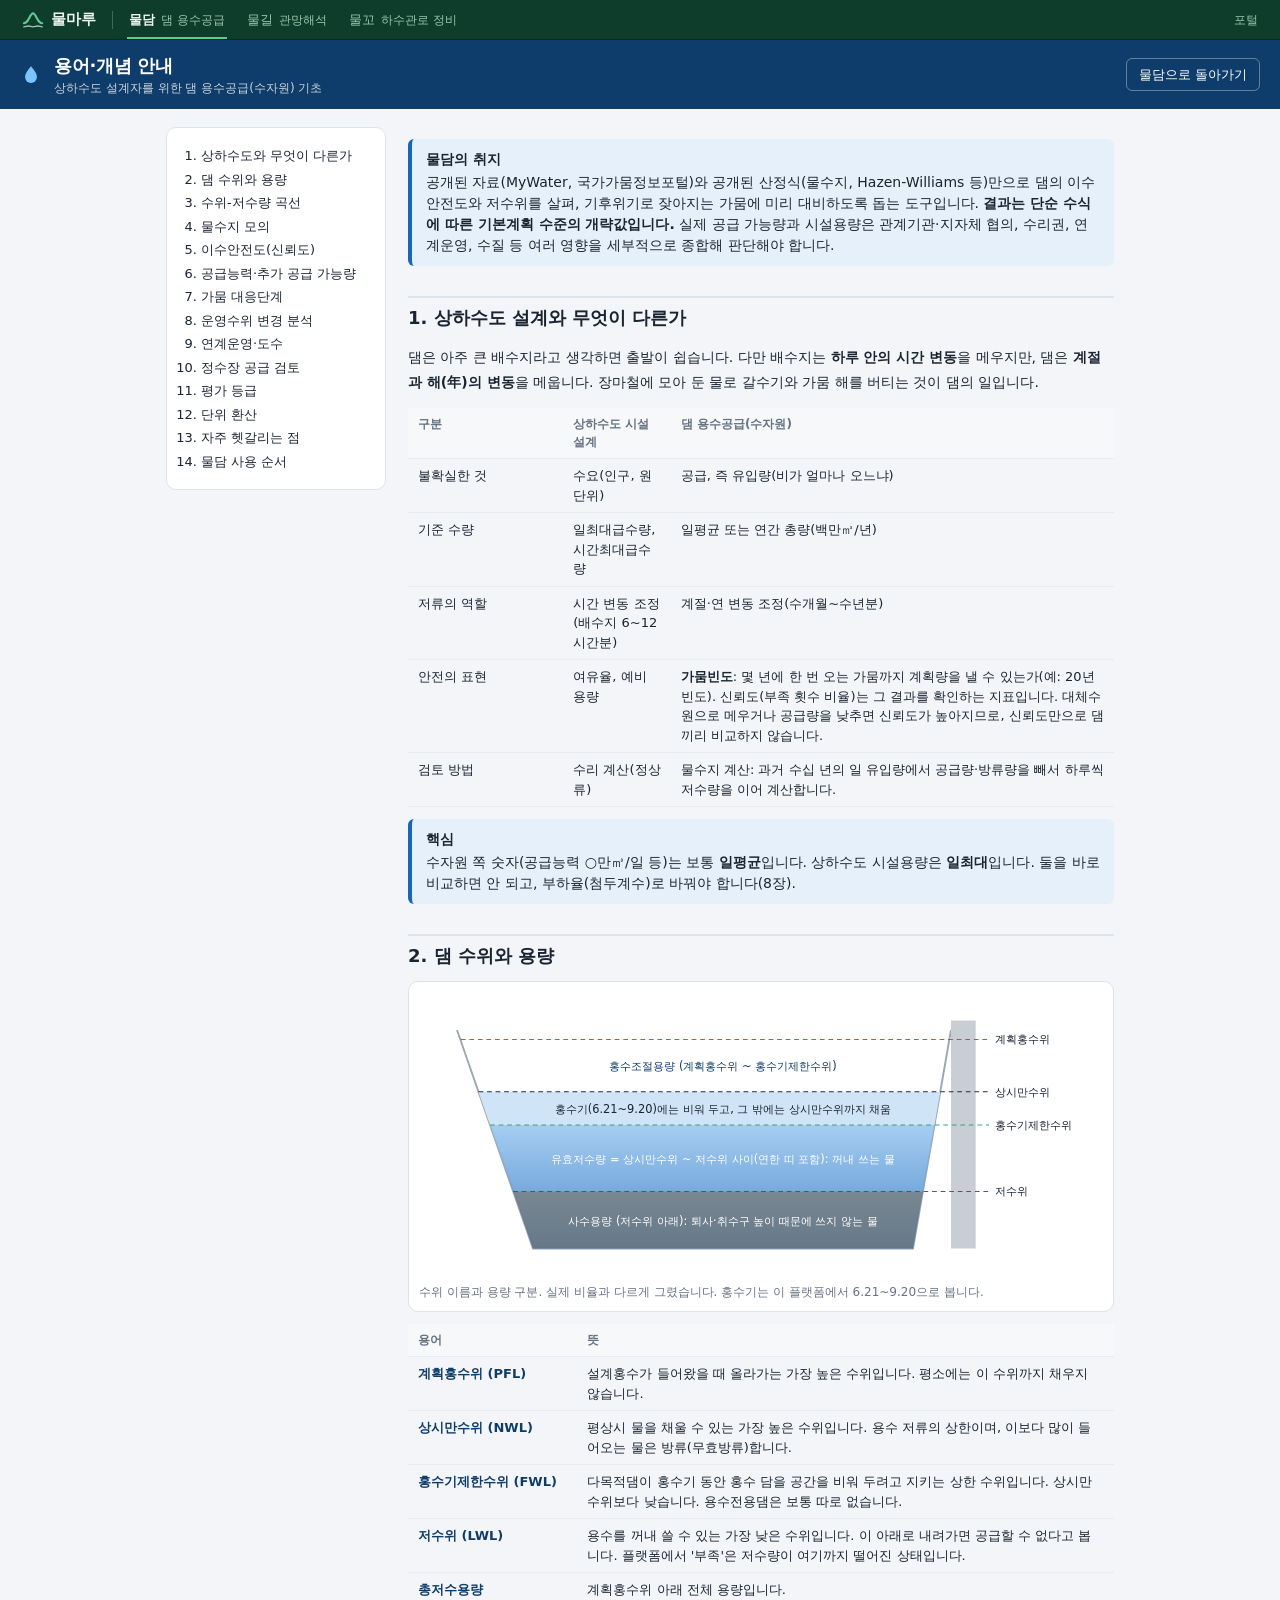
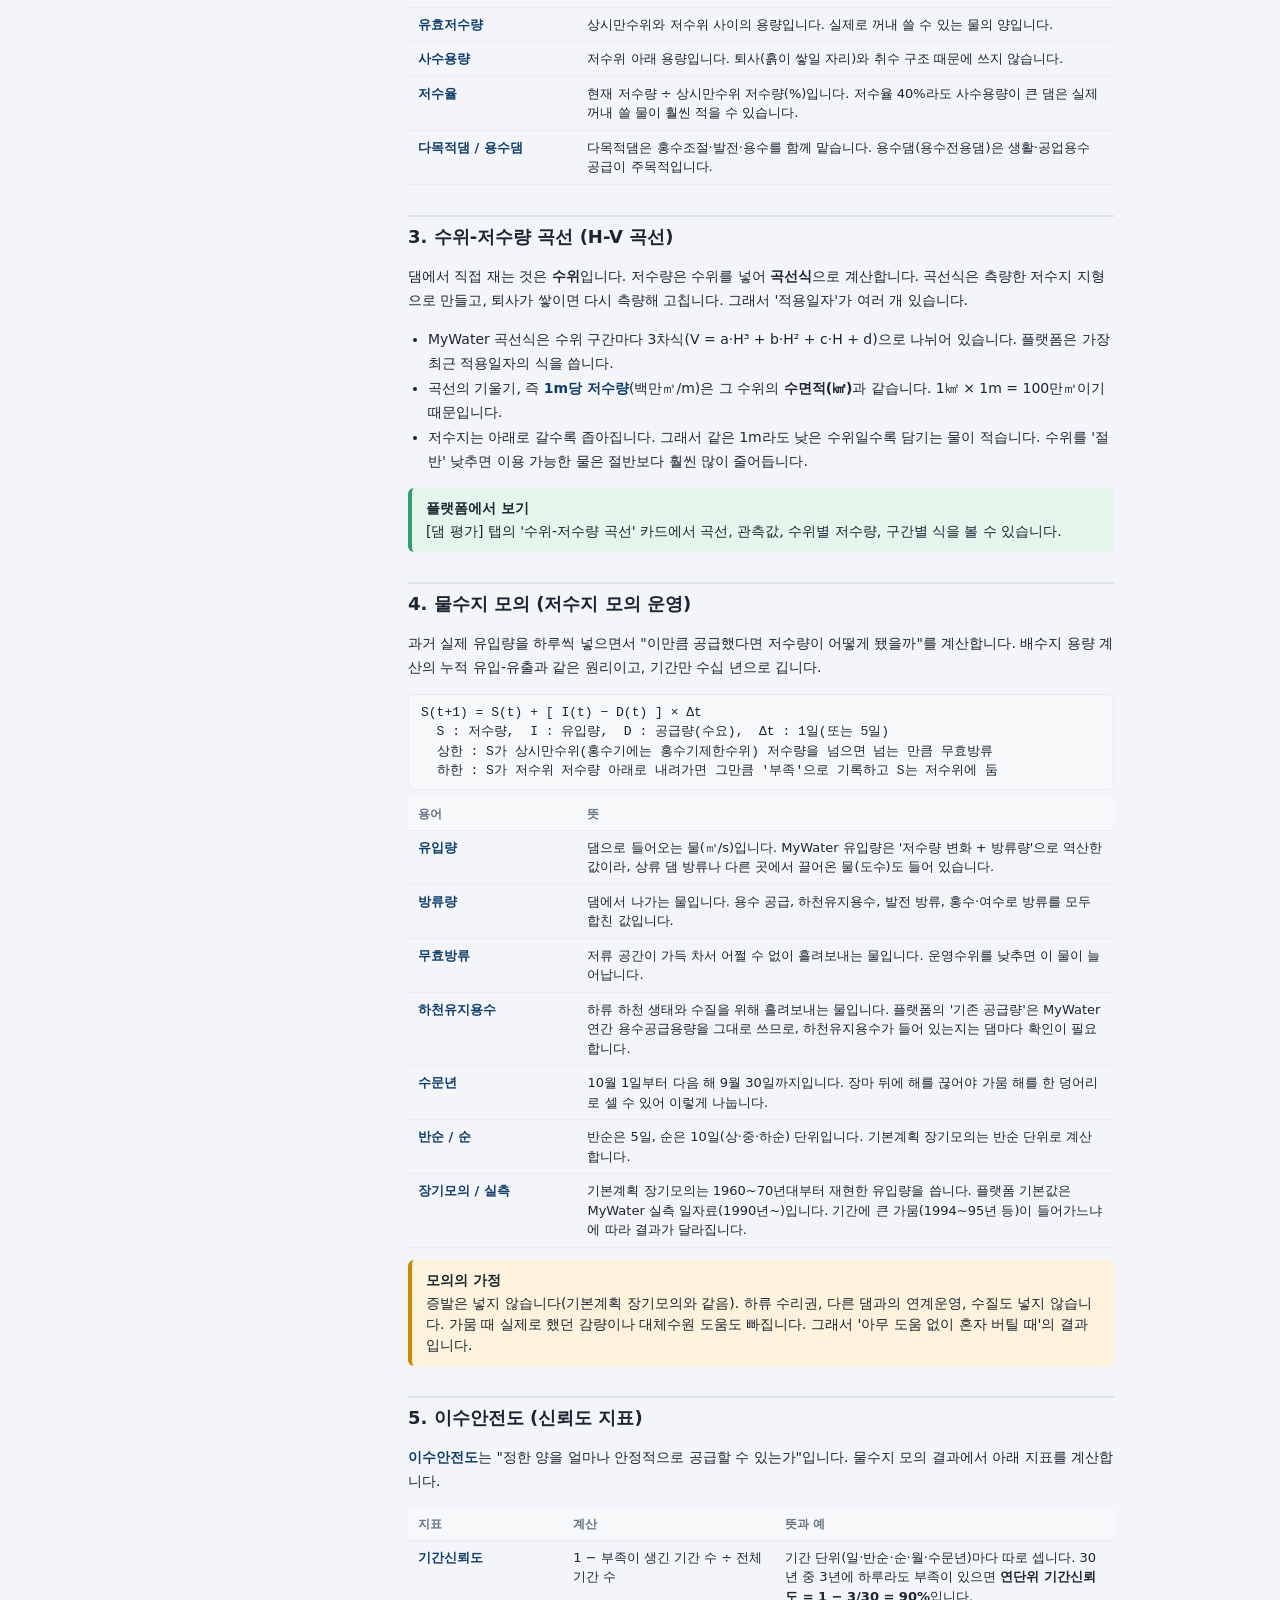
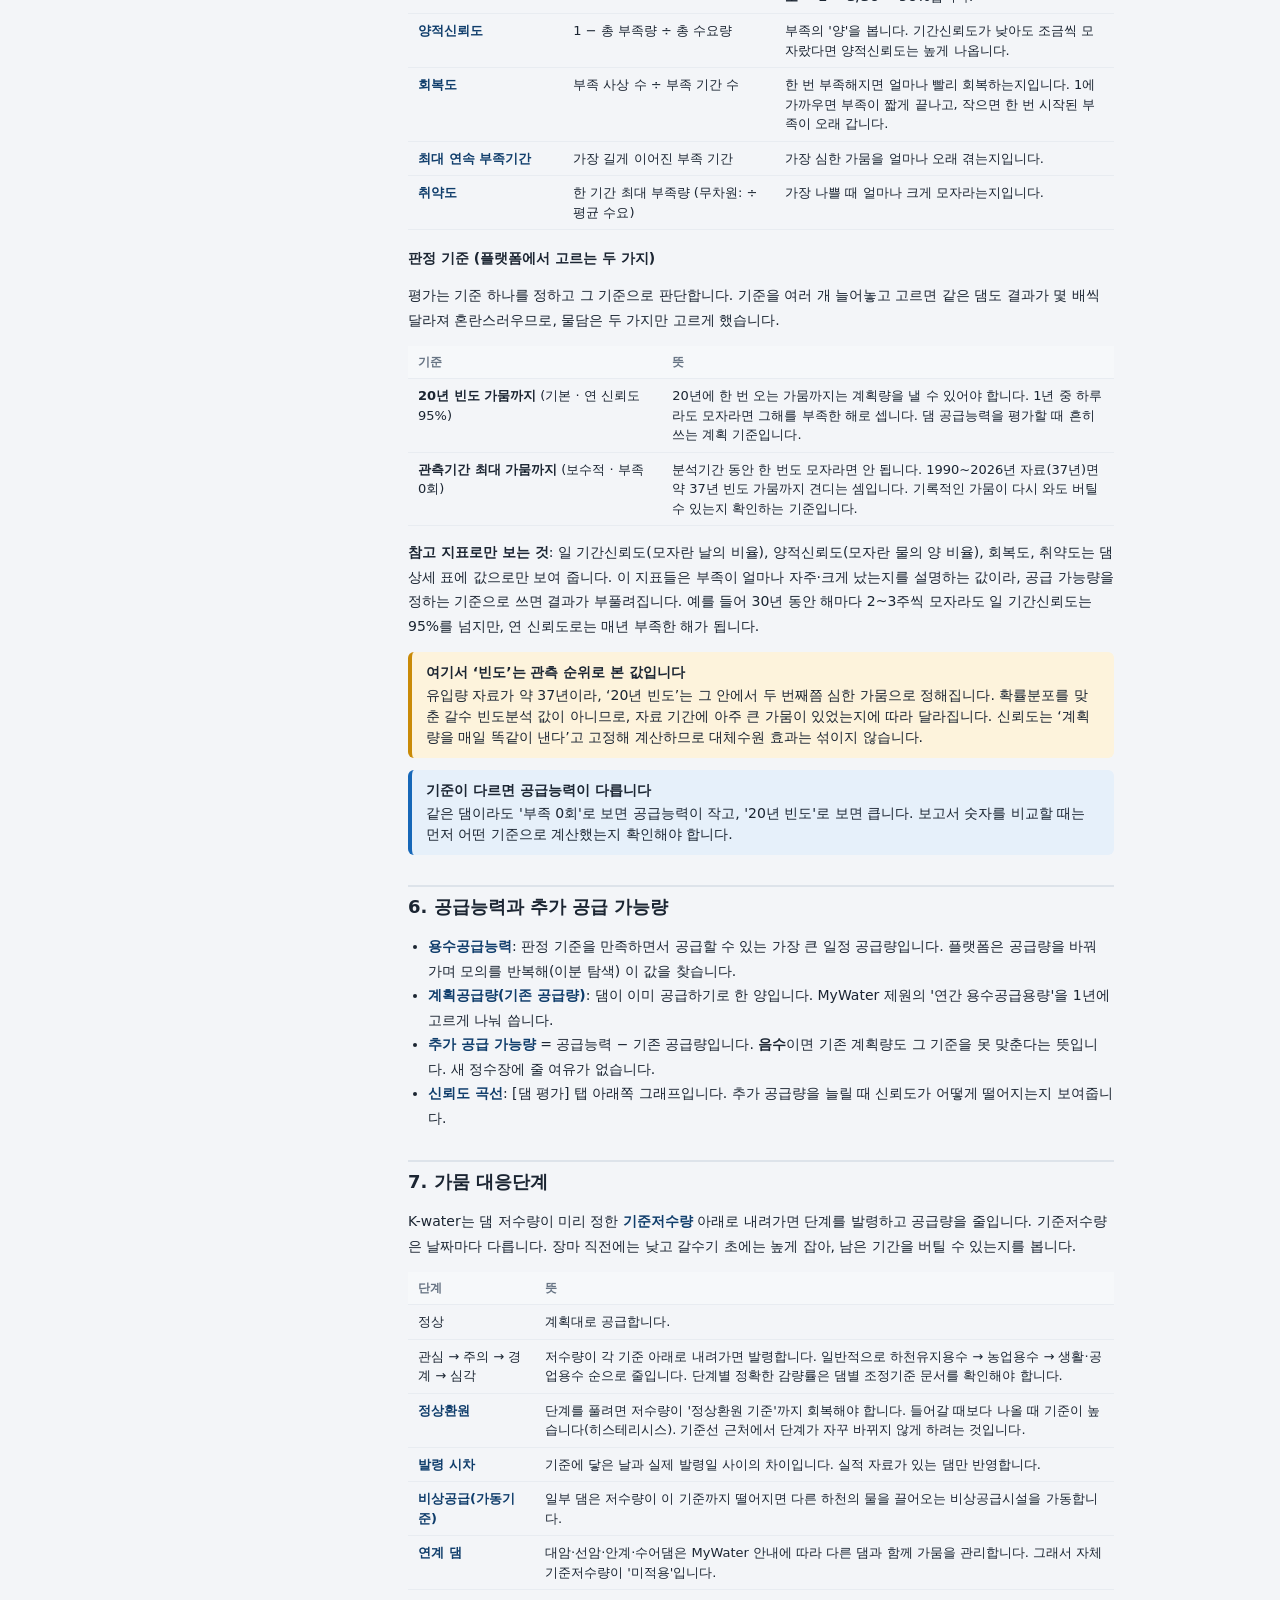
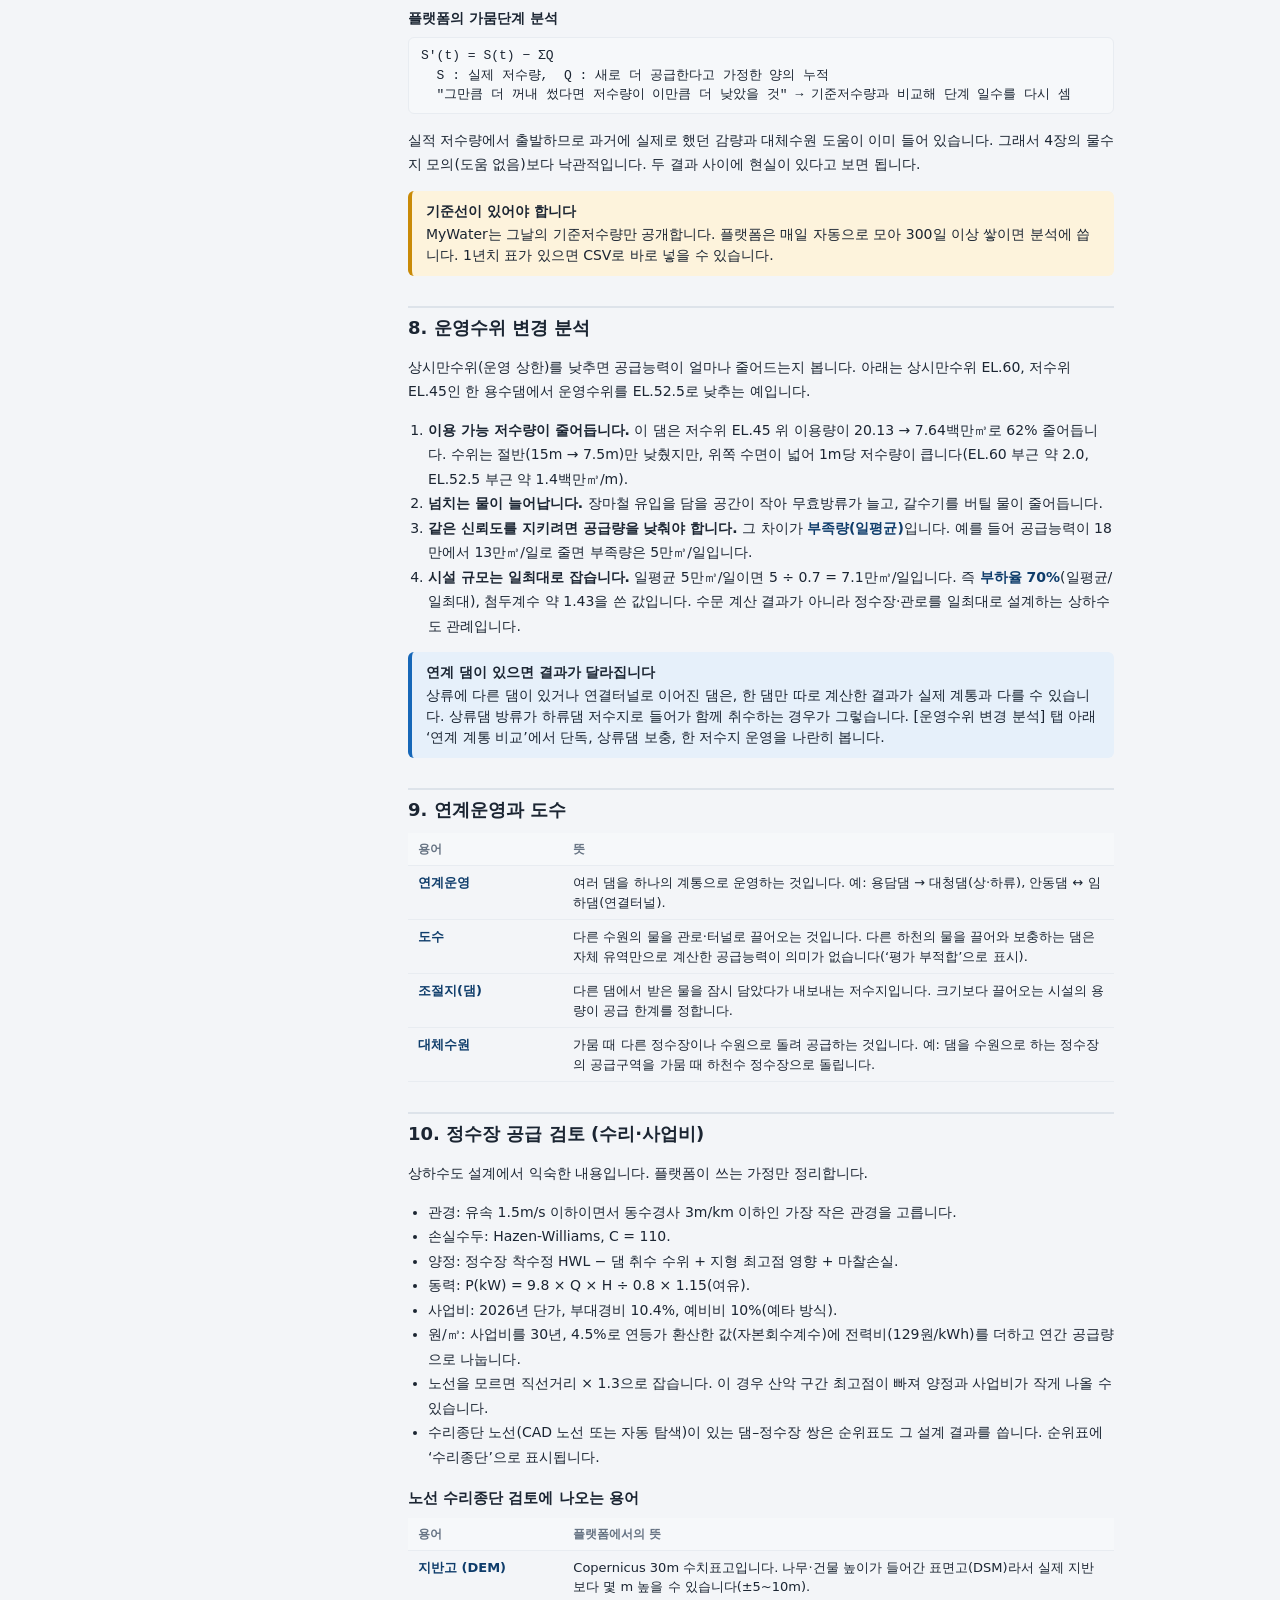
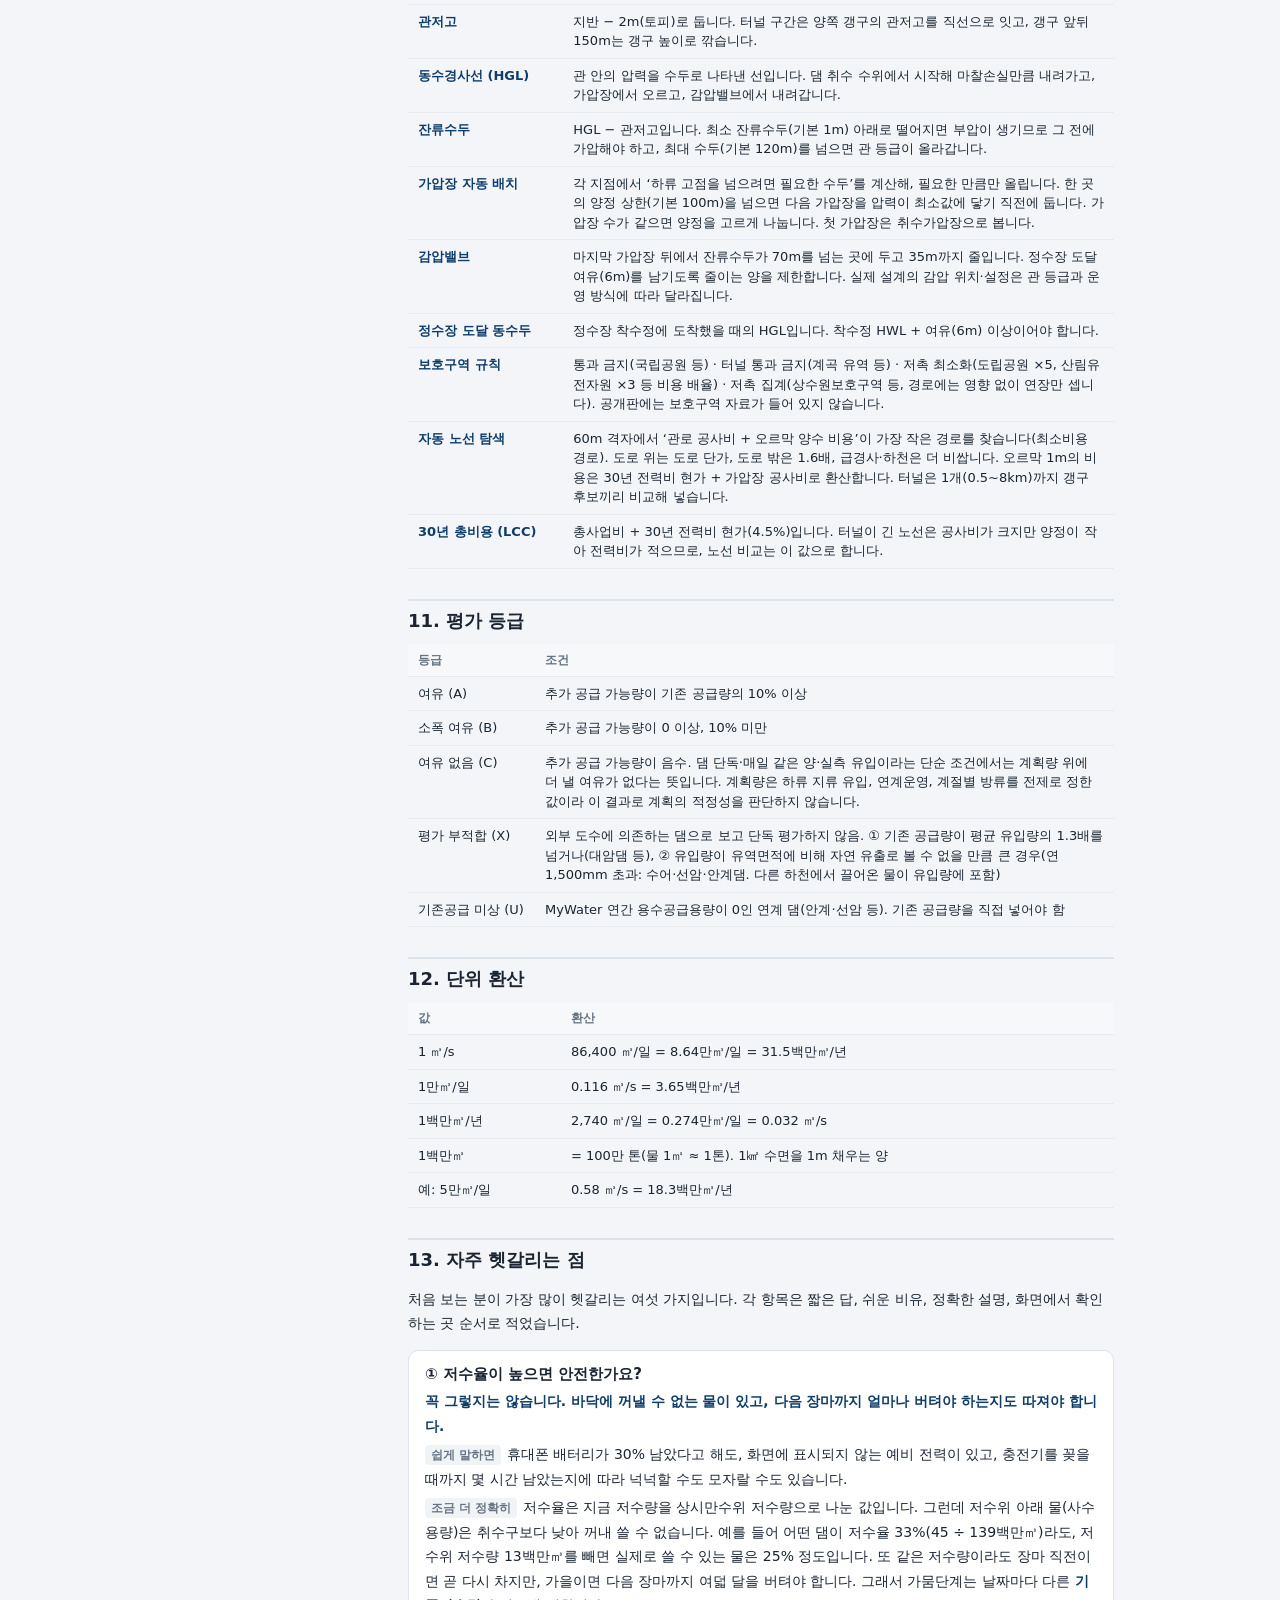
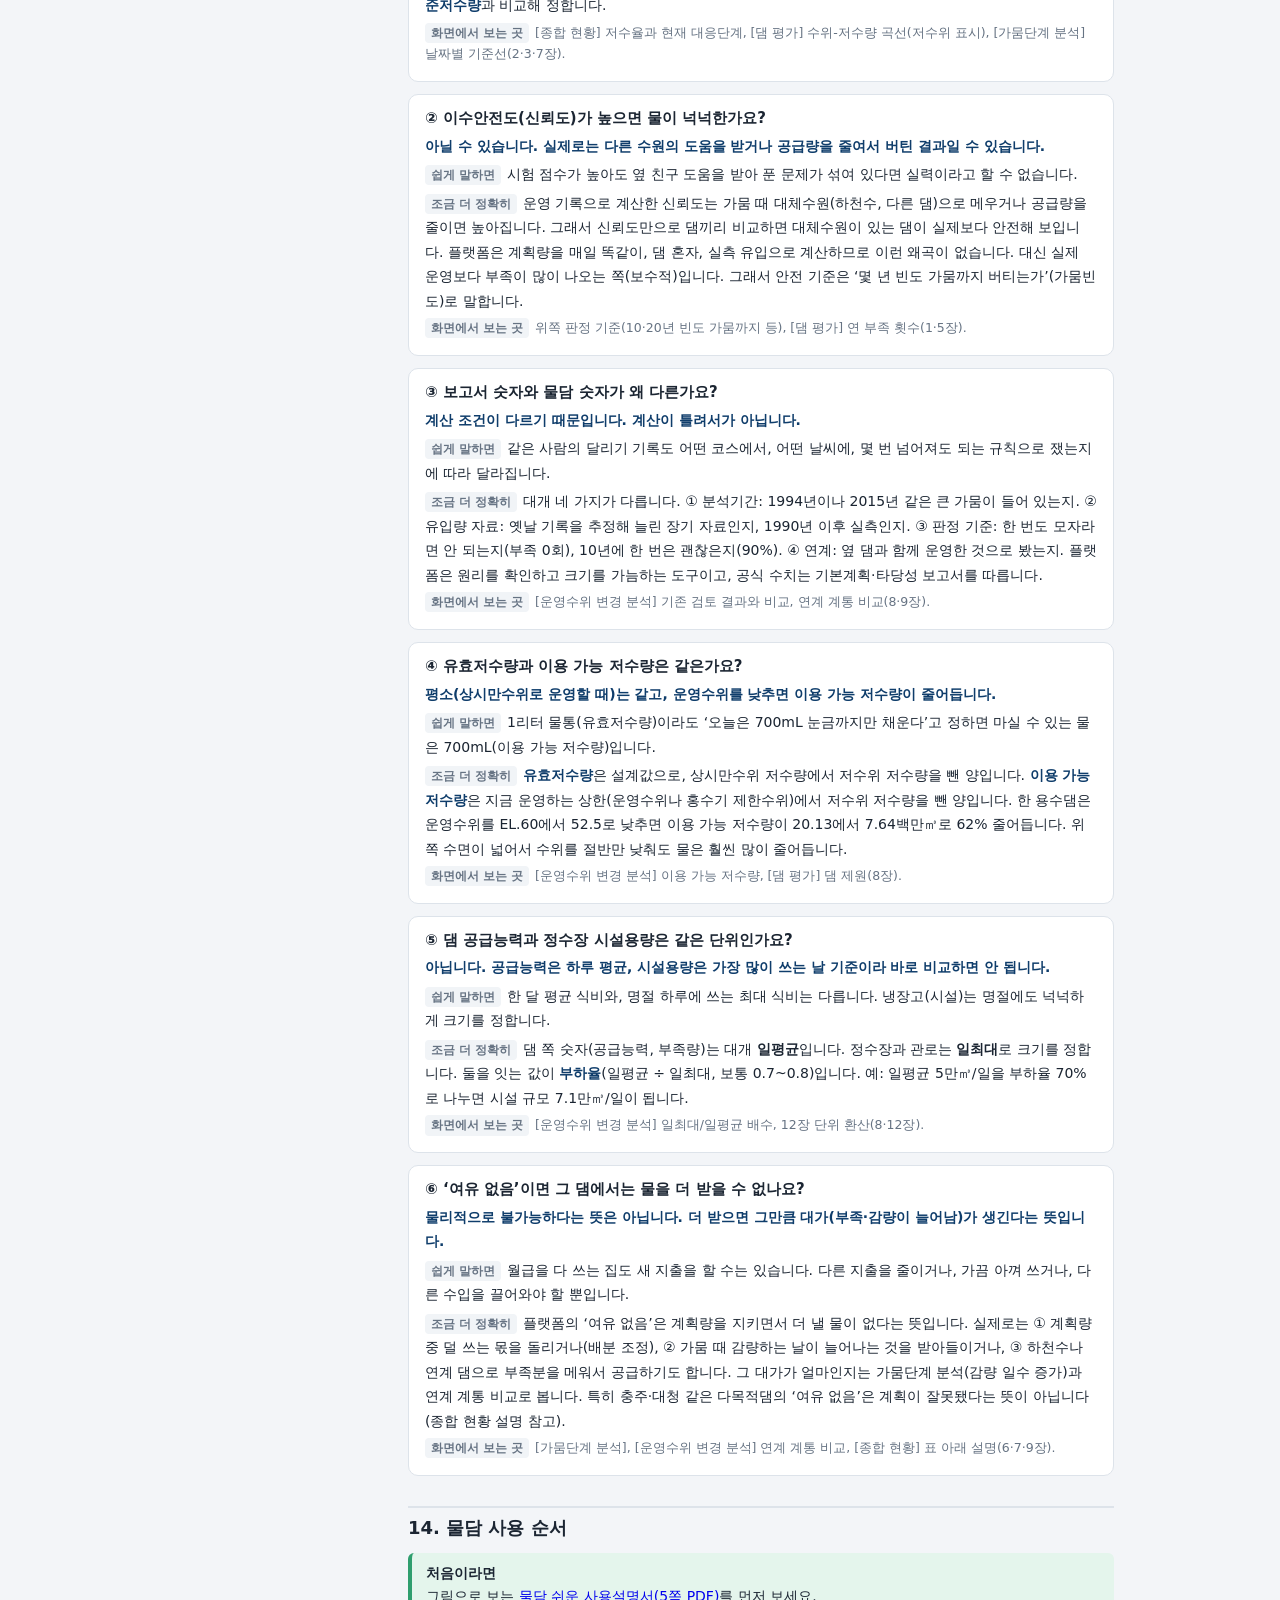
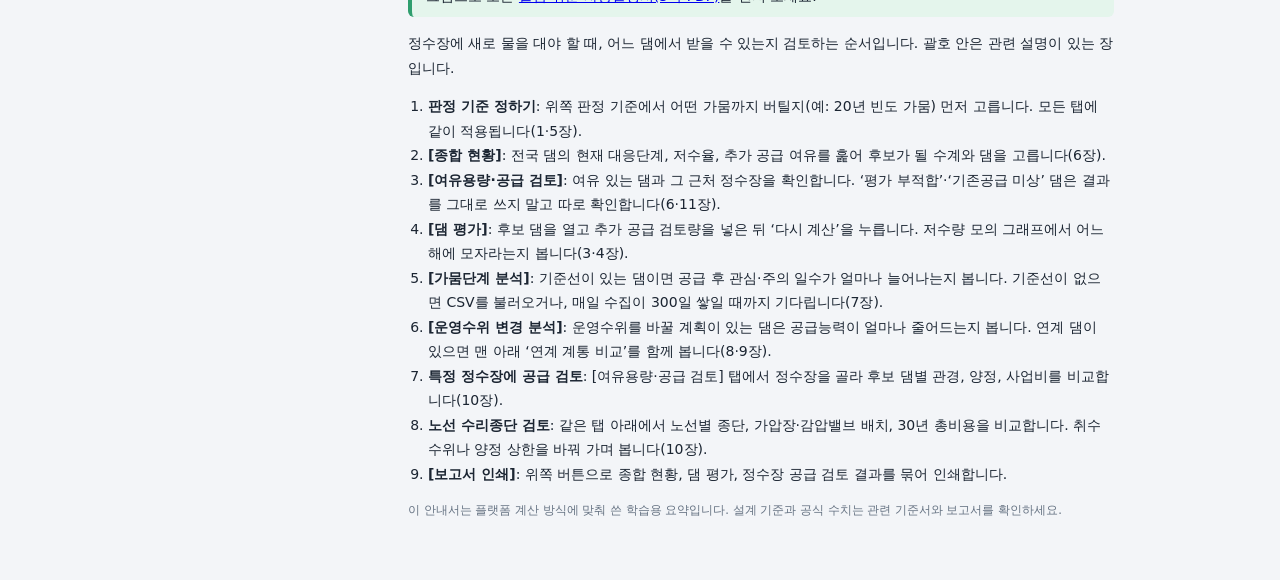
==== guide.html @ 48006631 "판정 기준을 20년 빈도(기본)·관측기간 최대 가뭄(보수적) 두 가지로 정리, 댐 평가 카드 3개로 Co-Authored-By: Claude Opus 5.5 <noreply@ant" ====
<!doctype html>
<html lang="ko">
<head>
<meta charset="utf-8">
<meta name="viewport" content="width=device-width, initial-scale=1">
<title>용어·개념 안내 — 물담 · 댐 용수공급 평가</title>
<link rel="stylesheet" href="css/style.css">
<style>
  .g-wrap { max-width: 980px; margin: 0 auto; padding: 18px 16px 60px; display: grid; grid-template-columns: 220px minmax(0, 1fr); gap: 22px; }
  .g-wrap > * { min-width: 0; }  /* 그림·표가 칸을 밀어 넓히지 않게 */
  .g-toc { position: sticky; top: 14px; align-self: start; font-size: 13px; }
  .g-toc ol { padding-left: 18px; margin: 0; }
  .g-toc li { margin: 4px 0; }
  .g-toc a { color: var(--ink); text-decoration: none; }
  .g-toc a:hover { color: var(--accent); }
  .g-main h2 { font-size: 18px; margin: 30px 0 10px; padding-top: 6px; border-top: 2px solid var(--line); }
  .g-main h2:first-child { margin-top: 0; border-top: 0; }
  .g-main h3 { font-size: 15px; margin: 18px 0 8px; }
  .g-main h4 { font-size: 14px; margin: 18px 0 6px; }
  .g-main p, .g-main li { line-height: 1.75; }
  .g-main ul, .g-main ol { padding-left: 20px; }
  .g-main table.t td, .g-main table.t th { white-space: normal; text-align: left; vertical-align: top; }
  .g-main table.t td.n { text-align: right; white-space: nowrap; }
  /* 넓은 표는 표 영역 안에서만 가로 스크롤 */
  .g-main table.t { display: block; max-width: 100%; overflow-x: auto; }
  .g-main table.t > tbody, .g-main table.t > thead { display: table; width: 100%; }
  .term { font-weight: 700; color: #0f3d6b; }
  .box { background: var(--accent-soft); border-left: 4px solid var(--accent); border-radius: 6px; padding: 10px 14px; margin: 12px 0; }
  .box.warn { background: var(--mid-soft); border-color: var(--mid); }
  .box.ok { background: var(--ok-soft); border-color: var(--ok); }
  .box b:first-child { display: block; margin-bottom: 2px; }
  .box li b:first-child { display: inline; }
  .box ul { margin: 4px 0 0; padding-left: 18px; }
  .faq { border: 1px solid var(--line); border-radius: 10px; padding: 12px 16px; margin: 12px 0; background: #fff; }
  .faq-q { font-weight: 700; font-size: 15px; margin-bottom: 4px; }
  .faq-a { margin: 0 0 8px; font-weight: 600; color: #0f3d6b; }
  .faq p { margin: 4px 0; }
  .faq-tag { display: inline-block; font-size: 11.5px; font-weight: 700; color: var(--muted); background: #f1f4f7; border-radius: 4px; padding: 0 6px; margin-right: 6px; }
  .faq-where { font-size: 12.5px; color: var(--muted); }
  .eq { font-family: Consolas, 'D2Coding', monospace; background: #f6f8fa; border: 1px solid var(--grid); border-radius: 6px; padding: 8px 12px; margin: 8px 0; overflow-x: auto; white-space: pre; font-size: 13px; }
  .fig { background: #fff; border: 1px solid var(--line); border-radius: 10px; padding: 10px; margin: 12px 0; }
  .fig svg { width: 100%; height: auto; display: block; }
  .fig .cap { font-size: 12px; color: var(--muted); margin-top: 6px; }
  .back { color: #fff; text-decoration: none; border: 1px solid rgba(255,255,255,.35); border-radius: 6px; padding: 6px 12px; font-size: 13px; }
  .back:hover { background: rgba(255,255,255,.1); }
  @media (max-width: 760px) { .g-wrap { grid-template-columns: minmax(0, 1fr); } .g-toc { position: static; } }
  @media print { .g-toc, .top { display: none; } .g-wrap { display: block; }
    .g-main table.t { display: table; overflow: visible; } .g-main table.t > tbody { display: table-row-group; } .g-main table.t > thead { display: table-header-group; } }
</style>
</head>
<body>
<nav class="platform-bar" aria-label="물마루 플랫폼">
  <a class="pb-brand" href="https://wonjejj-glitch.github.io/mulmaru/"><svg width="22" height="22" viewBox="0 0 24 24" aria-hidden="true"><path d="M2 15.5c2.6 0 3.9-1.7 5.3-4.5C8.8 8 10.2 4.8 12 4.8s3.2 3.2 4.7 6.2c1.4 2.8 2.7 4.5 5.3 4.5" fill="none" stroke="#5cc98d" stroke-width="2.3" stroke-linecap="round"/><path d="M2 19.5c2 0 3-1 5-1s3 1 5 1 3-1 5-1 3 1 5 1" fill="none" stroke="#ecf6f0" stroke-width="1.6" stroke-linecap="round" opacity=".7"/></svg><span>물마루</span></a>
  <span class="pb-sep" aria-hidden="true"></span>
  <ul class="pb-menu">
    <li><a href="https://wonjejj-glitch.github.io/muldam/" aria-current="page">물담<span class="pb-desc">댐 용수공급</span></a></li>
    <li><a href="https://wonjejj-glitch.github.io/mulgil/">물길<span class="pb-desc">관망해석</span></a></li>
    <li><a href="https://wonjejj-glitch.github.io/mulkko/">물꼬<span class="pb-desc">하수관로 정비</span></a></li>
  </ul>
  <a class="pb-portal" href="https://wonjejj-glitch.github.io/mulmaru/">포털</a>
</nav>
<header class="top">
  <div class="brand">
    <svg viewBox="0 0 24 24" width="22" height="22" aria-hidden="true"><path d="M12 2.5c-3.8 4.6-6.5 8.3-6.5 11.6a6.5 6.5 0 0 0 13 0c0-3.3-2.7-7-6.5-11.6z" fill="currentColor"/></svg>
    <div><h1>용어·개념 안내</h1><p>상하수도 설계자를 위한 댐 용수공급(수자원) 기초</p></div>
  </div>
  <a class="back" href="index.html">물담으로 돌아가기</a>
</header>

<div class="g-wrap">
<nav class="g-toc card">
  <ol>
    <li><a href="#s1">상하수도와 무엇이 다른가</a></li>
    <li><a href="#s2">댐 수위와 용량</a></li>
    <li><a href="#s3">수위-저수량 곡선</a></li>
    <li><a href="#s4">물수지 모의</a></li>
    <li><a href="#s5">이수안전도(신뢰도)</a></li>
    <li><a href="#s6">공급능력·추가 공급 가능량</a></li>
    <li><a href="#s7">가뭄 대응단계</a></li>
    <li><a href="#s8">운영수위 변경 분석</a></li>
    <li><a href="#s9">연계운영·도수</a></li>
    <li><a href="#s10">정수장 공급 검토</a></li>
    <li><a href="#s11">평가 등급</a></li>
    <li><a href="#s12">단위 환산</a></li>
    <li><a href="#s13">자주 헷갈리는 점</a></li>
    <li><a href="#s14">물담 사용 순서</a></li>
  </ol>
</nav>

<main class="g-main"><div class="box"><b>물담의 취지</b>공개된 자료(MyWater, 국가가뭄정보포털)와 공개된 산정식(물수지, Hazen-Williams 등)만으로 댐의 이수안전도와 저수위를 살펴, 기후위기로 잦아지는 가뭄에 미리 대비하도록 돕는 도구입니다. <b>결과는 단순 수식에 따른 기본계획 수준의 개략값입니다.</b> 실제 공급 가능량과 시설용량은 관계기관·지자체 협의, 수리권, 연계운영, 수질 등 여러 영향을 세부적으로 종합해 판단해야 합니다.</div>

<h2 id="s1">1. 상하수도 설계와 무엇이 다른가</h2>
<p>댐은 아주 큰 배수지라고 생각하면 출발이 쉽습니다. 다만 배수지는 <b>하루 안의 시간 변동</b>을 메우지만, 댐은 <b>계절과 해(年)의 변동</b>을 메웁니다. 장마철에 모아 둔 물로 갈수기와 가뭄 해를 버티는 것이 댐의 일입니다.</p>
<table class="t">
  <tr><th style="width:22%">구분</th><th>상하수도 시설 설계</th><th>댐 용수공급(수자원)</th></tr>
  <tr><td>불확실한 것</td><td>수요(인구, 원단위)</td><td>공급, 즉 유입량(비가 얼마나 오느냐)</td></tr>
  <tr><td>기준 수량</td><td>일최대급수량, 시간최대급수량</td><td>일평균 또는 연간 총량(백만㎥/년)</td></tr>
  <tr><td>저류의 역할</td><td>시간 변동 조정(배수지 6~12시간분)</td><td>계절·연 변동 조정(수개월~수년분)</td></tr>
  <tr><td>안전의 표현</td><td>여유율, 예비 용량</td><td><b>가뭄빈도</b>: 몇 년에 한 번 오는 가뭄까지 계획량을 낼 수 있는가(예: 20년 빈도). 신뢰도(부족 횟수 비율)는 그 결과를 확인하는 지표입니다. 대체수원으로 메우거나 공급량을 낮추면 신뢰도가 높아지므로, 신뢰도만으로 댐끼리 비교하지 않습니다.</td></tr>
  <tr><td>검토 방법</td><td>수리 계산(정상류)</td><td>물수지 계산: 과거 수십 년의 일 유입량에서 공급량·방류량을 빼서 하루씩 저수량을 이어 계산합니다.</td></tr>
</table>
<div class="box"><b>핵심</b>수자원 쪽 숫자(공급능력 ○만㎥/일 등)는 보통 <b>일평균</b>입니다. 상하수도 시설용량은 <b>일최대</b>입니다. 둘을 바로 비교하면 안 되고, 부하율(첨두계수)로 바꿔야 합니다(8장).</div>

<h2 id="s2">2. 댐 수위와 용량</h2>
<div class="fig">
<svg viewBox="0 0 720 300" role="img" aria-label="댐 수위와 용량 구분도">
  <defs><linearGradient id="w" x1="0" x2="0" y1="0" y2="1"><stop offset="0" stop-color="#9cc8f0"/><stop offset="1" stop-color="#3b7fc4"/></linearGradient></defs>
  <path d="M40 40 L120 270 L520 270 L560 40" fill="none" stroke="#9aa7b4" stroke-width="2"/>
  <path d="M62.6 105 L74.8 140 L542.6 140 L548.7 105 Z" fill="#cfe4f7"/>
  <path d="M74.8 140 L120 270 L520 270 L542.6 140 Z" fill="url(#w)" opacity=".9"/>
  <path d="M99.1 210 L120 270 L520 270 L530.4 210 Z" fill="#7a6a55" opacity=".55"/>
  <rect x="560" y="30" width="26" height="240" fill="#c9ced6"/>
  <g font-size="12" fill="#1b2532">
    <line x1="44" y1="50" x2="600" y2="50" stroke="#c9472b" stroke-dasharray="5 4"/><text x="606" y="54">계획홍수위</text>
    <line x1="62.6" y1="105" x2="600" y2="105" stroke="#1b2532" stroke-dasharray="5 4"/><text x="606" y="109">상시만수위</text>
    <line x1="74.8" y1="140" x2="600" y2="140" stroke="#2f9e6e" stroke-dasharray="5 4"/><text x="606" y="144">홍수기제한수위</text>
    <line x1="99.1" y1="210" x2="600" y2="210" stroke="#8e2f6b" stroke-dasharray="5 4"/><text x="606" y="214">저수위</text>
  </g>
  <g font-size="12" fill="#0f3d6b" text-anchor="middle">
    <text x="320" y="82">홍수조절용량 (계획홍수위 ~ 홍수기제한수위)</text>
    <text x="320" y="127" fill="#1b2532">홍수기(6.21~9.20)에는 비워 두고, 그 밖에는 상시만수위까지 채움</text>
    <text x="320" y="180" fill="#fff">유효저수량 = 상시만수위 ~ 저수위 사이(연한 띠 포함): 꺼내 쓰는 물</text>
    <text x="320" y="245" fill="#fff">사수용량 (저수위 아래): 퇴사·취수구 높이 때문에 쓰지 않는 물</text>
  </g>
</svg>
<div class="cap">수위 이름과 용량 구분. 실제 비율과 다르게 그렸습니다. 홍수기는 이 플랫폼에서 6.21~9.20으로 봅니다.</div>
</div>
<table class="t">
  <tr><th style="width:24%">용어</th><th>뜻</th></tr>
  <tr><td class="term">계획홍수위 (PFL)</td><td>설계홍수가 들어왔을 때 올라가는 가장 높은 수위입니다. 평소에는 이 수위까지 채우지 않습니다.</td></tr>
  <tr><td class="term">상시만수위 (NWL)</td><td>평상시 물을 채울 수 있는 가장 높은 수위입니다. 용수 저류의 상한이며, 이보다 많이 들어오는 물은 방류(무효방류)합니다.</td></tr>
  <tr><td class="term">홍수기제한수위 (FWL)</td><td>다목적댐이 홍수기 동안 홍수 담을 공간을 비워 두려고 지키는 상한 수위입니다. 상시만수위보다 낮습니다. 용수전용댐은 보통 따로 없습니다.</td></tr>
  <tr><td class="term">저수위 (LWL)</td><td>용수를 꺼내 쓸 수 있는 가장 낮은 수위입니다. 이 아래로 내려가면 공급할 수 없다고 봅니다. 플랫폼에서 '부족'은 저수량이 여기까지 떨어진 상태입니다.</td></tr>
  <tr><td class="term">총저수용량</td><td>계획홍수위 아래 전체 용량입니다.</td></tr>
  <tr><td class="term">유효저수량</td><td>상시만수위와 저수위 사이의 용량입니다. 실제로 꺼내 쓸 수 있는 물의 양입니다.</td></tr>
  <tr><td class="term">사수용량</td><td>저수위 아래 용량입니다. 퇴사(흙이 쌓일 자리)와 취수 구조 때문에 쓰지 않습니다.</td></tr>
  <tr><td class="term">저수율</td><td>현재 저수량 ÷ 상시만수위 저수량(%)입니다. 저수율 40%라도 사수용량이 큰 댐은 실제 꺼내 쓸 물이 훨씬 적을 수 있습니다.</td></tr>
  <tr><td class="term">다목적댐 / 용수댐</td><td>다목적댐은 홍수조절·발전·용수를 함께 맡습니다. 용수댐(용수전용댐)은 생활·공업용수 공급이 주목적입니다.</td></tr>
</table>

<h2 id="s3">3. 수위-저수량 곡선 (H-V 곡선)</h2>
<p>댐에서 직접 재는 것은 <b>수위</b>입니다. 저수량은 수위를 넣어 <b>곡선식</b>으로 계산합니다. 곡선식은 측량한 저수지 지형으로 만들고, 퇴사가 쌓이면 다시 측량해 고칩니다. 그래서 '적용일자'가 여러 개 있습니다.</p>
<ul>
  <li>MyWater 곡선식은 수위 구간마다 3차식(V = a·H³ + b·H² + c·H + d)으로 나뉘어 있습니다. 플랫폼은 가장 최근 적용일자의 식을 씁니다.</li>
  <li>곡선의 기울기, 즉 <span class="term">1m당 저수량</span>(백만㎥/m)은 그 수위의 <b>수면적(㎢)</b>과 같습니다. 1㎢ × 1m = 100만㎥이기 때문입니다.</li>
  <li>저수지는 아래로 갈수록 좁아집니다. 그래서 같은 1m라도 낮은 수위일수록 담기는 물이 적습니다. 수위를 '절반' 낮추면 이용 가능한 물은 절반보다 훨씬 많이 줄어듭니다.</li>
</ul>
<div class="box ok"><b>플랫폼에서 보기</b>[댐 평가] 탭의 '수위-저수량 곡선' 카드에서 곡선, 관측값, 수위별 저수량, 구간별 식을 볼 수 있습니다.</div>

<h2 id="s4">4. 물수지 모의 (저수지 모의 운영)</h2>
<p>과거 실제 유입량을 하루씩 넣으면서 "이만큼 공급했다면 저수량이 어떻게 됐을까"를 계산합니다. 배수지 용량 계산의 누적 유입-유출과 같은 원리이고, 기간만 수십 년으로 깁니다.</p>
<div class="eq">S(t+1) = S(t) + [ I(t) − D(t) ] × Δt
  S : 저수량,  I : 유입량,  D : 공급량(수요),  Δt : 1일(또는 5일)
  상한 : S가 상시만수위(홍수기에는 홍수기제한수위) 저수량을 넘으면 넘는 만큼 무효방류
  하한 : S가 저수위 저수량 아래로 내려가면 그만큼 '부족'으로 기록하고 S는 저수위에 둠</div>
<table class="t">
  <tr><th style="width:24%">용어</th><th>뜻</th></tr>
  <tr><td class="term">유입량</td><td>댐으로 들어오는 물(㎥/s)입니다. MyWater 유입량은 '저수량 변화 + 방류량'으로 역산한 값이라, 상류 댐 방류나 다른 곳에서 끌어온 물(도수)도 들어 있습니다.</td></tr>
  <tr><td class="term">방류량</td><td>댐에서 나가는 물입니다. 용수 공급, 하천유지용수, 발전 방류, 홍수·여수로 방류를 모두 합친 값입니다.</td></tr>
  <tr><td class="term">무효방류</td><td>저류 공간이 가득 차서 어쩔 수 없이 흘려보내는 물입니다. 운영수위를 낮추면 이 물이 늘어납니다.</td></tr>
  <tr><td class="term">하천유지용수</td><td>하류 하천 생태와 수질을 위해 흘려보내는 물입니다. 플랫폼의 '기존 공급량'은 MyWater 연간 용수공급용량을 그대로 쓰므로, 하천유지용수가 들어 있는지는 댐마다 확인이 필요합니다.</td></tr>
  <tr><td class="term">수문년</td><td>10월 1일부터 다음 해 9월 30일까지입니다. 장마 뒤에 해를 끊어야 가뭄 해를 한 덩어리로 셀 수 있어 이렇게 나눕니다.</td></tr>
  <tr><td class="term">반순 / 순</td><td>반순은 5일, 순은 10일(상·중·하순) 단위입니다. 기본계획 장기모의는 반순 단위로 계산합니다.</td></tr>
  <tr><td class="term">장기모의 / 실측</td><td>기본계획 장기모의는 1960~70년대부터 재현한 유입량을 씁니다. 플랫폼 기본값은 MyWater 실측 일자료(1990년~)입니다. 기간에 큰 가뭄(1994~95년 등)이 들어가느냐에 따라 결과가 달라집니다.</td></tr>
</table>
<div class="box warn"><b>모의의 가정</b>증발은 넣지 않습니다(기본계획 장기모의와 같음). 하류 수리권, 다른 댐과의 연계운영, 수질도 넣지 않습니다. 가뭄 때 실제로 했던 감량이나 대체수원 도움도 빠집니다. 그래서 '아무 도움 없이 혼자 버틸 때'의 결과입니다.</div>

<h2 id="s5">5. 이수안전도 (신뢰도 지표)</h2>
<p><span class="term">이수안전도</span>는 "정한 양을 얼마나 안정적으로 공급할 수 있는가"입니다. 물수지 모의 결과에서 아래 지표를 계산합니다.</p>
<table class="t">
  <tr><th style="width:22%">지표</th><th style="width:30%">계산</th><th>뜻과 예</th></tr>
  <tr><td class="term">기간신뢰도</td><td>1 − 부족이 생긴 기간 수 ÷ 전체 기간 수</td><td>기간 단위(일·반순·순·월·수문년)마다 따로 셉니다. 30년 중 3년에 하루라도 부족이 있으면 <b>연단위 기간신뢰도 = 1 − 3/30 = 90%</b>입니다.</td></tr>
  <tr><td class="term">양적신뢰도</td><td>1 − 총 부족량 ÷ 총 수요량</td><td>부족의 '양'을 봅니다. 기간신뢰도가 낮아도 조금씩 모자랐다면 양적신뢰도는 높게 나옵니다.</td></tr>
  <tr><td class="term">회복도</td><td>부족 사상 수 ÷ 부족 기간 수</td><td>한 번 부족해지면 얼마나 빨리 회복하는지입니다. 1에 가까우면 부족이 짧게 끝나고, 작으면 한 번 시작된 부족이 오래 갑니다.</td></tr>
  <tr><td class="term">최대 연속 부족기간</td><td>가장 길게 이어진 부족 기간</td><td>가장 심한 가뭄을 얼마나 오래 겪는지입니다.</td></tr>
  <tr><td class="term">취약도</td><td>한 기간 최대 부족량 (무차원: ÷ 평균 수요)</td><td>가장 나쁠 때 얼마나 크게 모자라는지입니다.</td></tr>
</table>
<h4>판정 기준 (플랫폼에서 고르는 두 가지)</h4>
<p>평가는 기준 하나를 정하고 그 기준으로 판단합니다. 기준을 여러 개 늘어놓고 고르면 같은 댐도 결과가 몇 배씩 달라져 혼란스러우므로, 물담은 두 가지만 고르게 했습니다.</p>
<table class="t">
  <tr><th style="width:36%">기준</th><th>뜻</th></tr>
  <tr><td><b>20년 빈도 가뭄까지</b> (기본 · 연 신뢰도 95%)</td><td>20년에 한 번 오는 가뭄까지는 계획량을 낼 수 있어야 합니다. 1년 중 하루라도 모자라면 그해를 부족한 해로 셉니다. 댐 공급능력을 평가할 때 흔히 쓰는 계획 기준입니다.</td></tr>
  <tr><td><b>관측기간 최대 가뭄까지</b> (보수적 · 부족 0회)</td><td>분석기간 동안 한 번도 모자라면 안 됩니다. 1990~2026년 자료(37년)면 약 37년 빈도 가뭄까지 견디는 셈입니다. 기록적인 가뭄이 다시 와도 버틸 수 있는지 확인하는 기준입니다.</td></tr>
</table>
<p><b>참고 지표로만 보는 것</b>: 일 기간신뢰도(모자란 날의 비율), 양적신뢰도(모자란 물의 양 비율), 회복도, 취약도는 댐 상세 표에 값으로만 보여 줍니다. 이 지표들은 부족이 얼마나 자주·크게 났는지를 설명하는 값이라, 공급 가능량을 정하는 기준으로 쓰면 결과가 부풀려집니다. 예를 들어 30년 동안 해마다 2~3주씩 모자라도 일 기간신뢰도는 95%를 넘지만, 연 신뢰도로는 매년 부족한 해가 됩니다.</p>
<div class="box warn"><b>여기서 ‘빈도’는 관측 순위로 본 값입니다</b>유입량 자료가 약 37년이라, ‘20년 빈도’는 그 안에서 두 번째쯤 심한 가뭄으로 정해집니다. 확률분포를 맞춘 갈수 빈도분석 값이 아니므로, 자료 기간에 아주 큰 가뭄이 있었는지에 따라 달라집니다. 신뢰도는 ‘계획량을 매일 똑같이 낸다’고 고정해 계산하므로 대체수원 효과는 섞이지 않습니다.</div>
<div class="box"><b>기준이 다르면 공급능력이 다릅니다</b>같은 댐이라도 '부족 0회'로 보면 공급능력이 작고, '20년 빈도'로 보면 큽니다. 보고서 숫자를 비교할 때는 먼저 어떤 기준으로 계산했는지 확인해야 합니다.</div>

<h2 id="s6">6. 공급능력과 추가 공급 가능량</h2>
<ul>
  <li><span class="term">용수공급능력</span>: 판정 기준을 만족하면서 공급할 수 있는 가장 큰 일정 공급량입니다. 플랫폼은 공급량을 바꿔 가며 모의를 반복해(이분 탐색) 이 값을 찾습니다.</li>
  <li><span class="term">계획공급량(기존 공급량)</span>: 댐이 이미 공급하기로 한 양입니다. MyWater 제원의 '연간 용수공급용량'을 1년에 고르게 나눠 씁니다.</li>
  <li><span class="term">추가 공급 가능량</span> = 공급능력 − 기존 공급량입니다. <b>음수</b>이면 기존 계획량도 그 기준을 못 맞춘다는 뜻입니다. 새 정수장에 줄 여유가 없습니다.</li>
  <li><span class="term">신뢰도 곡선</span>: [댐 평가] 탭 아래쪽 그래프입니다. 추가 공급량을 늘릴 때 신뢰도가 어떻게 떨어지는지 보여줍니다.</li>
</ul>

<h2 id="s7">7. 가뭄 대응단계</h2>
<p>K-water는 댐 저수량이 미리 정한 <span class="term">기준저수량</span> 아래로 내려가면 단계를 발령하고 공급량을 줄입니다. 기준저수량은 날짜마다 다릅니다. 장마 직전에는 낮고 갈수기 초에는 높게 잡아, 남은 기간을 버틸 수 있는지를 봅니다.</p>
<table class="t">
  <tr><th style="width:18%">단계</th><th>뜻</th></tr>
  <tr><td>정상</td><td>계획대로 공급합니다.</td></tr>
  <tr><td>관심 → 주의 → 경계 → 심각</td><td>저수량이 각 기준 아래로 내려가면 발령합니다. 일반적으로 하천유지용수 → 농업용수 → 생활·공업용수 순으로 줄입니다. 단계별 정확한 감량률은 댐별 조정기준 문서를 확인해야 합니다.</td></tr>
  <tr><td class="term">정상환원</td><td>단계를 풀려면 저수량이 '정상환원 기준'까지 회복해야 합니다. 들어갈 때보다 나올 때 기준이 높습니다(히스테리시스). 기준선 근처에서 단계가 자꾸 바뀌지 않게 하려는 것입니다.</td></tr>
  <tr><td class="term">발령 시차</td><td>기준에 닿은 날과 실제 발령일 사이의 차이입니다. 실적 자료가 있는 댐만 반영합니다.</td></tr>
  <tr><td class="term">비상공급(가동기준)</td><td>일부 댐은 저수량이 이 기준까지 떨어지면 다른 하천의 물을 끌어오는 비상공급시설을 가동합니다.</td></tr>
  <tr><td class="term">연계 댐</td><td>대암·선암·안계·수어댐은 MyWater 안내에 따라 다른 댐과 함께 가뭄을 관리합니다. 그래서 자체 기준저수량이 '미적용'입니다.</td></tr>
</table>
<h4>플랫폼의 가뭄단계 분석</h4>
<div class="eq">S′(t) = S(t) − ΣQ
  S : 실제 저수량,  Q : 새로 더 공급한다고 가정한 양의 누적
  "그만큼 더 꺼내 썼다면 저수량이 이만큼 더 낮았을 것" → 기준저수량과 비교해 단계 일수를 다시 셈</div>
<p>실적 저수량에서 출발하므로 과거에 실제로 했던 감량과 대체수원 도움이 이미 들어 있습니다. 그래서 4장의 물수지 모의(도움 없음)보다 낙관적입니다. 두 결과 사이에 현실이 있다고 보면 됩니다.</p>
<div class="box warn"><b>기준선이 있어야 합니다</b>MyWater는 그날의 기준저수량만 공개합니다. 플랫폼은 매일 자동으로 모아 300일 이상 쌓이면 분석에 씁니다. 1년치 표가 있으면 CSV로 바로 넣을 수 있습니다.</div>

<h2 id="s8">8. 운영수위 변경 분석</h2>
<p>상시만수위(운영 상한)를 낮추면 공급능력이 얼마나 줄어드는지 봅니다. 아래는 상시만수위 EL.60, 저수위 EL.45인 한 용수댐에서 운영수위를 EL.52.5로 낮추는 예입니다.</p>
<ol>
  <li><b>이용 가능 저수량이 줄어듭니다.</b> 이 댐은 저수위 EL.45 위 이용량이 20.13 → 7.64백만㎥로 62% 줄어듭니다. 수위는 절반(15m → 7.5m)만 낮췄지만, 위쪽 수면이 넓어 1m당 저수량이 큽니다(EL.60 부근 약 2.0, EL.52.5 부근 약 1.4백만㎥/m).</li>
  <li><b>넘치는 물이 늘어납니다.</b> 장마철 유입을 담을 공간이 작아 무효방류가 늘고, 갈수기를 버틸 물이 줄어듭니다.</li>
  <li><b>같은 신뢰도를 지키려면 공급량을 낮춰야 합니다.</b> 그 차이가 <span class="term">부족량(일평균)</span>입니다. 예를 들어 공급능력이 18만에서 13만㎥/일로 줄면 부족량은 5만㎥/일입니다.</li>
  <li><b>시설 규모는 일최대로 잡습니다.</b> 일평균 5만㎥/일이면 5 ÷ 0.7 = 7.1만㎥/일입니다. 즉 <span class="term">부하율 70%</span>(일평균/일최대), 첨두계수 약 1.43을 쓴 값입니다. 수문 계산 결과가 아니라 정수장·관로를 일최대로 설계하는 상하수도 관례입니다.</li>
</ol>

<div class="box"><b>연계 댐이 있으면 결과가 달라집니다</b>상류에 다른 댐이 있거나 연결터널로 이어진 댐은, 한 댐만 따로 계산한 결과가 실제 계통과 다를 수 있습니다. 상류댐 방류가 하류댐 저수지로 들어가 함께 취수하는 경우가 그렇습니다. [운영수위 변경 분석] 탭 아래 ‘연계 계통 비교’에서 단독, 상류댐 보충, 한 저수지 운영을 나란히 봅니다.</div>

<h2 id="s9">9. 연계운영과 도수</h2>
<table class="t">
  <tr><th style="width:22%">용어</th><th>뜻</th></tr>
  <tr><td class="term">연계운영</td><td>여러 댐을 하나의 계통으로 운영하는 것입니다. 예: 용담댐 → 대청댐(상·하류), 안동댐 ↔ 임하댐(연결터널).</td></tr>
  <tr><td class="term">도수</td><td>다른 수원의 물을 관로·터널로 끌어오는 것입니다. 다른 하천의 물을 끌어와 보충하는 댐은 자체 유역만으로 계산한 공급능력이 의미가 없습니다(‘평가 부적합’으로 표시).</td></tr>
  <tr><td class="term">조절지(댐)</td><td>다른 댐에서 받은 물을 잠시 담았다가 내보내는 저수지입니다. 크기보다 끌어오는 시설의 용량이 공급 한계를 정합니다.</td></tr>
  <tr><td class="term">대체수원</td><td>가뭄 때 다른 정수장이나 수원으로 돌려 공급하는 것입니다. 예: 댐을 수원으로 하는 정수장의 공급구역을 가뭄 때 하천수 정수장으로 돌립니다.</td></tr>
</table>

<h2 id="s10">10. 정수장 공급 검토 (수리·사업비)</h2>
<p>상하수도 설계에서 익숙한 내용입니다. 플랫폼이 쓰는 가정만 정리합니다.</p>
<ul>
  <li>관경: 유속 1.5m/s 이하이면서 동수경사 3m/km 이하인 가장 작은 관경을 고릅니다.</li>
  <li>손실수두: Hazen-Williams, C = 110.</li>
  <li>양정: 정수장 착수정 HWL − 댐 취수 수위 + 지형 최고점 영향 + 마찰손실.</li>
  <li>동력: P(kW) = 9.8 × Q × H ÷ 0.8 × 1.15(여유).</li>
  <li>사업비: 2026년 단가, 부대경비 10.4%, 예비비 10%(예타 방식).</li>
  <li>원/㎥: 사업비를 30년, 4.5%로 연등가 환산한 값(자본회수계수)에 전력비(129원/kWh)를 더하고 연간 공급량으로 나눕니다.</li>
  <li>노선을 모르면 직선거리 × 1.3으로 잡습니다. 이 경우 산악 구간 최고점이 빠져 양정과 사업비가 작게 나올 수 있습니다.</li>
  <li>수리종단 노선(CAD 노선 또는 자동 탐색)이 있는 댐–정수장 쌍은 순위표도 그 설계 결과를 씁니다. 순위표에 ‘수리종단’으로 표시됩니다.</li>
</ul>

<h3>노선 수리종단 검토에 나오는 용어</h3>
<table class="t">
  <tr><th style="width:22%">용어</th><th>플랫폼에서의 뜻</th></tr>
  <tr><td class="term">지반고 (DEM)</td><td>Copernicus 30m 수치표고입니다. 나무·건물 높이가 들어간 표면고(DSM)라서 실제 지반보다 몇 m 높을 수 있습니다(±5~10m).</td></tr>
  <tr><td class="term">관저고</td><td>지반 − 2m(토피)로 둡니다. 터널 구간은 양쪽 갱구의 관저고를 직선으로 잇고, 갱구 앞뒤 150m는 갱구 높이로 깎습니다.</td></tr>
  <tr><td class="term">동수경사선 (HGL)</td><td>관 안의 압력을 수두로 나타낸 선입니다. 댐 취수 수위에서 시작해 마찰손실만큼 내려가고, 가압장에서 오르고, 감압밸브에서 내려갑니다.</td></tr>
  <tr><td class="term">잔류수두</td><td>HGL − 관저고입니다. 최소 잔류수두(기본 1m) 아래로 떨어지면 부압이 생기므로 그 전에 가압해야 하고, 최대 수두(기본 120m)를 넘으면 관 등급이 올라갑니다.</td></tr>
  <tr><td class="term">가압장 자동 배치</td><td>각 지점에서 ‘하류 고점을 넘으려면 필요한 수두’를 계산해, 필요한 만큼만 올립니다. 한 곳의 양정 상한(기본 100m)을 넘으면 다음 가압장을 압력이 최소값에 닿기 직전에 둡니다. 가압장 수가 같으면 양정을 고르게 나눕니다. 첫 가압장은 취수가압장으로 봅니다.</td></tr>
  <tr><td class="term">감압밸브</td><td>마지막 가압장 뒤에서 잔류수두가 70m를 넘는 곳에 두고 35m까지 줄입니다. 정수장 도달 여유(6m)를 남기도록 줄이는 양을 제한합니다. 실제 설계의 감압 위치·설정은 관 등급과 운영 방식에 따라 달라집니다.</td></tr>
  <tr><td class="term">정수장 도달 동수두</td><td>정수장 착수정에 도착했을 때의 HGL입니다. 착수정 HWL + 여유(6m) 이상이어야 합니다.</td></tr>
  <tr><td class="term">보호구역 규칙</td><td>통과 금지(국립공원 등) · 터널 통과 금지(계곡 유역 등) · 저촉 최소화(도립공원 ×5, 산림유전자원 ×3 등 비용 배율) · 저촉 집계(상수원보호구역 등, 경로에는 영향 없이 연장만 셉니다). 공개판에는 보호구역 자료가 들어 있지 않습니다.</td></tr>
  <tr><td class="term">자동 노선 탐색</td><td>60m 격자에서 ‘관로 공사비 + 오르막 양수 비용’이 가장 작은 경로를 찾습니다(최소비용 경로). 도로 위는 도로 단가, 도로 밖은 1.6배, 급경사·하천은 더 비쌉니다. 오르막 1m의 비용은 30년 전력비 현가 + 가압장 공사비로 환산합니다. 터널은 1개(0.5~8km)까지 갱구 후보끼리 비교해 넣습니다.</td></tr>
  <tr><td class="term">30년 총비용 (LCC)</td><td>총사업비 + 30년 전력비 현가(4.5%)입니다. 터널이 긴 노선은 공사비가 크지만 양정이 작아 전력비가 적으므로, 노선 비교는 이 값으로 합니다.</td></tr>
</table>

<h2 id="s11">11. 평가 등급</h2>
<table class="t">
  <tr><th style="width:18%">등급</th><th>조건</th></tr>
  <tr><td>여유 (A)</td><td>추가 공급 가능량이 기존 공급량의 10% 이상</td></tr>
  <tr><td>소폭 여유 (B)</td><td>추가 공급 가능량이 0 이상, 10% 미만</td></tr>
  <tr><td>여유 없음 (C)</td><td>추가 공급 가능량이 음수. 댐 단독·매일 같은 양·실측 유입이라는 단순 조건에서는 계획량 위에 더 낼 여유가 없다는 뜻입니다. 계획량은 하류 지류 유입, 연계운영, 계절별 방류를 전제로 정한 값이라 이 결과로 계획의 적정성을 판단하지 않습니다.</td></tr>
  <tr><td>평가 부적합 (X)</td><td>외부 도수에 의존하는 댐으로 보고 단독 평가하지 않음. ① 기존 공급량이 평균 유입량의 1.3배를 넘거나(대암댐 등), ② 유입량이 유역면적에 비해 자연 유출로 볼 수 없을 만큼 큰 경우(연 1,500mm 초과: 수어·선암·안계댐. 다른 하천에서 끌어온 물이 유입량에 포함)</td></tr>
  <tr><td>기존공급 미상 (U)</td><td>MyWater 연간 용수공급용량이 0인 연계 댐(안계·선암 등). 기존 공급량을 직접 넣어야 함</td></tr>
</table>

<h2 id="s12">12. 단위 환산</h2>
<table class="t">
  <tr><th>값</th><th>환산</th></tr>
  <tr><td>1 ㎥/s</td><td>86,400 ㎥/일 = 8.64만㎥/일 = 31.5백만㎥/년</td></tr>
  <tr><td>1만㎥/일</td><td>0.116 ㎥/s = 3.65백만㎥/년</td></tr>
  <tr><td>1백만㎥/년</td><td>2,740 ㎥/일 = 0.274만㎥/일 = 0.032 ㎥/s</td></tr>
  <tr><td>1백만㎥</td><td>= 100만 톤(물 1㎥ ≈ 1톤). 1㎢ 수면을 1m 채우는 양</td></tr>
  <tr><td>예: 5만㎥/일</td><td>0.58 ㎥/s = 18.3백만㎥/년</td></tr>
</table>

<h2 id="s13">13. 자주 헷갈리는 점</h2>
<p>처음 보는 분이 가장 많이 헷갈리는 여섯 가지입니다. 각 항목은 짧은 답, 쉬운 비유, 정확한 설명, 화면에서 확인하는 곳 순서로 적었습니다.</p>
<div class="faq"><div class="faq-q">① 저수율이 높으면 안전한가요?</div><p class="faq-a">꼭 그렇지는 않습니다. 바닥에 꺼낼 수 없는 물이 있고, 다음 장마까지 얼마나 버텨야 하는지도 따져야 합니다.</p><p><span class="faq-tag">쉽게 말하면</span>휴대폰 배터리가 30% 남았다고 해도, 화면에 표시되지 않는 예비 전력이 있고, 충전기를 꽂을 때까지 몇 시간 남았는지에 따라 넉넉할 수도 모자랄 수도 있습니다.</p><p><span class="faq-tag">조금 더 정확히</span>저수율은 지금 저수량을 상시만수위 저수량으로 나눈 값입니다. 그런데 저수위 아래 물(사수용량)은 취수구보다 낮아 꺼내 쓸 수 없습니다. 예를 들어 어떤 댐이 저수율 33%(45 ÷ 139백만㎥)라도, 저수위 저수량 13백만㎥를 빼면 실제로 쓸 수 있는 물은 25% 정도입니다. 또 같은 저수량이라도 장마 직전이면 곧 다시 차지만, 가을이면 다음 장마까지 여덟 달을 버텨야 합니다. 그래서 가뭄단계는 날짜마다 다른 <span class="term">기준저수량</span>과 비교해 정합니다.</p><p class="faq-where"><span class="faq-tag">화면에서 보는 곳</span>[종합 현황] 저수율과 현재 대응단계, [댐 평가] 수위-저수량 곡선(저수위 표시), [가뭄단계 분석] 날짜별 기준선(2·3·7장).</p></div>
<div class="faq"><div class="faq-q">② 이수안전도(신뢰도)가 높으면 물이 넉넉한가요?</div><p class="faq-a">아닐 수 있습니다. 실제로는 다른 수원의 도움을 받거나 공급량을 줄여서 버틴 결과일 수 있습니다.</p><p><span class="faq-tag">쉽게 말하면</span>시험 점수가 높아도 옆 친구 도움을 받아 푼 문제가 섞여 있다면 실력이라고 할 수 없습니다.</p><p><span class="faq-tag">조금 더 정확히</span>운영 기록으로 계산한 신뢰도는 가뭄 때 대체수원(하천수, 다른 댐)으로 메우거나 공급량을 줄이면 높아집니다. 그래서 신뢰도만으로 댐끼리 비교하면 대체수원이 있는 댐이 실제보다 안전해 보입니다. 플랫폼은 계획량을 매일 똑같이, 댐 혼자, 실측 유입으로 계산하므로 이런 왜곡이 없습니다. 대신 실제 운영보다 부족이 많이 나오는 쪽(보수적)입니다. 그래서 안전 기준은 ‘몇 년 빈도 가뭄까지 버티는가’(가뭄빈도)로 말합니다.</p><p class="faq-where"><span class="faq-tag">화면에서 보는 곳</span>위쪽 판정 기준(10·20년 빈도 가뭄까지 등), [댐 평가] 연 부족 횟수(1·5장).</p></div>
<div class="faq"><div class="faq-q">③ 보고서 숫자와 물담 숫자가 왜 다른가요?</div><p class="faq-a">계산 조건이 다르기 때문입니다. 계산이 틀려서가 아닙니다.</p><p><span class="faq-tag">쉽게 말하면</span>같은 사람의 달리기 기록도 어떤 코스에서, 어떤 날씨에, 몇 번 넘어져도 되는 규칙으로 쟀는지에 따라 달라집니다.</p><p><span class="faq-tag">조금 더 정확히</span>대개 네 가지가 다릅니다. ① 분석기간: 1994년이나 2015년 같은 큰 가뭄이 들어 있는지. ② 유입량 자료: 옛날 기록을 추정해 늘린 장기 자료인지, 1990년 이후 실측인지. ③ 판정 기준: 한 번도 모자라면 안 되는지(부족 0회), 10년에 한 번은 괜찮은지(90%). ④ 연계: 옆 댐과 함께 운영한 것으로 봤는지. 플랫폼은 원리를 확인하고 크기를 가늠하는 도구이고, 공식 수치는 기본계획·타당성 보고서를 따릅니다.</p><p class="faq-where"><span class="faq-tag">화면에서 보는 곳</span>[운영수위 변경 분석] 기존 검토 결과와 비교, 연계 계통 비교(8·9장).</p></div>
<div class="faq"><div class="faq-q">④ 유효저수량과 이용 가능 저수량은 같은가요?</div><p class="faq-a">평소(상시만수위로 운영할 때)는 같고, 운영수위를 낮추면 이용 가능 저수량이 줄어듭니다.</p><p><span class="faq-tag">쉽게 말하면</span>1리터 물통(유효저수량)이라도 ‘오늘은 700mL 눈금까지만 채운다’고 정하면 마실 수 있는 물은 700mL(이용 가능 저수량)입니다.</p><p><span class="faq-tag">조금 더 정확히</span><span class="term">유효저수량</span>은 설계값으로, 상시만수위 저수량에서 저수위 저수량을 뺀 양입니다. <span class="term">이용 가능 저수량</span>은 지금 운영하는 상한(운영수위나 홍수기 제한수위)에서 저수위 저수량을 뺀 양입니다. 한 용수댐은 운영수위를 EL.60에서 52.5로 낮추면 이용 가능 저수량이 20.13에서 7.64백만㎥로 62% 줄어듭니다. 위쪽 수면이 넓어서 수위를 절반만 낮춰도 물은 훨씬 많이 줄어듭니다.</p><p class="faq-where"><span class="faq-tag">화면에서 보는 곳</span>[운영수위 변경 분석] 이용 가능 저수량, [댐 평가] 댐 제원(8장).</p></div>
<div class="faq"><div class="faq-q">⑤ 댐 공급능력과 정수장 시설용량은 같은 단위인가요?</div><p class="faq-a">아닙니다. 공급능력은 하루 평균, 시설용량은 가장 많이 쓰는 날 기준이라 바로 비교하면 안 됩니다.</p><p><span class="faq-tag">쉽게 말하면</span>한 달 평균 식비와, 명절 하루에 쓰는 최대 식비는 다릅니다. 냉장고(시설)는 명절에도 넉넉하게 크기를 정합니다.</p><p><span class="faq-tag">조금 더 정확히</span>댐 쪽 숫자(공급능력, 부족량)는 대개 <b>일평균</b>입니다. 정수장과 관로는 <b>일최대</b>로 크기를 정합니다. 둘을 잇는 값이 <span class="term">부하율</span>(일평균 ÷ 일최대, 보통 0.7~0.8)입니다. 예: 일평균 5만㎥/일을 부하율 70%로 나누면 시설 규모 7.1만㎥/일이 됩니다.</p><p class="faq-where"><span class="faq-tag">화면에서 보는 곳</span>[운영수위 변경 분석] 일최대/일평균 배수, 12장 단위 환산(8·12장).</p></div>
<div class="faq"><div class="faq-q">⑥ ‘여유 없음’이면 그 댐에서는 물을 더 받을 수 없나요?</div><p class="faq-a">물리적으로 불가능하다는 뜻은 아닙니다. 더 받으면 그만큼 대가(부족·감량이 늘어남)가 생긴다는 뜻입니다.</p><p><span class="faq-tag">쉽게 말하면</span>월급을 다 쓰는 집도 새 지출을 할 수는 있습니다. 다른 지출을 줄이거나, 가끔 아껴 쓰거나, 다른 수입을 끌어와야 할 뿐입니다.</p><p><span class="faq-tag">조금 더 정확히</span>플랫폼의 ‘여유 없음’은 계획량을 지키면서 더 낼 물이 없다는 뜻입니다. 실제로는 ① 계획량 중 덜 쓰는 몫을 돌리거나(배분 조정), ② 가뭄 때 감량하는 날이 늘어나는 것을 받아들이거나, ③ 하천수나 연계 댐으로 부족분을 메워서 공급하기도 합니다. 그 대가가 얼마인지는 가뭄단계 분석(감량 일수 증가)과 연계 계통 비교로 봅니다. 특히 충주·대청 같은 다목적댐의 ‘여유 없음’은 계획이 잘못됐다는 뜻이 아닙니다(종합 현황 설명 참고).</p><p class="faq-where"><span class="faq-tag">화면에서 보는 곳</span>[가뭄단계 분석], [운영수위 변경 분석] 연계 계통 비교, [종합 현황] 표 아래 설명(6·7·9장).</p></div>

<h2 id="s14">14. 물담 사용 순서</h2><div class="box ok"><b>처음이라면</b>그림으로 보는 <a href="muldam_easy_guide.pdf" target="_blank" rel="noopener">물담 쉬운 사용설명서(5쪽 PDF)</a>를 먼저 보세요.</div>
<p>정수장에 새로 물을 대야 할 때, 어느 댐에서 받을 수 있는지 검토하는 순서입니다. 괄호 안은 관련 설명이 있는 장입니다.</p>
<ol>
  <li><b>판정 기준 정하기</b>: 위쪽 판정 기준에서 어떤 가뭄까지 버틸지(예: 20년 빈도 가뭄) 먼저 고릅니다. 모든 탭에 같이 적용됩니다(1·5장).</li>
  <li><b>[종합 현황]</b>: 전국 댐의 현재 대응단계, 저수율, 추가 공급 여유를 훑어 후보가 될 수계와 댐을 고릅니다(6장).</li>
  <li><b>[여유용량·공급 검토]</b>: 여유 있는 댐과 그 근처 정수장을 확인합니다. ‘평가 부적합’·‘기존공급 미상’ 댐은 결과를 그대로 쓰지 말고 따로 확인합니다(6·11장).</li>
  <li><b>[댐 평가]</b>: 후보 댐을 열고 추가 공급 검토량을 넣은 뒤 ‘다시 계산’을 누릅니다. 저수량 모의 그래프에서 어느 해에 모자라는지 봅니다(3·4장).</li>
  <li><b>[가뭄단계 분석]</b>: 기준선이 있는 댐이면 공급 후 관심·주의 일수가 얼마나 늘어나는지 봅니다. 기준선이 없으면 CSV를 불러오거나, 매일 수집이 300일 쌓일 때까지 기다립니다(7장).</li>
  <li><b>[운영수위 변경 분석]</b>: 운영수위를 바꿀 계획이 있는 댐은 공급능력이 얼마나 줄어드는지 봅니다. 연계 댐이 있으면 맨 아래 ‘연계 계통 비교’를 함께 봅니다(8·9장).</li>
  <li><b>특정 정수장에 공급 검토</b>: [여유용량·공급 검토] 탭에서 정수장을 골라 후보 댐별 관경, 양정, 사업비를 비교합니다(10장).</li>
  <li><b>노선 수리종단 검토</b>: 같은 탭 아래에서 노선별 종단, 가압장·감압밸브 배치, 30년 총비용을 비교합니다. 취수 수위나 양정 상한을 바꿔 가며 봅니다(10장).</li>
  <li><b>[보고서 인쇄]</b>: 위쪽 버튼으로 종합 현황, 댐 평가, 정수장 공급 검토 결과를 묶어 인쇄합니다.</li>
</ol>
<p class="hint">이 안내서는 플랫폼 계산 방식에 맞춰 쓴 학습용 요약입니다. 설계 기준과 공식 수치는 관련 기준서와 보고서를 확인하세요.</p>

</main>
</div>
</body>
</html>
---- css/style.css ----
:root {
  --font: "Pretendard", "Malgun Gothic", "Apple SD Gothic Neo", system-ui, sans-serif;
  --bg: #f3f5f8;
  --panel: #ffffff;
  --ink: #1b2532;
  --muted: #667383;
  --line: #dde3ea;
  --grid: #e8ecf1;
  --accent: #1667b8;
  --accent-soft: #e6f0fa;
  --ok: #2f9e6e;  --ok-soft: #e4f5ec;
  --mid: #c98a07; --mid-soft: #fdf3dc;
  --bad: #c9472b; --bad-soft: #fbe8e3;
}
* { box-sizing: border-box; }
html, body { margin: 0; }
body { background: var(--bg); color: var(--ink); font: 14px/1.5 var(--font); }
h1, h3 { margin: 0; }
h3 { font-size: 14px; font-weight: 700; margin-bottom: 10px; display: flex; align-items: center; gap: 8px; flex-wrap: wrap; }
h3.mt { margin-top: 18px; }
.muted { color: var(--muted); font-weight: 400; }
.small { font-size: 12px; }
code { background: var(--grid); padding: 1px 4px; border-radius: 3px; font-size: 12px; }

/* header */
.top { display: flex; justify-content: space-between; align-items: center; gap: 16px; padding: 12px 20px; background: #0f3d6b; color: #fff; }
.brand { display: flex; gap: 12px; align-items: center; }
.brand svg { color: #7cc4ff; flex: none; }
.brand h1 { font-size: 18px; letter-spacing: -0.3px; }
.brand p { margin: 0; font-size: 12px; opacity: .78; }
.top .btn.ghost { color: #fff; border-color: rgba(255,255,255,.35); background: transparent; }
.top .btn.ghost:hover { background: rgba(255,255,255,.1); }
.top-actions { display: flex; gap: 8px; }

/* layout */
.wrap { padding: 14px 16px 30px; }
.layout { display: grid; grid-template-columns: 320px minmax(0, 1fr); gap: 16px; align-items: start; }
.side { position: sticky; top: 12px; max-height: calc(100vh - 24px); overflow-y: auto; display: flex; flex-direction: column; gap: 12px; padding-right: 2px; }
.main { min-width: 0; }
.card { background: var(--panel); border: 1px solid var(--line); border-radius: 10px; padding: 14px 16px; margin-bottom: 14px; }
.side .card { margin: 0; }

/* form */
label { display: block; font-size: 12px; color: var(--muted); margin-top: 8px; }
input[type=number], input[type=text], input:not([type]), select {
  width: 100%; margin-top: 3px; padding: 6px 8px; border: 1px solid var(--line); border-radius: 6px; font: inherit; color: var(--ink); background: #fff;
}
input:focus, select:focus { outline: 2px solid var(--accent-soft); border-color: var(--accent); }
label.inline { display: flex; justify-content: space-between; align-items: center; gap: 10px; }
label.inline input { width: 84px; margin: 0; text-align: right; }
label.chk { display: flex; align-items: center; gap: 6px; color: var(--ink); font-size: 13px; }
.grid2 { display: grid; grid-template-columns: 1fr 1fr; gap: 8px; }
.hint { color: var(--muted); font-size: 11.5px; margin: 8px 0 0; }
.btn { border: 1px solid var(--accent); background: var(--accent); color: #fff; border-radius: 6px; padding: 6px 12px; font: inherit; font-size: 13px; cursor: pointer; }
.btn:hover { filter: brightness(1.08); }
.btn.ghost { background: #fff; color: var(--accent); }
.btn.small { padding: 4px 9px; font-size: 12px; margin-top: 8px; }
.preset { display: flex; gap: 6px; flex-wrap: wrap; }
.badge { background: var(--accent-soft); color: var(--accent); border-radius: 20px; padding: 1px 9px; font-size: 12px; font-weight: 600; }
.kv { margin-top: 8px; color: var(--muted); }

.plants { width: 100%; border-collapse: collapse; }
.plants td { padding: 3px 2px; vertical-align: middle; }
.plants input[type=text] { margin: 0; padding: 4px 6px; }
.plants input[type=number] { margin: 0; padding: 4px 6px; width: 92px; text-align: right; }
.plants .x { border: 0; background: none; color: var(--muted); cursor: pointer; font-size: 16px; padding: 0 4px; }
.plants .x:hover { color: var(--bad); }
.factors { display: grid; grid-template-columns: repeat(5, 1fr); gap: 6px; }
.factors label { margin: 0; text-align: center; }
.factors input { text-align: center; padding: 5px 2px; }
.factors i { display: block; height: 4px; border-radius: 2px; margin-bottom: 4px; }

/* tabs */
.tabs { display: flex; gap: 2px; border-bottom: 1px solid var(--line); overflow-x: auto; background: var(--panel); padding: 0 12px; position: sticky; top: 0; z-index: 10; }
.tabs button { border: 0; background: none; padding: 9px 14px; font: inherit; color: var(--muted); cursor: pointer; border-bottom: 2px solid transparent; white-space: nowrap; }
.tabs button.on { color: var(--accent); border-bottom-color: var(--accent); font-weight: 700; }
.tab { display: none; }
.tab.on { display: block; }

/* verdict */
.verdict { border-radius: 12px; padding: 18px 20px; margin-bottom: 14px; display: grid; grid-template-columns: auto 1fr; gap: 6px 22px; align-items: center; border: 1px solid; }
.verdict.l0 { background: var(--ok-soft); border-color: #b7e2cb; }
.verdict.l1 { background: var(--mid-soft); border-color: #f0d897; }
.verdict.l2 { background: var(--bad-soft); border-color: #f1c3b6; }
.verdict .stamp { grid-row: span 2; font-size: 24px; font-weight: 800; padding: 10px 18px; border-radius: 10px; background: #fff; letter-spacing: -0.5px; }
.verdict.l0 .stamp { color: var(--ok); } .verdict.l1 .stamp { color: var(--mid); } .verdict.l2 .stamp { color: var(--bad); }
.verdict .title { font-size: 16px; font-weight: 700; }
.verdict ul { margin: 0; padding-left: 18px; font-size: 13px; }

.kpis { display: grid; grid-template-columns: repeat(auto-fit, minmax(150px, 1fr)); gap: 10px; margin-bottom: 14px; }
.kpi { background: var(--panel); border: 1px solid var(--line); border-radius: 10px; padding: 12px 14px; }
.kpi .k { font-size: 12px; color: var(--muted); }
.kpi .v { font-size: 22px; font-weight: 800; margin-top: 2px; letter-spacing: -0.5px; }
.kpi .v small { font-size: 13px; font-weight: 500; color: var(--muted); }
.kpi .d { font-size: 12px; margin-top: 2px; }
.up { color: var(--bad); } .down { color: var(--ok); } .flat { color: var(--muted); }

.row2 { display: grid; grid-template-columns: minmax(0, 1.5fr) minmax(0, 1fr); gap: 14px; }
.row2 > .card { margin-bottom: 14px; }

/* charts */
.chartbox { position: relative; width: 100%; }
.chartbox canvas { width: 100%; height: 100%; display: block; }
.h260 { height: 260px; } .h340 { height: 340px; } .h360 { height: 360px; } .h420 { height: 440px; }
.tip { position: absolute; display: none; pointer-events: none; background: rgba(20, 30, 42, .93); color: #fff; font-size: 12px; padding: 8px 10px; border-radius: 6px; white-space: nowrap; z-index: 5; }
.tip div { display: flex; align-items: center; gap: 6px; }
.tip i, .legend i { display: inline-block; width: 10px; height: 10px; border-radius: 2px; }
.legend { display: flex; flex-wrap: wrap; gap: 6px 14px; font-size: 12px; color: var(--muted); margin-top: 8px; }
.legend span { display: inline-flex; align-items: center; gap: 5px; }
.legend i.zone.ok { background: rgba(47,158,110,.18); } .legend i.zone.mid { background: rgba(201,138,7,.16); }
.toolbar { display: flex; justify-content: space-between; gap: 10px; flex-wrap: wrap; margin-bottom: 10px; }
.seg-wrap { display: inline-flex; align-items: center; gap: 8px; flex-wrap: wrap; }
.seg { display: inline-flex; border: 1px solid var(--line); border-radius: 7px; overflow: hidden; }
.seg button { border: 0; background: #fff; padding: 5px 11px; font: inherit; font-size: 12px; cursor: pointer; color: var(--muted); border-right: 1px solid var(--line); }
.seg button:last-child { border-right: 0; }
.seg button.on { background: var(--accent); color: #fff; }
.toggles { display: flex; flex-wrap: wrap; gap: 4px 12px; font-size: 12px; }
.toggles label { margin: 0; display: inline-flex; gap: 5px; align-items: center; color: var(--ink); cursor: pointer; }
.toggles i { width: 14px; height: 3px; display: inline-block; }

/* tables */
.tablewrap { overflow-x: auto; }
table.t { width: 100%; border-collapse: collapse; font-size: 13px; font-variant-numeric: tabular-nums; }
table.t th, table.t td { padding: 7px 10px; border-bottom: 1px solid var(--grid); text-align: right; white-space: nowrap; }
table.t th { background: #f6f8fa; color: var(--muted); font-weight: 600; font-size: 12px; }
table.t td:first-child, table.t th:first-child { text-align: left; }
table.t td.l { text-align: left; white-space: normal; }
table.t tr.sum td { font-weight: 700; background: #f9fafb; }
.pill { display: inline-block; padding: 1px 8px; border-radius: 10px; font-size: 11.5px; font-weight: 600; }
.pill.l0 { background: var(--ok-soft); color: var(--ok); }
.pill.l1 { background: var(--mid-soft); color: var(--mid); }
.pill.l2 { background: var(--bad-soft); color: var(--bad); }
.st { display: inline-block; width: 9px; height: 9px; border-radius: 2px; margin-right: 4px; vertical-align: -1px; }

.maxq { display: grid; grid-template-columns: 1fr 1fr; gap: 10px; }
.maxq div { border: 1px solid var(--line); border-radius: 8px; padding: 10px 12px; }
.maxq b { display: block; font-size: 22px; letter-spacing: -0.5px; }
.method ol { padding-left: 20px; margin: 0; }
.method li { margin-bottom: 6px; }
.print-only { display: none; }

@media (max-width: 1100px) {
  .layout { grid-template-columns: 1fr; }
  .controls { flex-direction: column; align-items: stretch; }
  .side { position: static; max-height: none; }
  .row2 { grid-template-columns: 1fr; }
}
@media (max-width: 600px) {
  .layout { padding: 10px; }
  .top { flex-direction: column; align-items: flex-start; }
  .verdict { grid-template-columns: 1fr; }
  .verdict .stamp { grid-row: auto; justify-self: start; }
}

@media print {
  body { background: #fff; }
  .top, .tabs, .wrap { display: none; }
  .print-only { display: block; padding: 0 6mm; }
  .print-only h1 { font-size: 18px; margin-bottom: 4px; }
  .print-only h2 { font-size: 14px; margin: 14px 0 6px; border-bottom: 1px solid #999; padding-bottom: 2px; }
  .print-only table.t th, .print-only table.t td { padding: 3px 6px; font-size: 11px; }
  .print-only img { width: 100%; }
}

/* v2 */
.datastamp { font-size: 12px; opacity: .8; align-self: center; }
.controls { display: flex; flex-wrap: wrap; gap: 8px 22px; align-items: center; }
.controls label.inline { margin: 0; gap: 8px; color: var(--ink); font-size: 13px; }
.controls label.inline select, .controls label.inline input { width: auto; min-width: 110px; margin: 0; }
.controls .hint { margin: 0; }
h4 { margin: 12px 0 6px; font-size: 13px; }
.tag { display: inline-block; font-size: 10.5px; padding: 0 5px; border-radius: 4px; background: var(--accent-soft); color: var(--accent); margin-left: 2px; vertical-align: 1px; font-weight: 600; }
.pill.lx { background: #eef0f3; color: var(--muted); }
table.t tr.click { cursor: pointer; }
table.t tr.click:hover td { background: #f4f8fc; }
table.t tr.sel td { background: var(--accent-soft); }
table.edit input, table.edit select { margin: 0; padding: 4px 6px; min-width: 70px; font-size: 12.5px; }
table.edit td { padding: 4px 4px; }
.filebtn { position: relative; overflow: hidden; display: inline-block; }
.filebtn input { position: absolute; inset: 0; opacity: 0; cursor: pointer; }
pre.code { background: #0f2238; color: #d7e7f7; padding: 10px 12px; border-radius: 6px; font-size: 12.5px; overflow-x: auto; }
.map svg { width: 100%; height: auto; display: block; background: #f7fafc; border-radius: 8px; border: 1px solid var(--grid); }
.map .grat { stroke: #e3e9ef; stroke-width: 1; }
.map .gl { font-size: 9px; fill: #9aa7b4; }
.map .ml { font-size: 11px; fill: var(--ink); paint-order: stroke; stroke: #f7fafc; stroke-width: 3px; }
.map .ml.pl { fill: #1d4f86; font-weight: 600; }
.map .mdam, .map .mplant { cursor: pointer; }
.map .link { stroke-width: 1.6; stroke-dasharray: 5 3; }
.map .link.l0 { stroke: #2f9e6e; } .map .link.l1 { stroke: #c98a07; } .map .link.l2 { stroke: #c9472b; opacity: .45; }
.verdict:not(.l0):not(.l1):not(.l2) { background: var(--panel); border-color: var(--line); }

/* 위치도 v3 */
.map svg { background: #e6eff6; }
.map .sea { fill: #e6eff6; }
.map .land { fill: #fbfcfd; stroke: #c9d3dd; stroke-width: .8; stroke-linejoin: round; }
.map .river { fill: none; stroke: #8fbfe6; stroke-width: 1.4; stroke-linejoin: round; stroke-linecap: round; }
.map .sido { font-size: 10.5px; fill: #a7b3bf; text-anchor: middle; font-weight: 600; letter-spacing: 1px; pointer-events: none; }
.map .ml { font-size: 11.5px; font-weight: 600; fill: #24303c; paint-order: stroke; stroke: #fbfcfd; stroke-width: 3.2px; stroke-linejoin: round; pointer-events: none; }
.map .ml.pl { fill: #1d4f86; font-weight: 500; }
.map .mlegend > rect:first-child { fill: rgba(255,255,255,.9); stroke: #d5dde5; }
.map .mlegend text { font-size: 10px; fill: #4a5664; }
.map .mdam:hover circle { stroke: #111; }

/* 운영수위 변경 분석 */
.h300 { height: 300px; }
ol.why { padding-left: 18px; margin: 0; }
ol.why li { margin-bottom: 8px; line-height: 1.6; }
table.t tr.hl td { background: #fdf3ef; }

.mono { font-family: Consolas, 'D2Coding', monospace; font-size: 12px; white-space: nowrap; text-align: left !important; }

.box-note { background: #f4f7fa; border-left: 4px solid #9aa7b4; border-radius: 6px; padding: 10px 14px; margin: 12px 0 0; font-size: 12.5px; line-height: 1.7; color: #3a4654; }
.box-note ul { margin: 6px 0 0; padding-left: 18px; }

/* 여유용량·공급 검토 */
details.plcheck > summary { cursor: pointer; padding: 2px 0; list-style-position: inside; }
details.plcheck[open] > summary { margin-bottom: 12px; }
details.plcheck > .card, details.plcheck .row2 > .card { box-shadow: none; }
table.t tr.dim td { color: var(--muted); }
.plink { color: var(--accent); cursor: pointer; text-decoration: underline; text-underline-offset: 2px; }

/* 물마루 공통 상단바 (공개판 물담에서 tools/build_public.js가 넣음) */
.platform-bar { display: flex; align-items: center; gap: 14px; height: 40px; box-sizing: border-box; padding: 0 20px; background: #0f3d2c; border-bottom: 1px solid #082a1e; color: #ecf6f0; font-family: "Pretendard", "Malgun Gothic", "Apple SD Gothic Neo", system-ui, sans-serif; line-height: 1; white-space: nowrap; overflow: hidden; }
.platform-bar a { color: inherit; text-decoration: none; }
.platform-bar a:focus-visible { outline: 2px solid #5cc98d; outline-offset: -2px; border-radius: 3px; }
.platform-bar .pb-brand { display: flex; align-items: center; gap: 7px; height: 100%; padding: 0 2px; font-size: 15px; font-weight: 800; color: #ecf6f0; flex: none; }
.platform-bar .pb-brand svg { display: block; flex: none; }
.platform-bar .pb-sep { width: 1px; height: 18px; background: rgba(156, 196, 173, .35); flex: none; }
.platform-bar .pb-menu { display: flex; align-items: stretch; gap: 18px; height: 100%; margin: 0; padding: 0; list-style: none; min-width: 0; }
.platform-bar .pb-menu li { display: flex; }
.platform-bar .pb-menu a { display: flex; align-items: center; gap: 6px; padding: 0 2px; border-top: 2px solid transparent; border-bottom: 2px solid transparent; font-size: 13px; color: #9cc4ad; }
.platform-bar .pb-menu a:hover { color: #ecf6f0; }
.platform-bar .pb-menu a[aria-current="page"] { color: #ecf6f0; font-weight: 700; border-bottom-color: #5cc98d; }
.platform-bar .pb-desc { font-size: 12px; font-weight: 400; color: #9cc4ad; }
.platform-bar .pb-portal { margin-left: auto; padding: 4px 2px; font-size: 12px; color: #9cc4ad; flex: none; }
.platform-bar .pb-portal:hover { color: #ecf6f0; }
@media (max-width: 720px) {
  .platform-bar { gap: 10px; padding: 0 12px; }
  .platform-bar .pb-menu { gap: 14px; }
  .platform-bar .pb-desc, .platform-bar .pb-portal { display: none; }
}
@media print { .platform-bar { display: none; } }
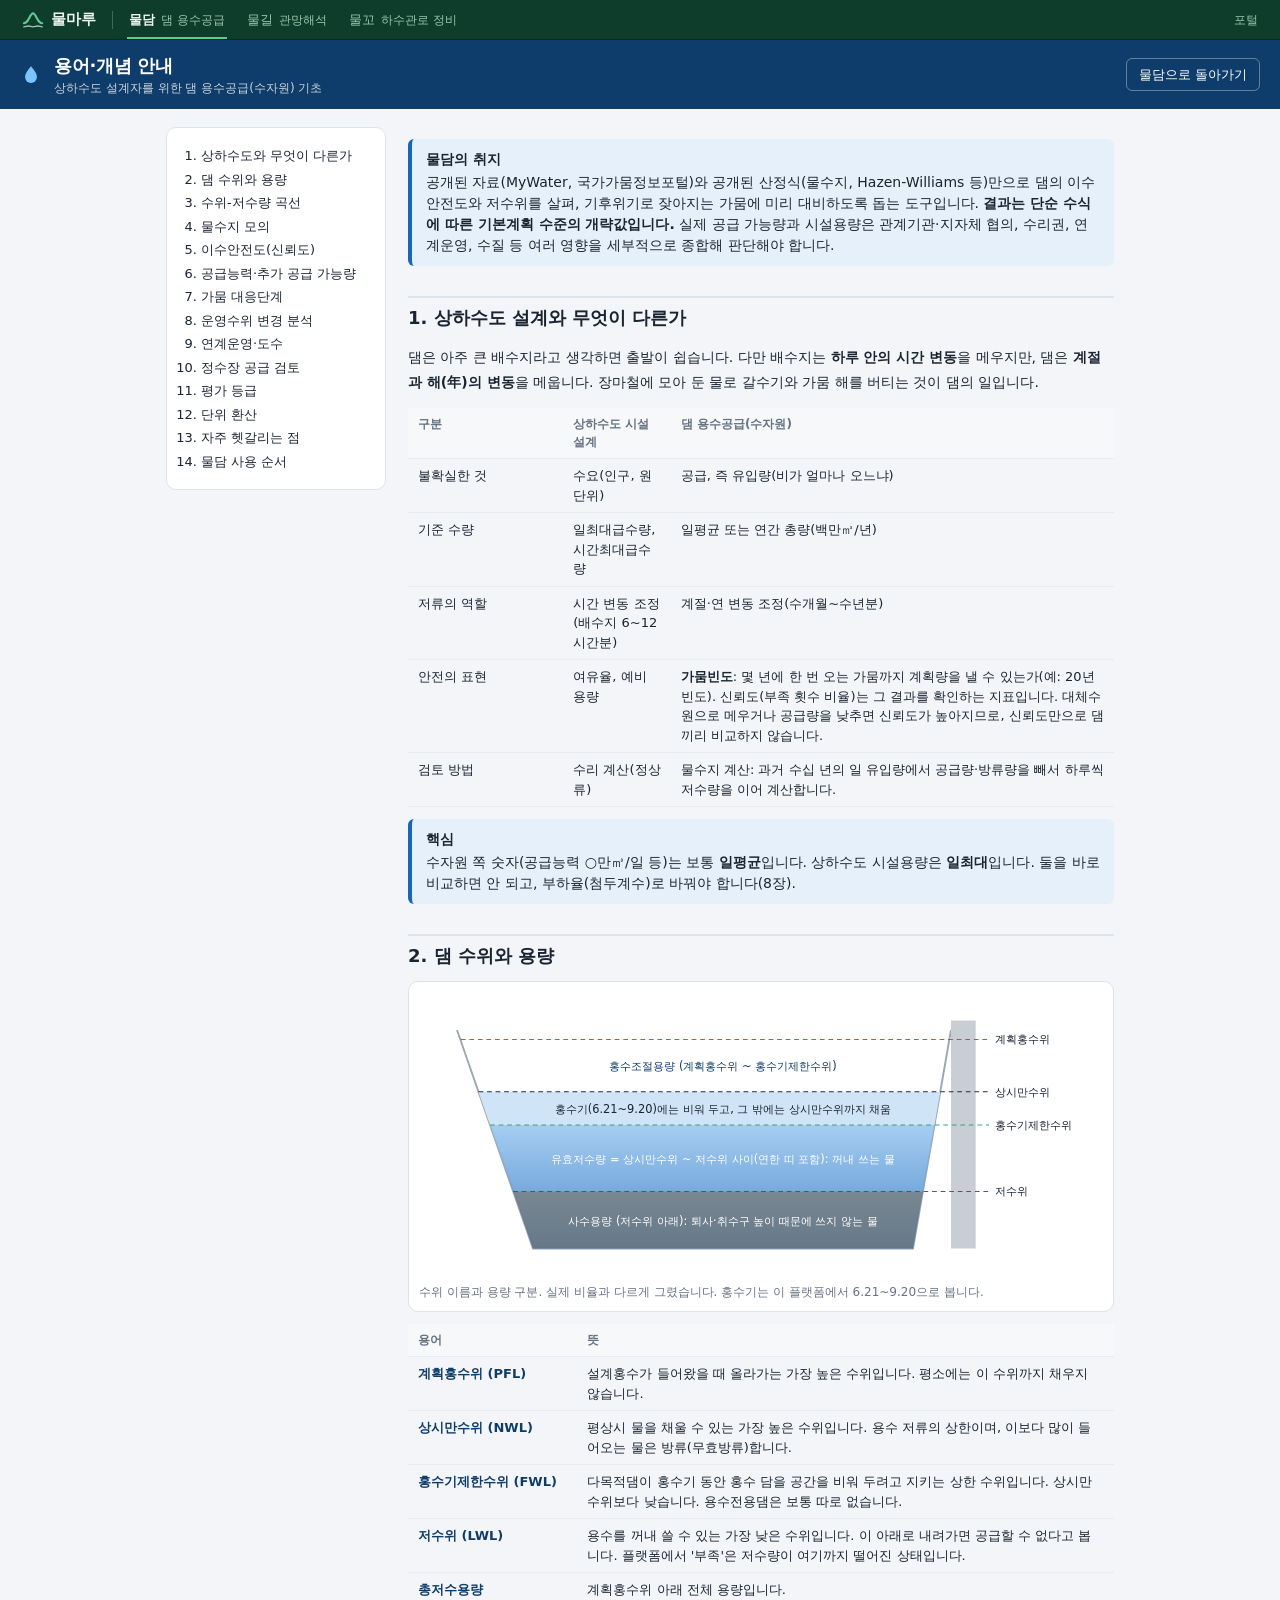
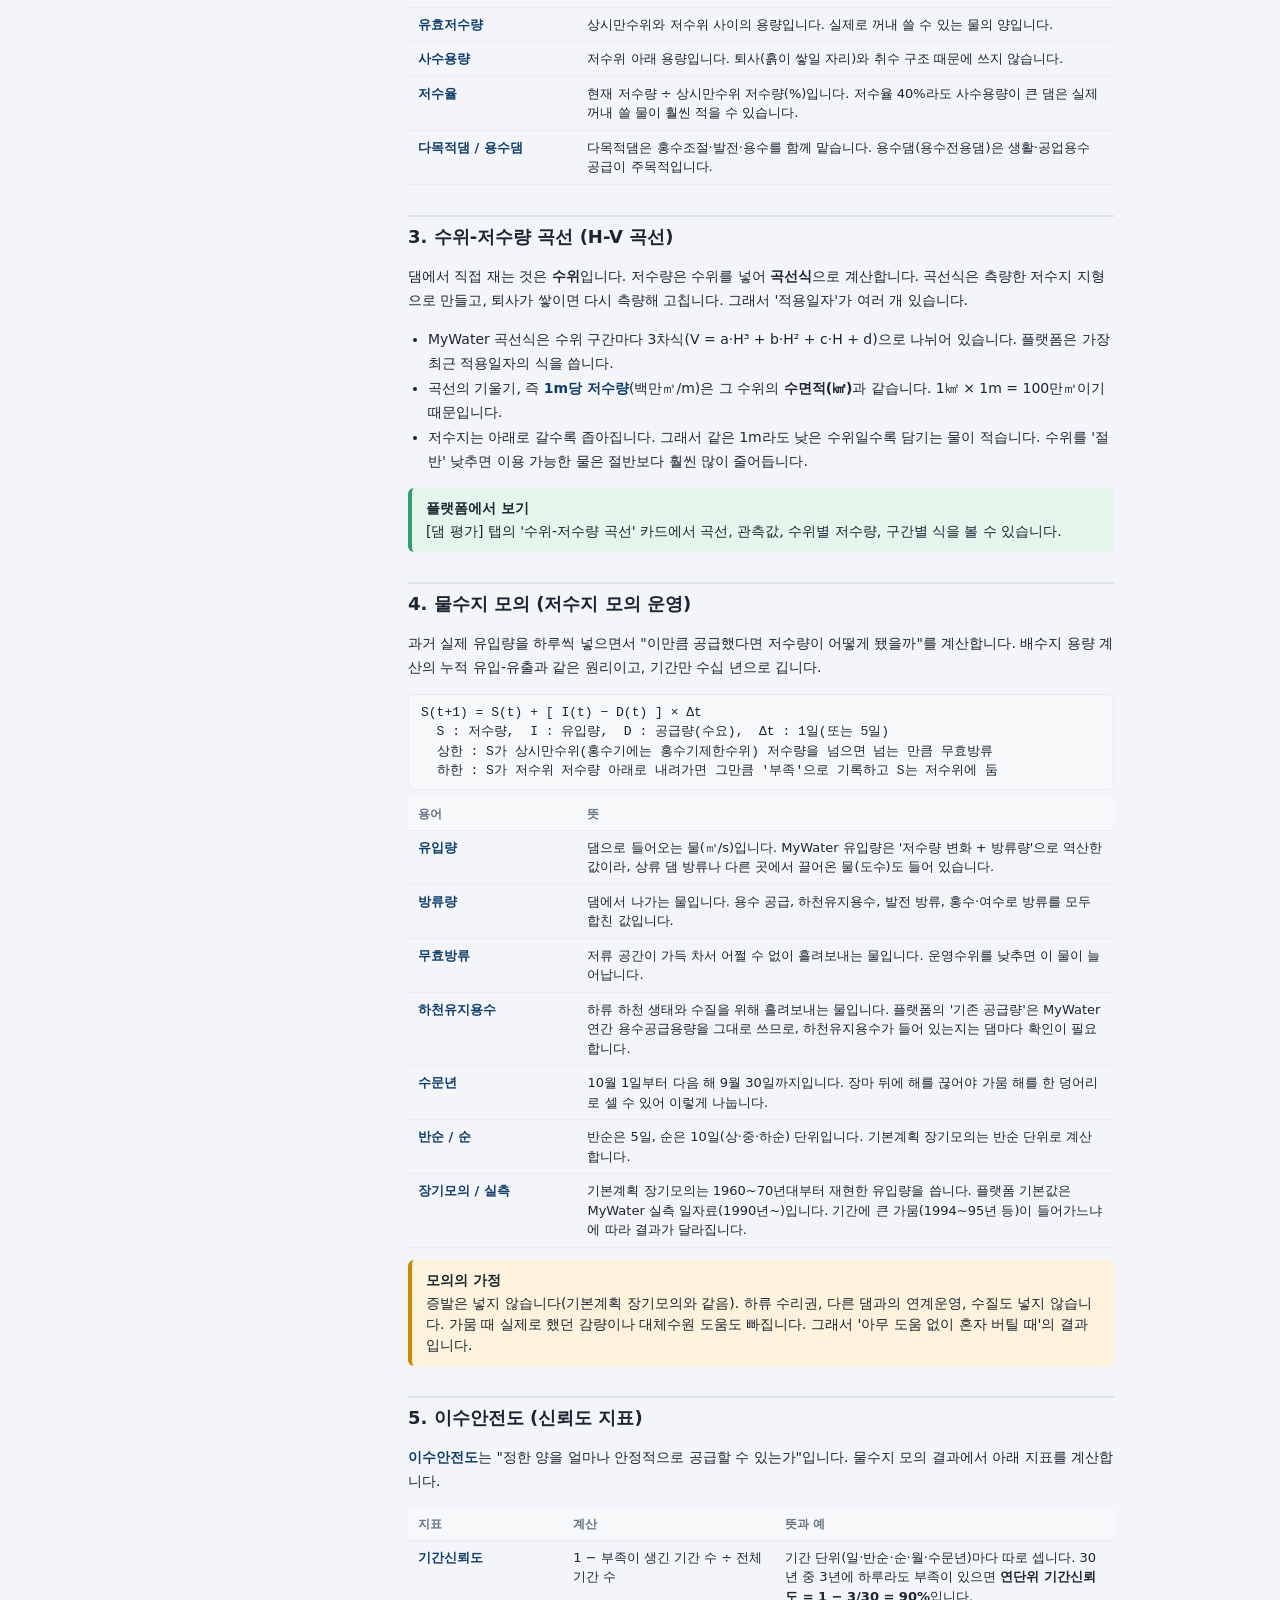
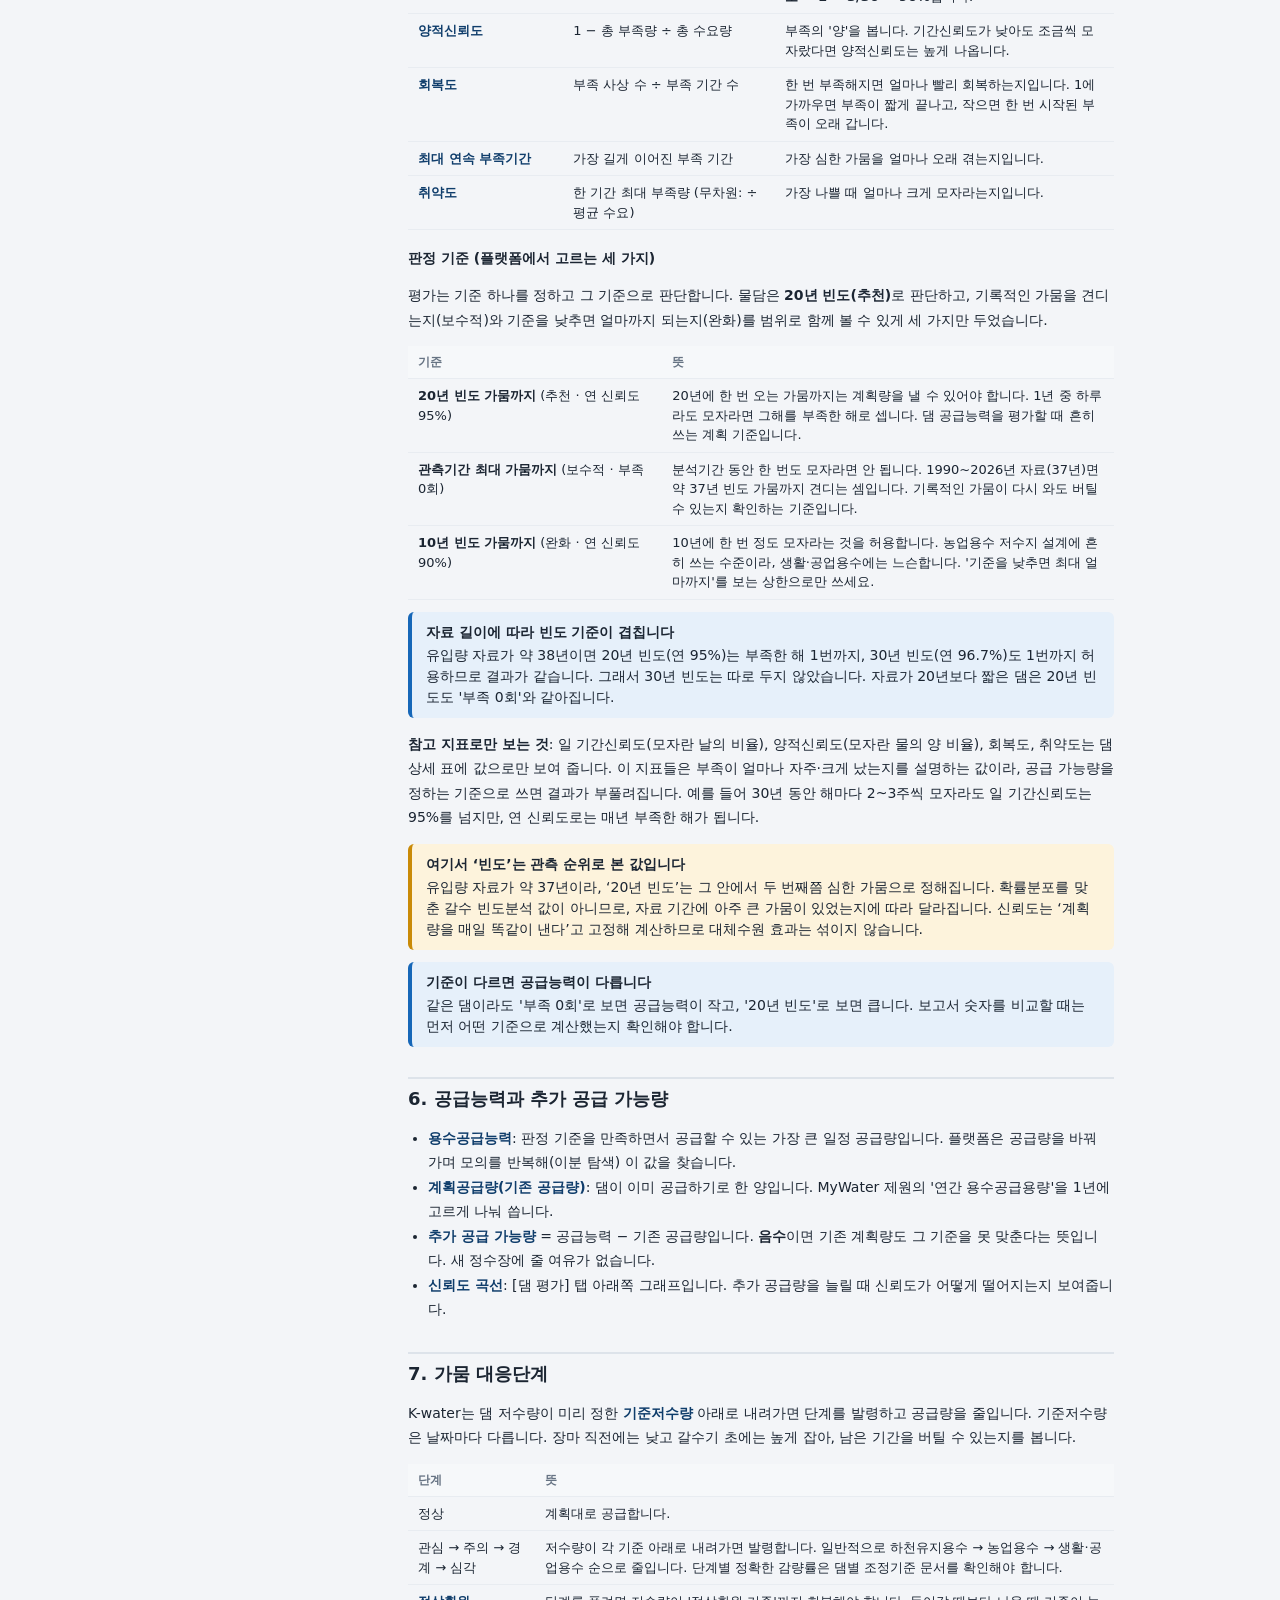
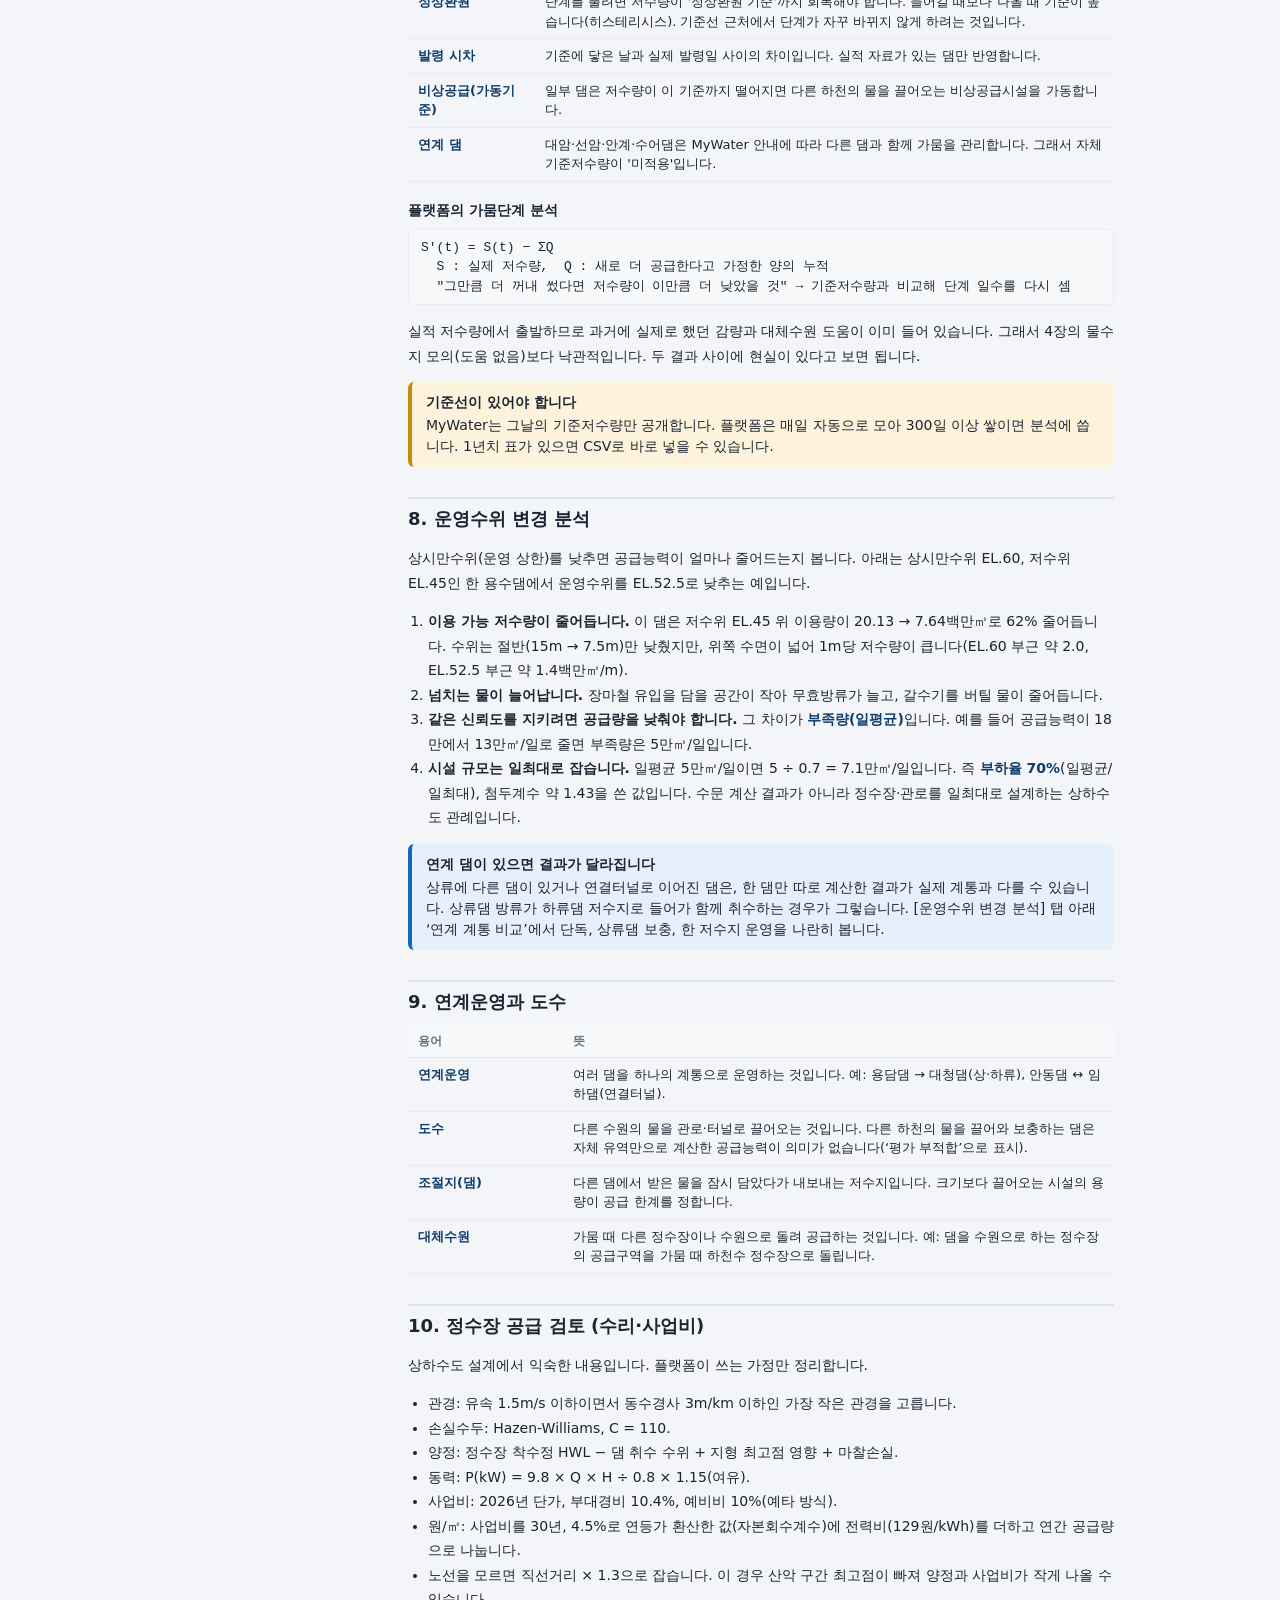
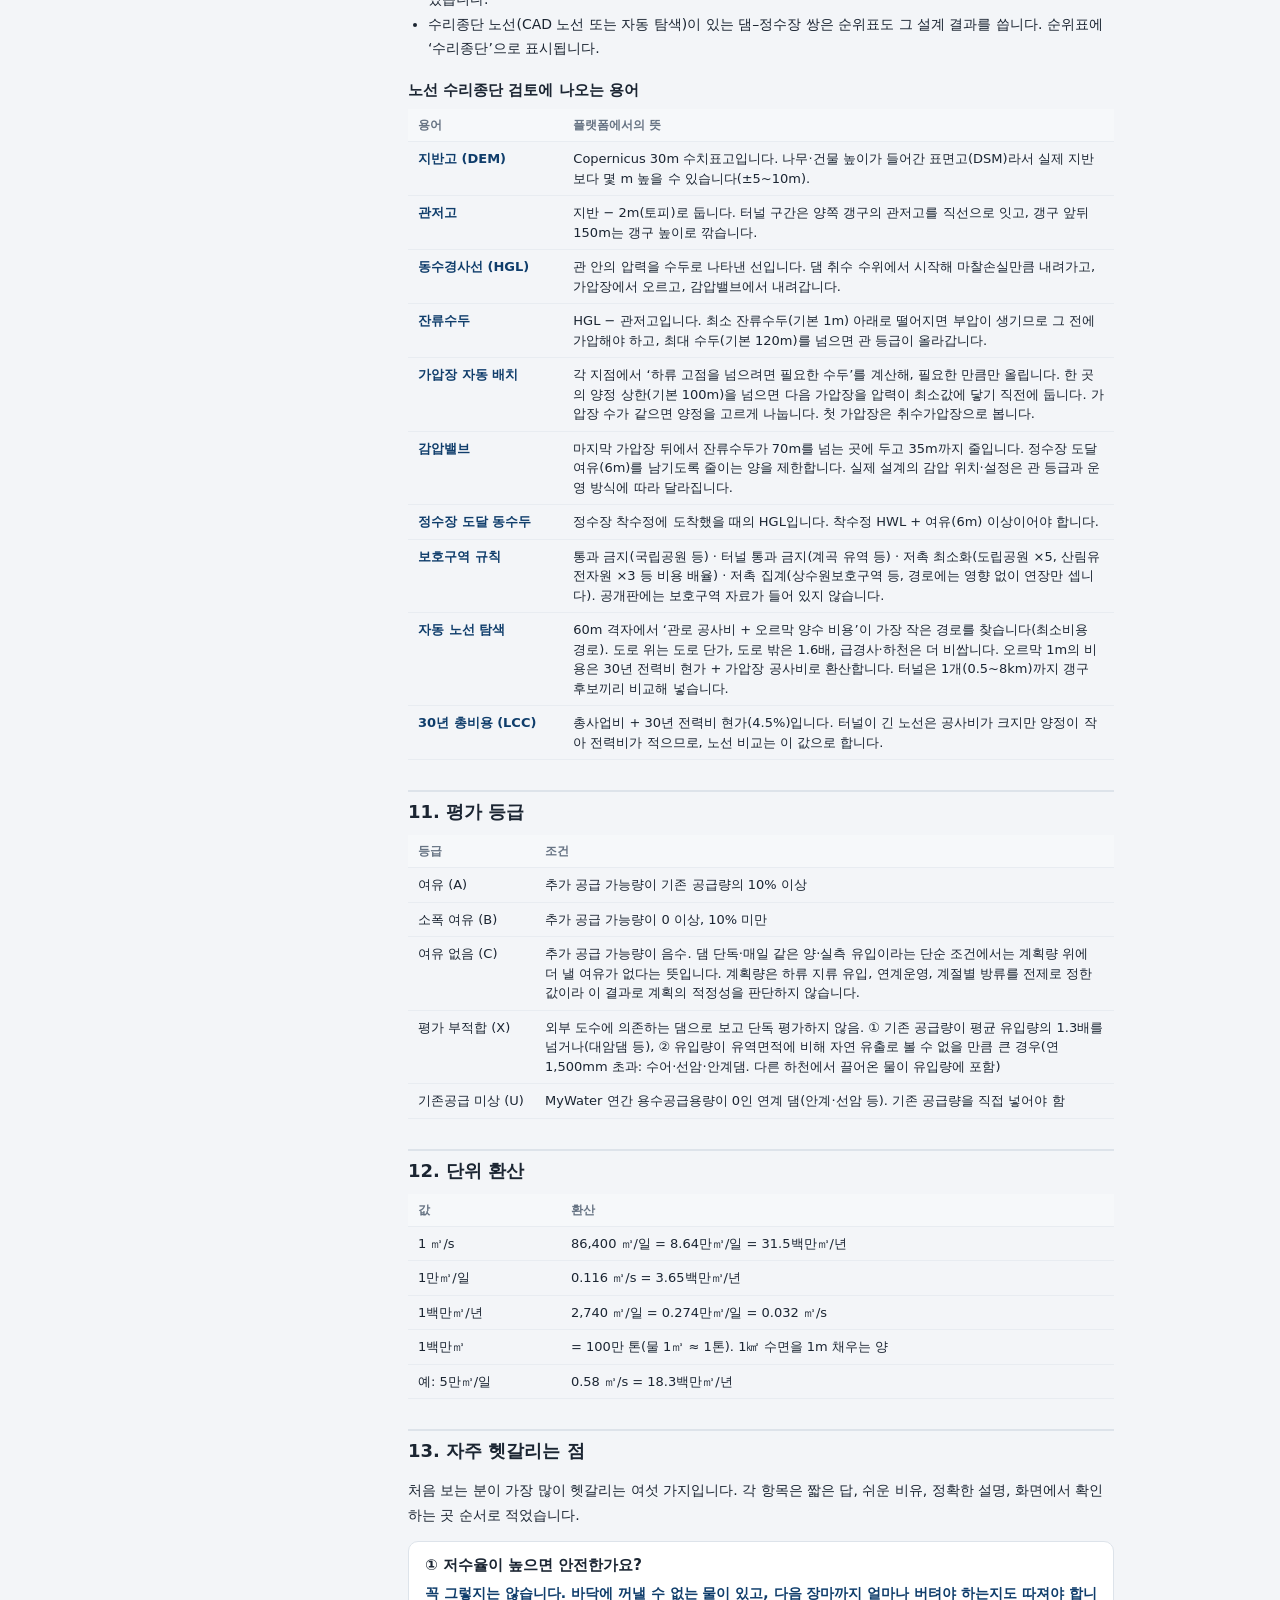
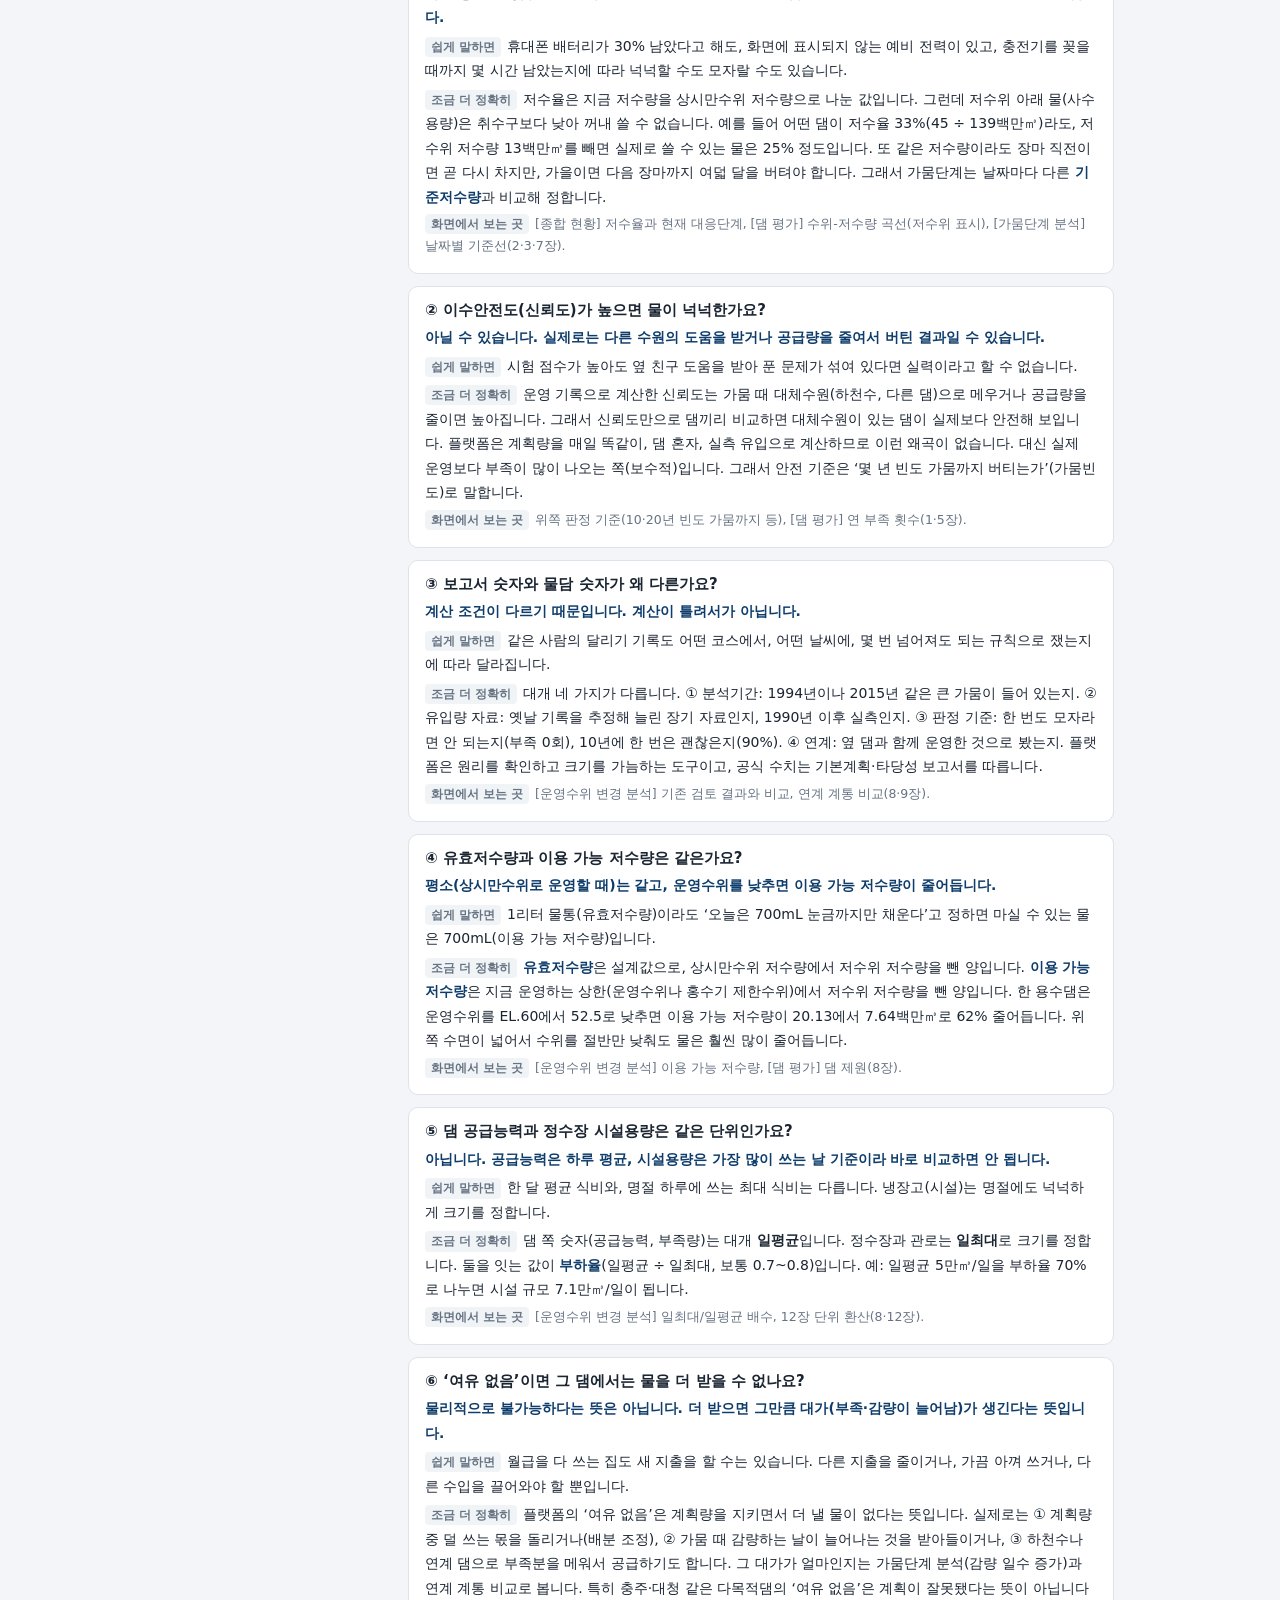
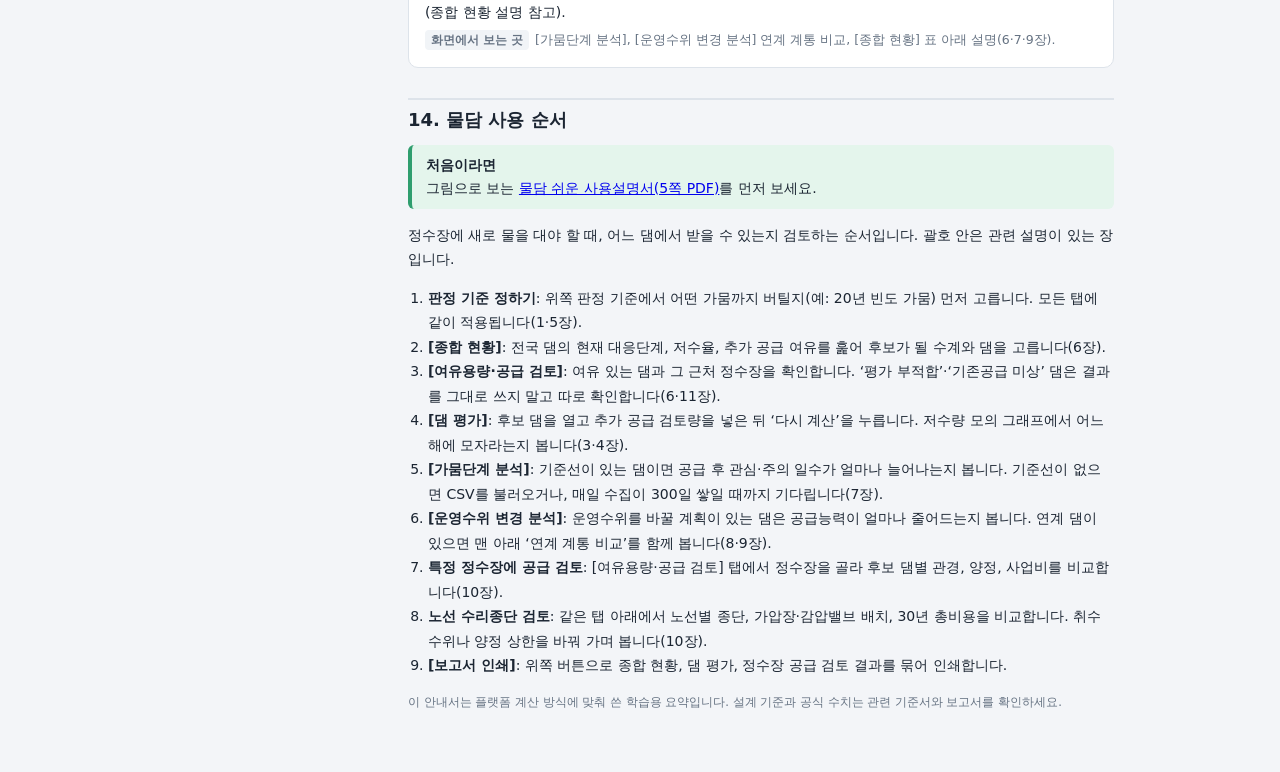
==== commit de51886a: "판정 기준 3가지(추천 20년 빈도·보수적 최대 가뭄·완화 10년 빈도), 위치도 높이 제한, 정수장 탭 배치 정리 Co-Authored-By: Claude Opus 5.5 <no" ====
--- a/guide.html
+++ b/guide.html
@@ -3,6 +3,7 @@
 <head>
 <meta charset="utf-8">
 <meta name="viewport" content="width=device-width, initial-scale=1">
+<link rel="icon" type="image/svg+xml" href="favicon.svg">
 <title>용어·개념 안내 — 물담 · 댐 용수공급 평가</title>
 <link rel="stylesheet" href="css/style.css">
 <style>
@@ -175,13 +176,15 @@
   <tr><td class="term">최대 연속 부족기간</td><td>가장 길게 이어진 부족 기간</td><td>가장 심한 가뭄을 얼마나 오래 겪는지입니다.</td></tr>
   <tr><td class="term">취약도</td><td>한 기간 최대 부족량 (무차원: ÷ 평균 수요)</td><td>가장 나쁠 때 얼마나 크게 모자라는지입니다.</td></tr>
 </table>
-<h4>판정 기준 (플랫폼에서 고르는 두 가지)</h4>
-<p>평가는 기준 하나를 정하고 그 기준으로 판단합니다. 기준을 여러 개 늘어놓고 고르면 같은 댐도 결과가 몇 배씩 달라져 혼란스러우므로, 물담은 두 가지만 고르게 했습니다.</p>
+<h4>판정 기준 (플랫폼에서 고르는 세 가지)</h4>
+<p>평가는 기준 하나를 정하고 그 기준으로 판단합니다. 물담은 <b>20년 빈도(추천)</b>로 판단하고, 기록적인 가뭄을 견디는지(보수적)와 기준을 낮추면 얼마까지 되는지(완화)를 범위로 함께 볼 수 있게 세 가지만 두었습니다.</p>
 <table class="t">
   <tr><th style="width:36%">기준</th><th>뜻</th></tr>
-  <tr><td><b>20년 빈도 가뭄까지</b> (기본 · 연 신뢰도 95%)</td><td>20년에 한 번 오는 가뭄까지는 계획량을 낼 수 있어야 합니다. 1년 중 하루라도 모자라면 그해를 부족한 해로 셉니다. 댐 공급능력을 평가할 때 흔히 쓰는 계획 기준입니다.</td></tr>
+  <tr><td><b>20년 빈도 가뭄까지</b> (추천 · 연 신뢰도 95%)</td><td>20년에 한 번 오는 가뭄까지는 계획량을 낼 수 있어야 합니다. 1년 중 하루라도 모자라면 그해를 부족한 해로 셉니다. 댐 공급능력을 평가할 때 흔히 쓰는 계획 기준입니다.</td></tr>
   <tr><td><b>관측기간 최대 가뭄까지</b> (보수적 · 부족 0회)</td><td>분석기간 동안 한 번도 모자라면 안 됩니다. 1990~2026년 자료(37년)면 약 37년 빈도 가뭄까지 견디는 셈입니다. 기록적인 가뭄이 다시 와도 버틸 수 있는지 확인하는 기준입니다.</td></tr>
-</table>
+  <tr><td><b>10년 빈도 가뭄까지</b> (완화 · 연 신뢰도 90%)</td><td>10년에 한 번 정도 모자라는 것을 허용합니다. 농업용수 저수지 설계에 흔히 쓰는 수준이라, 생활·공업용수에는 느슨합니다. '기준을 낮추면 최대 얼마까지'를 보는 상한으로만 쓰세요.</td></tr>
+</table>
+<div class="box"><b>자료 길이에 따라 빈도 기준이 겹칩니다</b>유입량 자료가 약 38년이면 20년 빈도(연 95%)는 부족한 해 1번까지, 30년 빈도(연 96.7%)도 1번까지 허용하므로 결과가 같습니다. 그래서 30년 빈도는 따로 두지 않았습니다. 자료가 20년보다 짧은 댐은 20년 빈도도 '부족 0회'와 같아집니다.</div>
 <p><b>참고 지표로만 보는 것</b>: 일 기간신뢰도(모자란 날의 비율), 양적신뢰도(모자란 물의 양 비율), 회복도, 취약도는 댐 상세 표에 값으로만 보여 줍니다. 이 지표들은 부족이 얼마나 자주·크게 났는지를 설명하는 값이라, 공급 가능량을 정하는 기준으로 쓰면 결과가 부풀려집니다. 예를 들어 30년 동안 해마다 2~3주씩 모자라도 일 기간신뢰도는 95%를 넘지만, 연 신뢰도로는 매년 부족한 해가 됩니다.</p>
 <div class="box warn"><b>여기서 ‘빈도’는 관측 순위로 본 값입니다</b>유입량 자료가 약 37년이라, ‘20년 빈도’는 그 안에서 두 번째쯤 심한 가뭄으로 정해집니다. 확률분포를 맞춘 갈수 빈도분석 값이 아니므로, 자료 기간에 아주 큰 가뭄이 있었는지에 따라 달라집니다. 신뢰도는 ‘계획량을 매일 똑같이 낸다’고 고정해 계산하므로 대체수원 효과는 섞이지 않습니다.</div>
 <div class="box"><b>기준이 다르면 공급능력이 다릅니다</b>같은 댐이라도 '부족 0회'로 보면 공급능력이 작고, '20년 빈도'로 보면 큽니다. 보고서 숫자를 비교할 때는 먼저 어떤 기준으로 계산했는지 확인해야 합니다.</div>
--- a/css/style.css
+++ b/css/style.css
@@ -97,6 +97,7 @@
 
 .row2 { display: grid; grid-template-columns: minmax(0, 1.5fr) minmax(0, 1fr); gap: 14px; }
 .row2 > .card { margin-bottom: 14px; }
+.row2.wide { grid-template-columns: minmax(0, 2.2fr) minmax(0, 1fr); }   /* 정수장 탭: 표를 넓게, 지도는 좁고 납작하게 */
 
 /* charts */
 .chartbox { position: relative; width: 100%; }
@@ -143,7 +144,7 @@
   .layout { grid-template-columns: 1fr; }
   .controls { flex-direction: column; align-items: stretch; }
   .side { position: static; max-height: none; }
-  .row2 { grid-template-columns: 1fr; }
+  .row2, .row2.wide { grid-template-columns: 1fr; }
 }
 @media (max-width: 600px) {
   .layout { padding: 10px; }
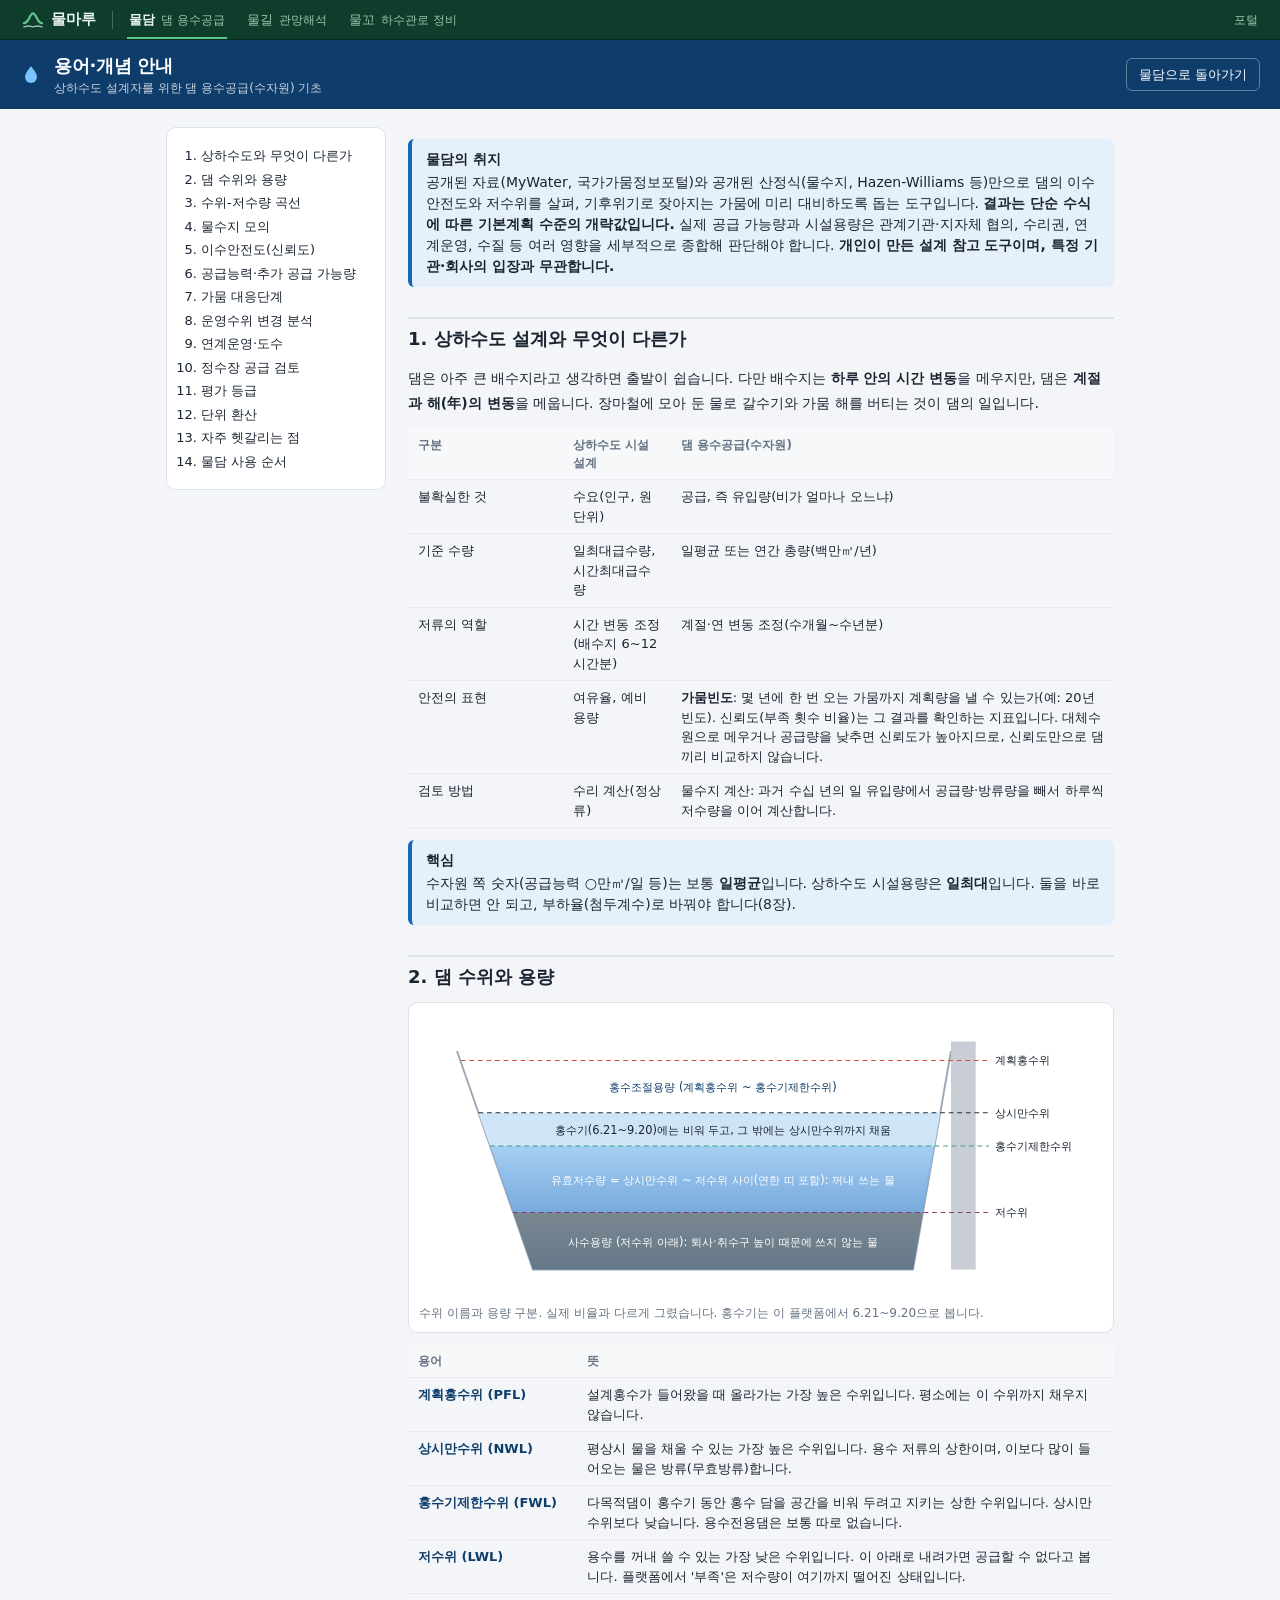
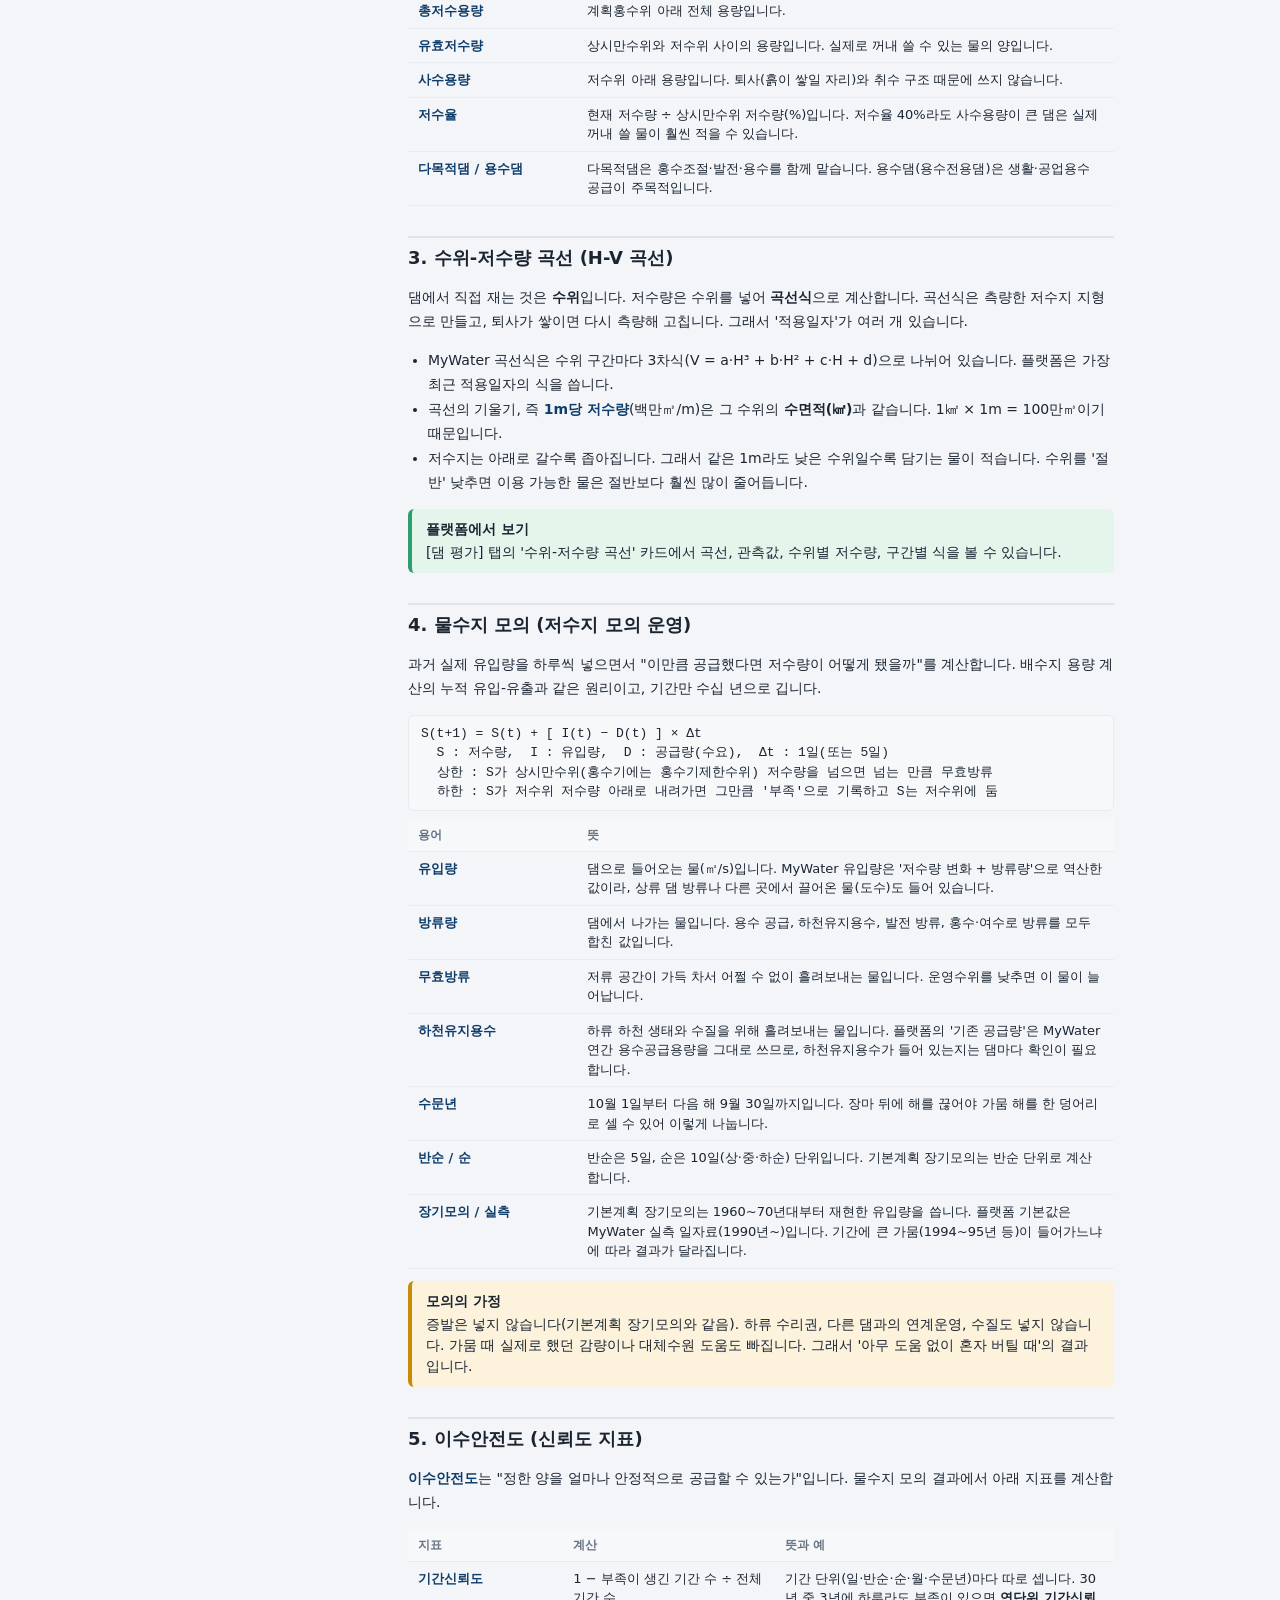
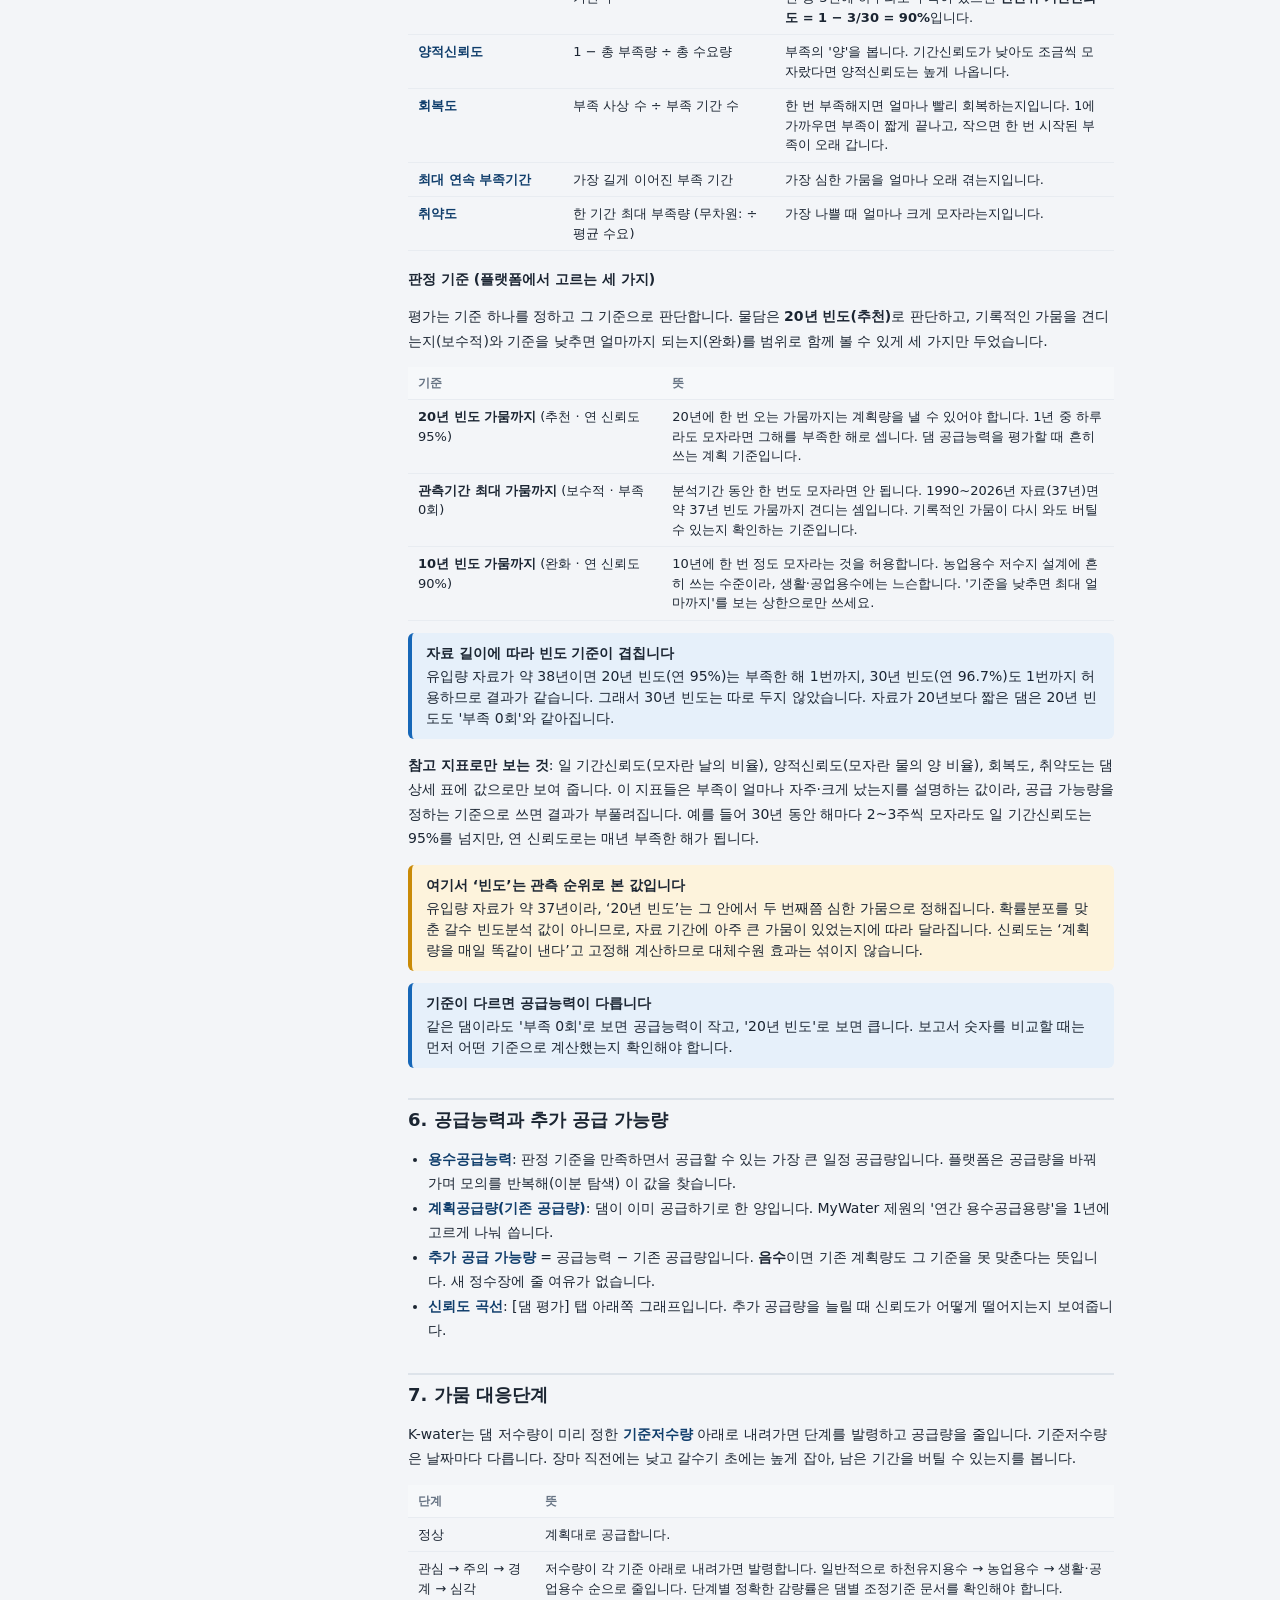
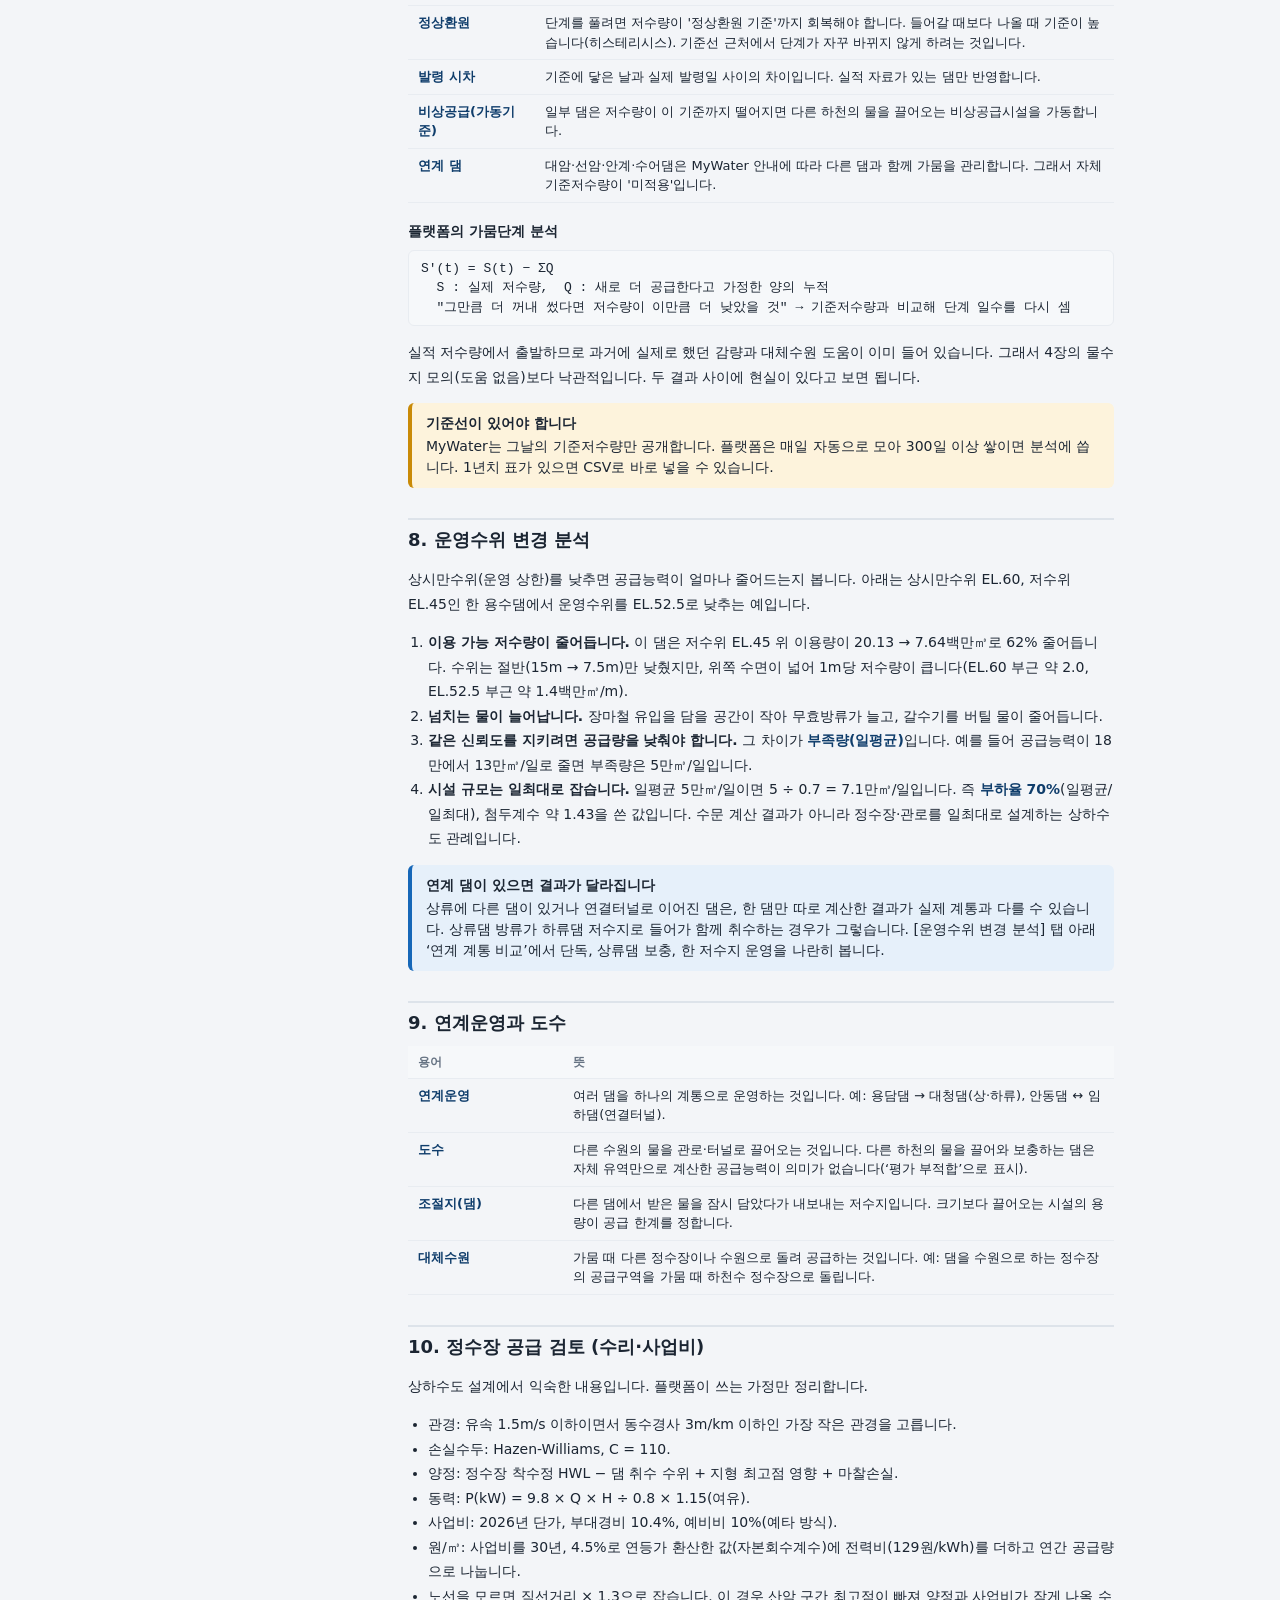
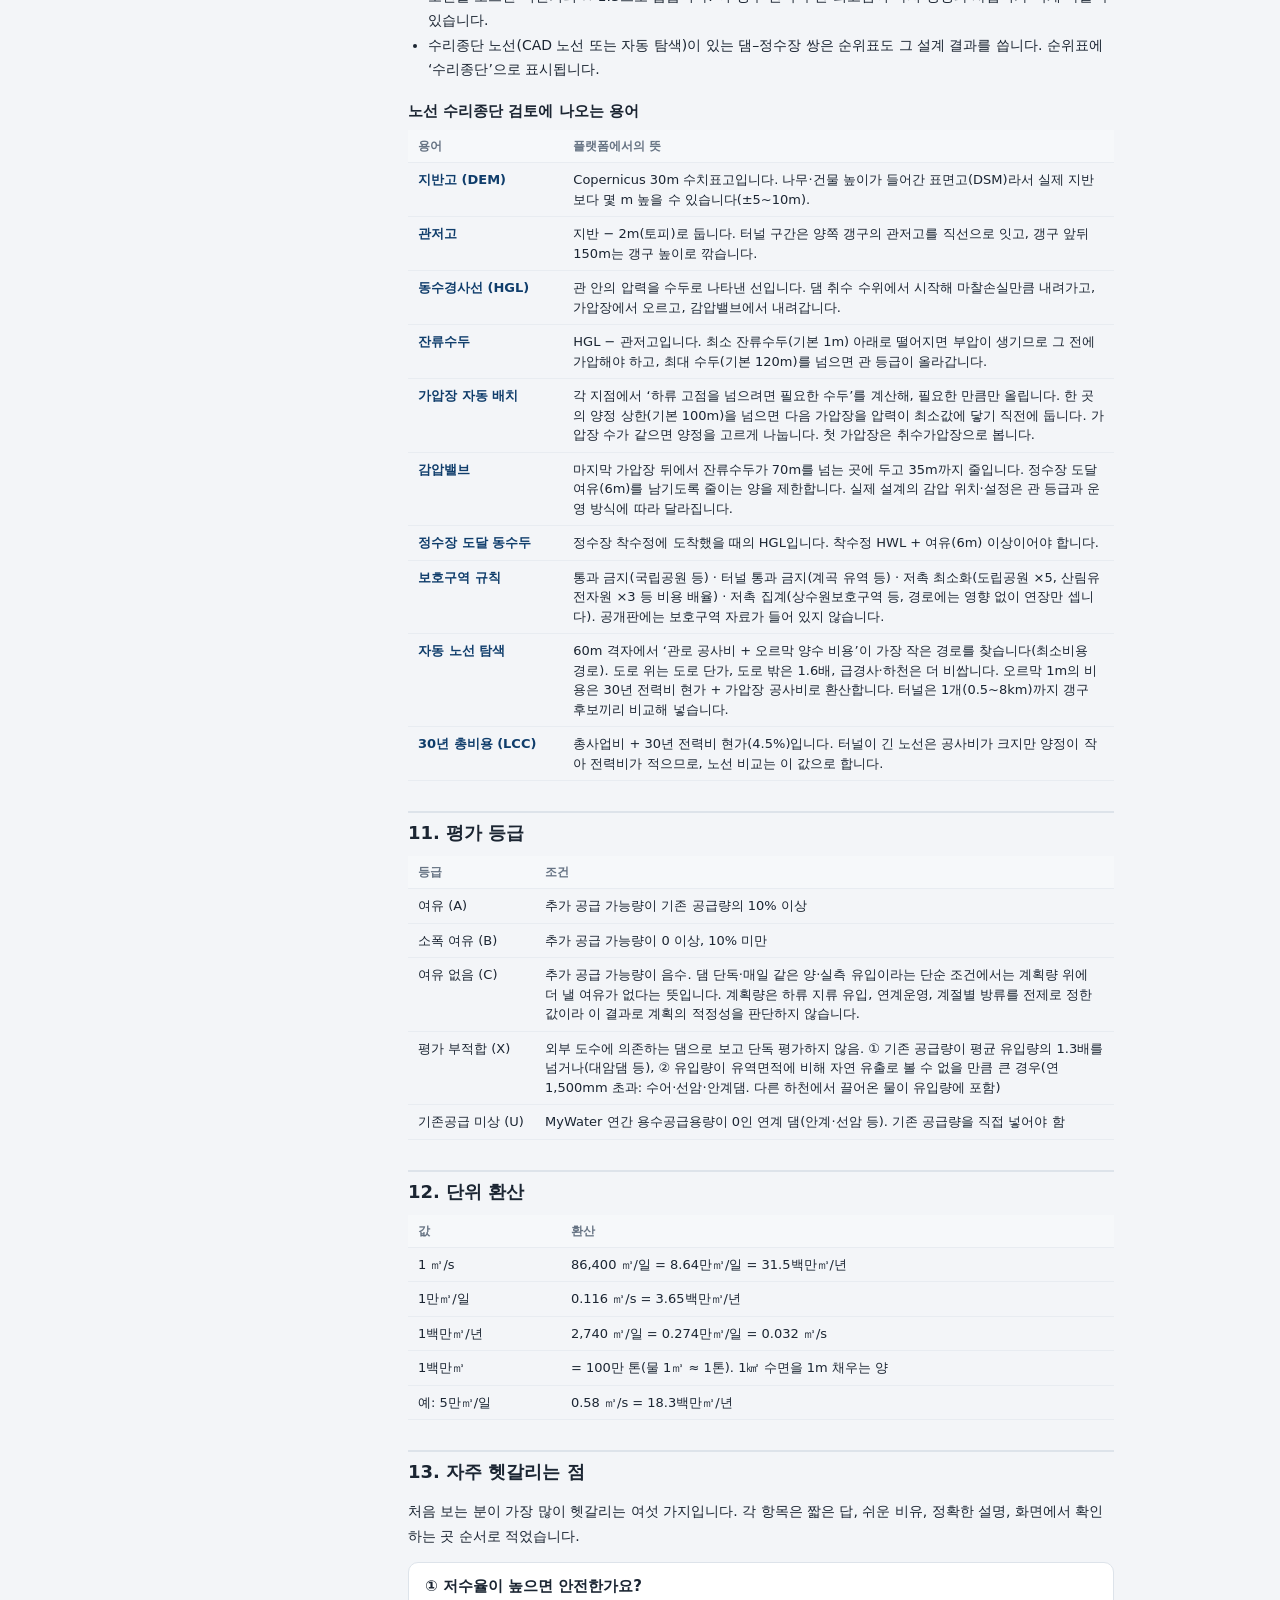
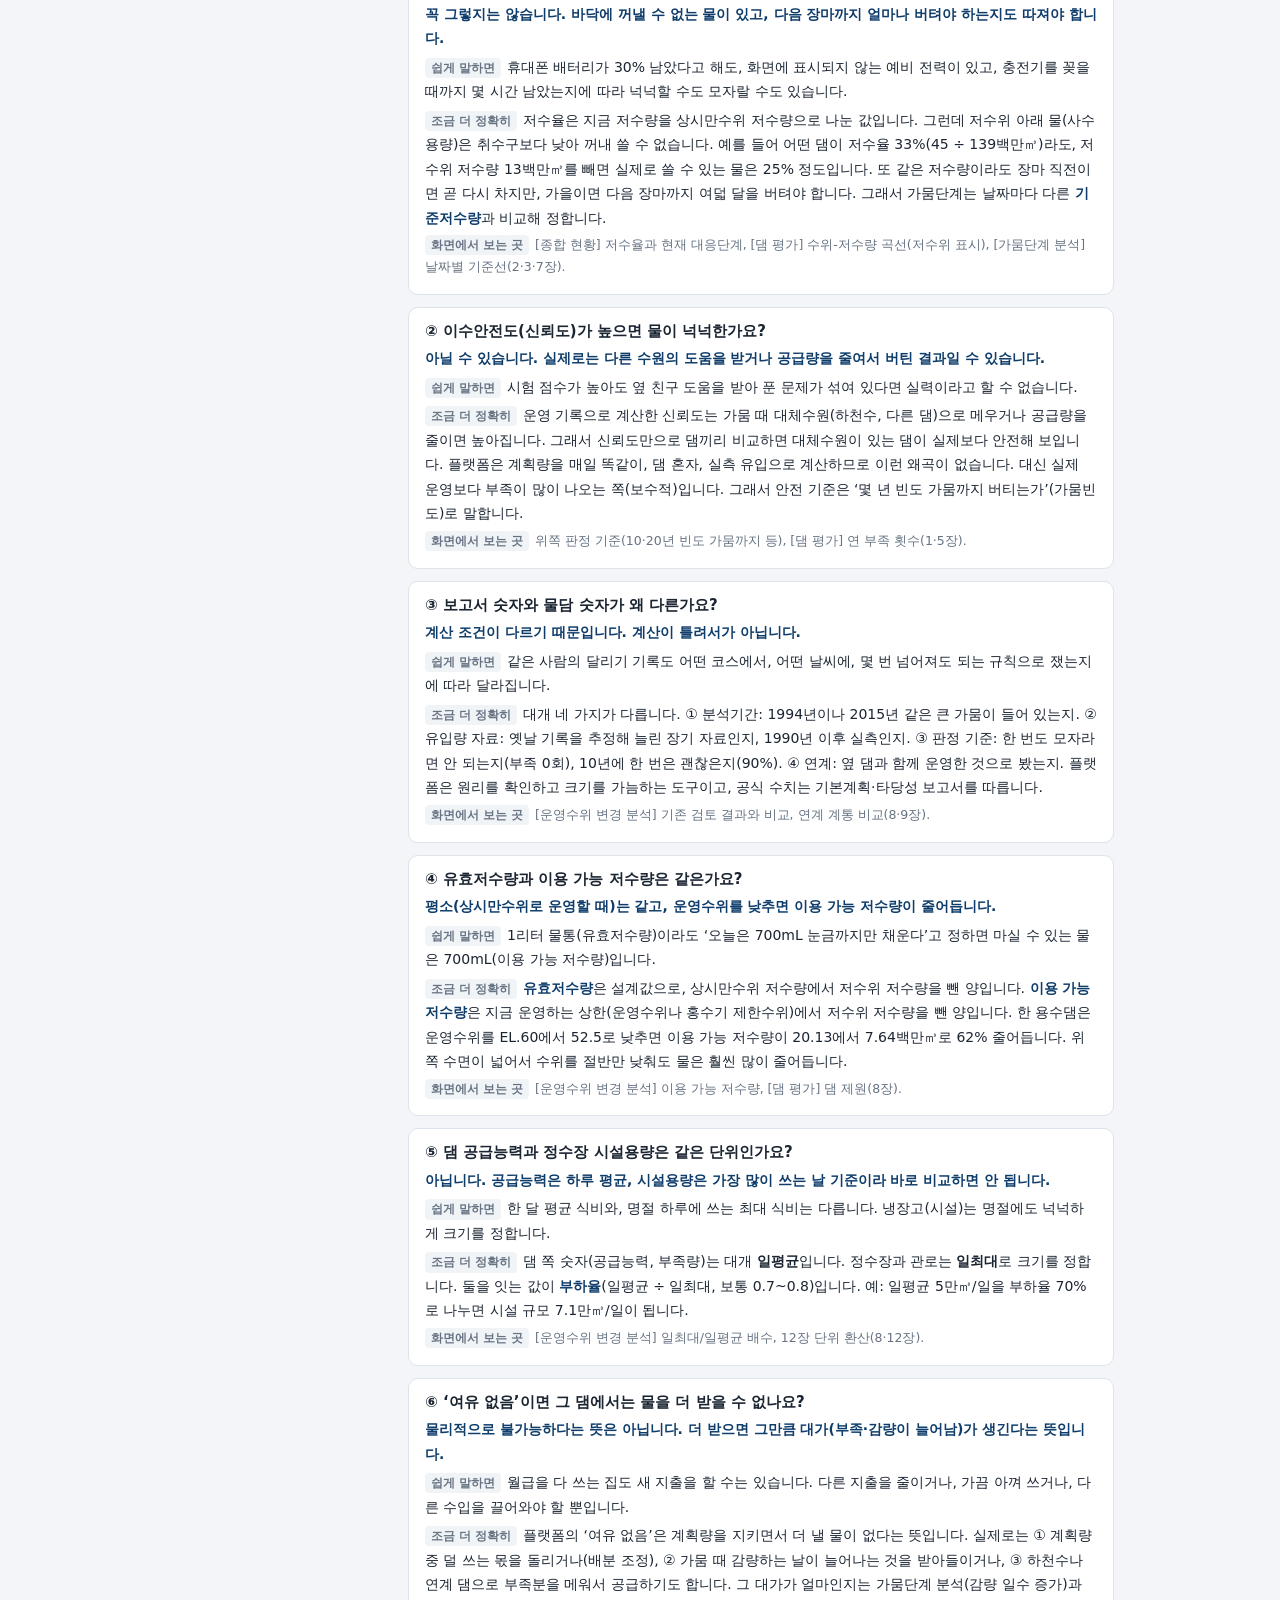
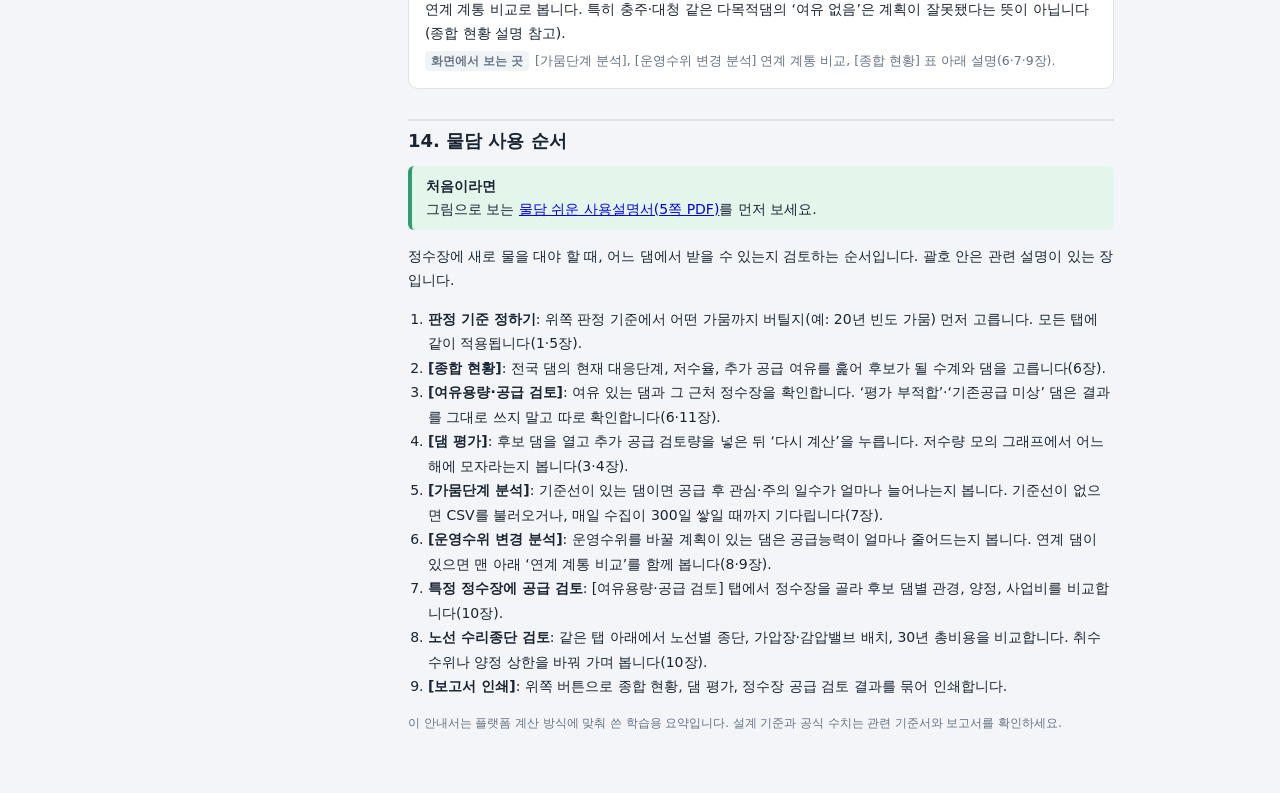
==== commit 0e1e5ae0: "개인이 만든 설계 참고 도구, 특정 기관·회사 입장과 무관하다는 안내 추가 Co-Authored-By: Claude Opus 5.5 <noreply@anthropic.com>" ====
--- a/guide.html
+++ b/guide.html
@@ -88,7 +88,7 @@
   </ol>
 </nav>
 
-<main class="g-main"><div class="box"><b>물담의 취지</b>공개된 자료(MyWater, 국가가뭄정보포털)와 공개된 산정식(물수지, Hazen-Williams 등)만으로 댐의 이수안전도와 저수위를 살펴, 기후위기로 잦아지는 가뭄에 미리 대비하도록 돕는 도구입니다. <b>결과는 단순 수식에 따른 기본계획 수준의 개략값입니다.</b> 실제 공급 가능량과 시설용량은 관계기관·지자체 협의, 수리권, 연계운영, 수질 등 여러 영향을 세부적으로 종합해 판단해야 합니다.</div>
+<main class="g-main"><div class="box"><b>물담의 취지</b>공개된 자료(MyWater, 국가가뭄정보포털)와 공개된 산정식(물수지, Hazen-Williams 등)만으로 댐의 이수안전도와 저수위를 살펴, 기후위기로 잦아지는 가뭄에 미리 대비하도록 돕는 도구입니다. <b>결과는 단순 수식에 따른 기본계획 수준의 개략값입니다.</b> 실제 공급 가능량과 시설용량은 관계기관·지자체 협의, 수리권, 연계운영, 수질 등 여러 영향을 세부적으로 종합해 판단해야 합니다. <b>개인이 만든 설계 참고 도구이며, 특정 기관·회사의 입장과 무관합니다.</b></div>
 
 <h2 id="s1">1. 상하수도 설계와 무엇이 다른가</h2>
 <p>댐은 아주 큰 배수지라고 생각하면 출발이 쉽습니다. 다만 배수지는 <b>하루 안의 시간 변동</b>을 메우지만, 댐은 <b>계절과 해(年)의 변동</b>을 메웁니다. 장마철에 모아 둔 물로 갈수기와 가뭄 해를 버티는 것이 댐의 일입니다.</p>
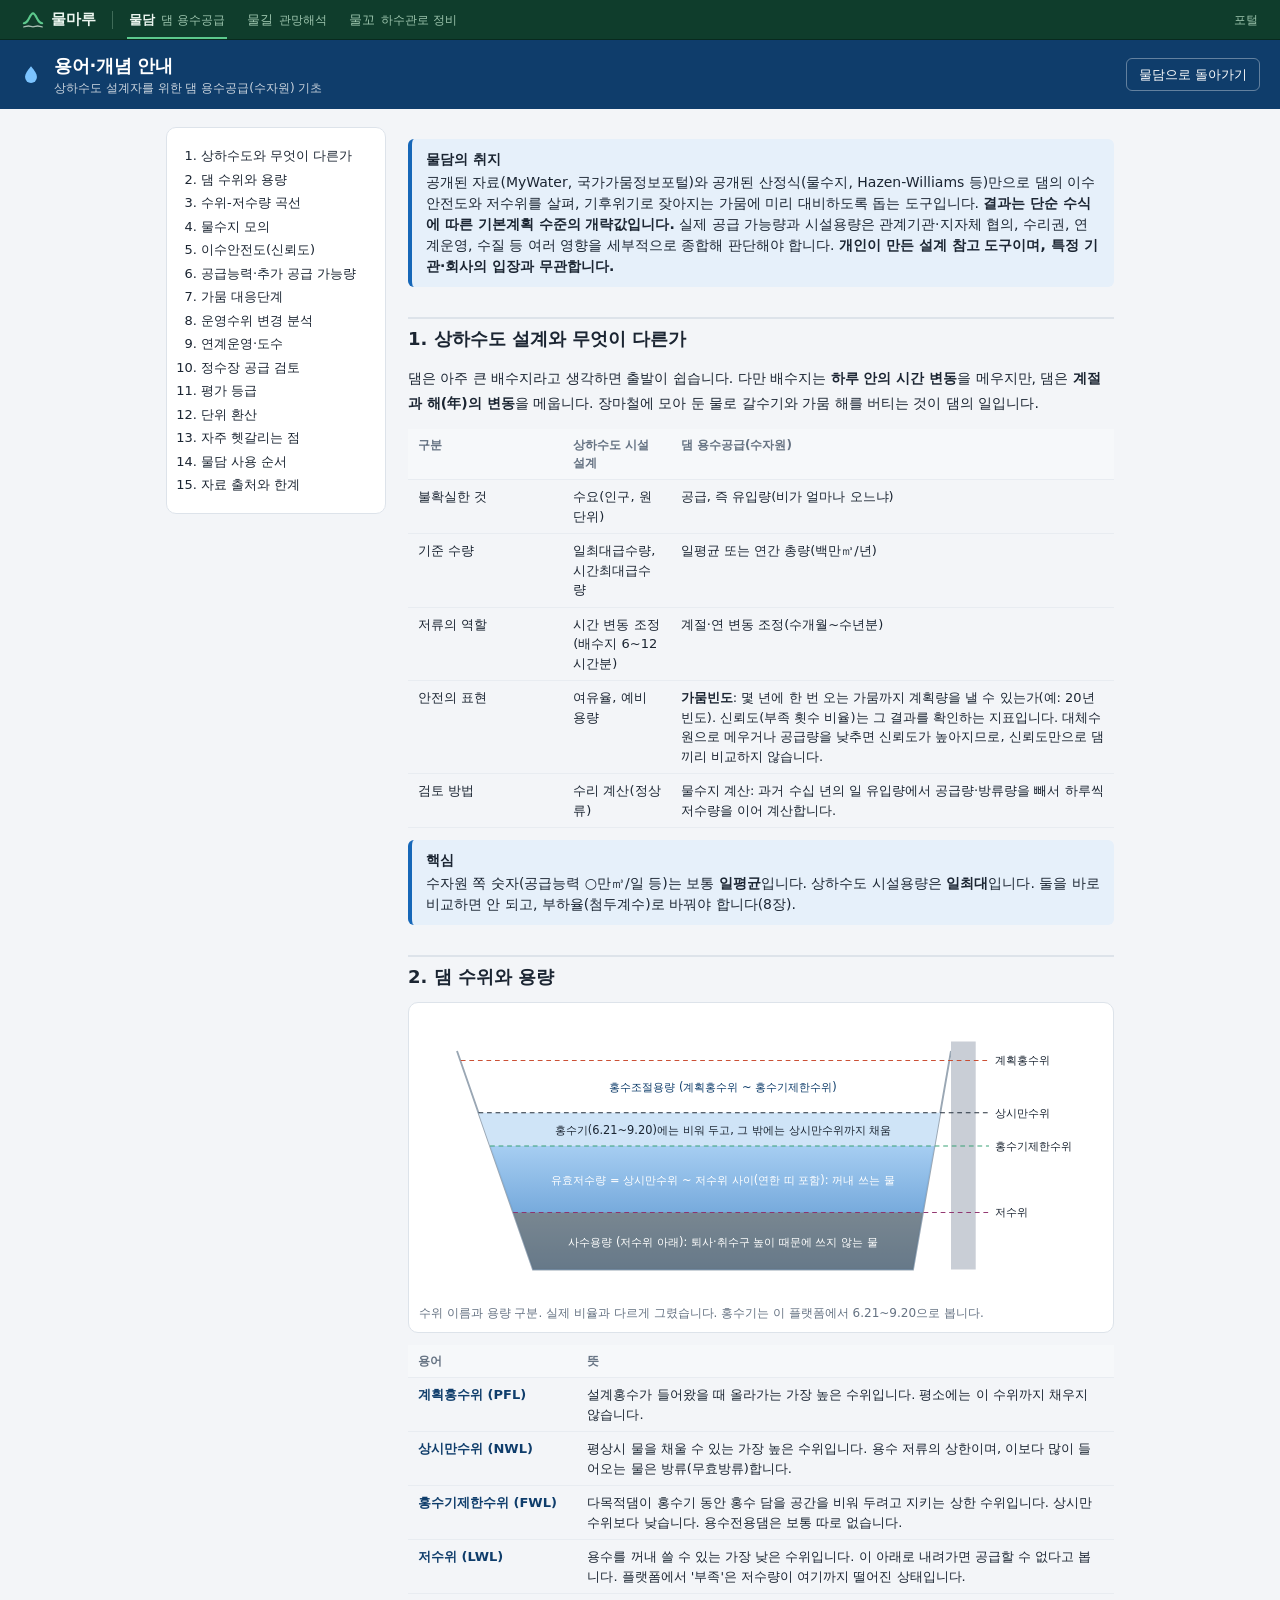
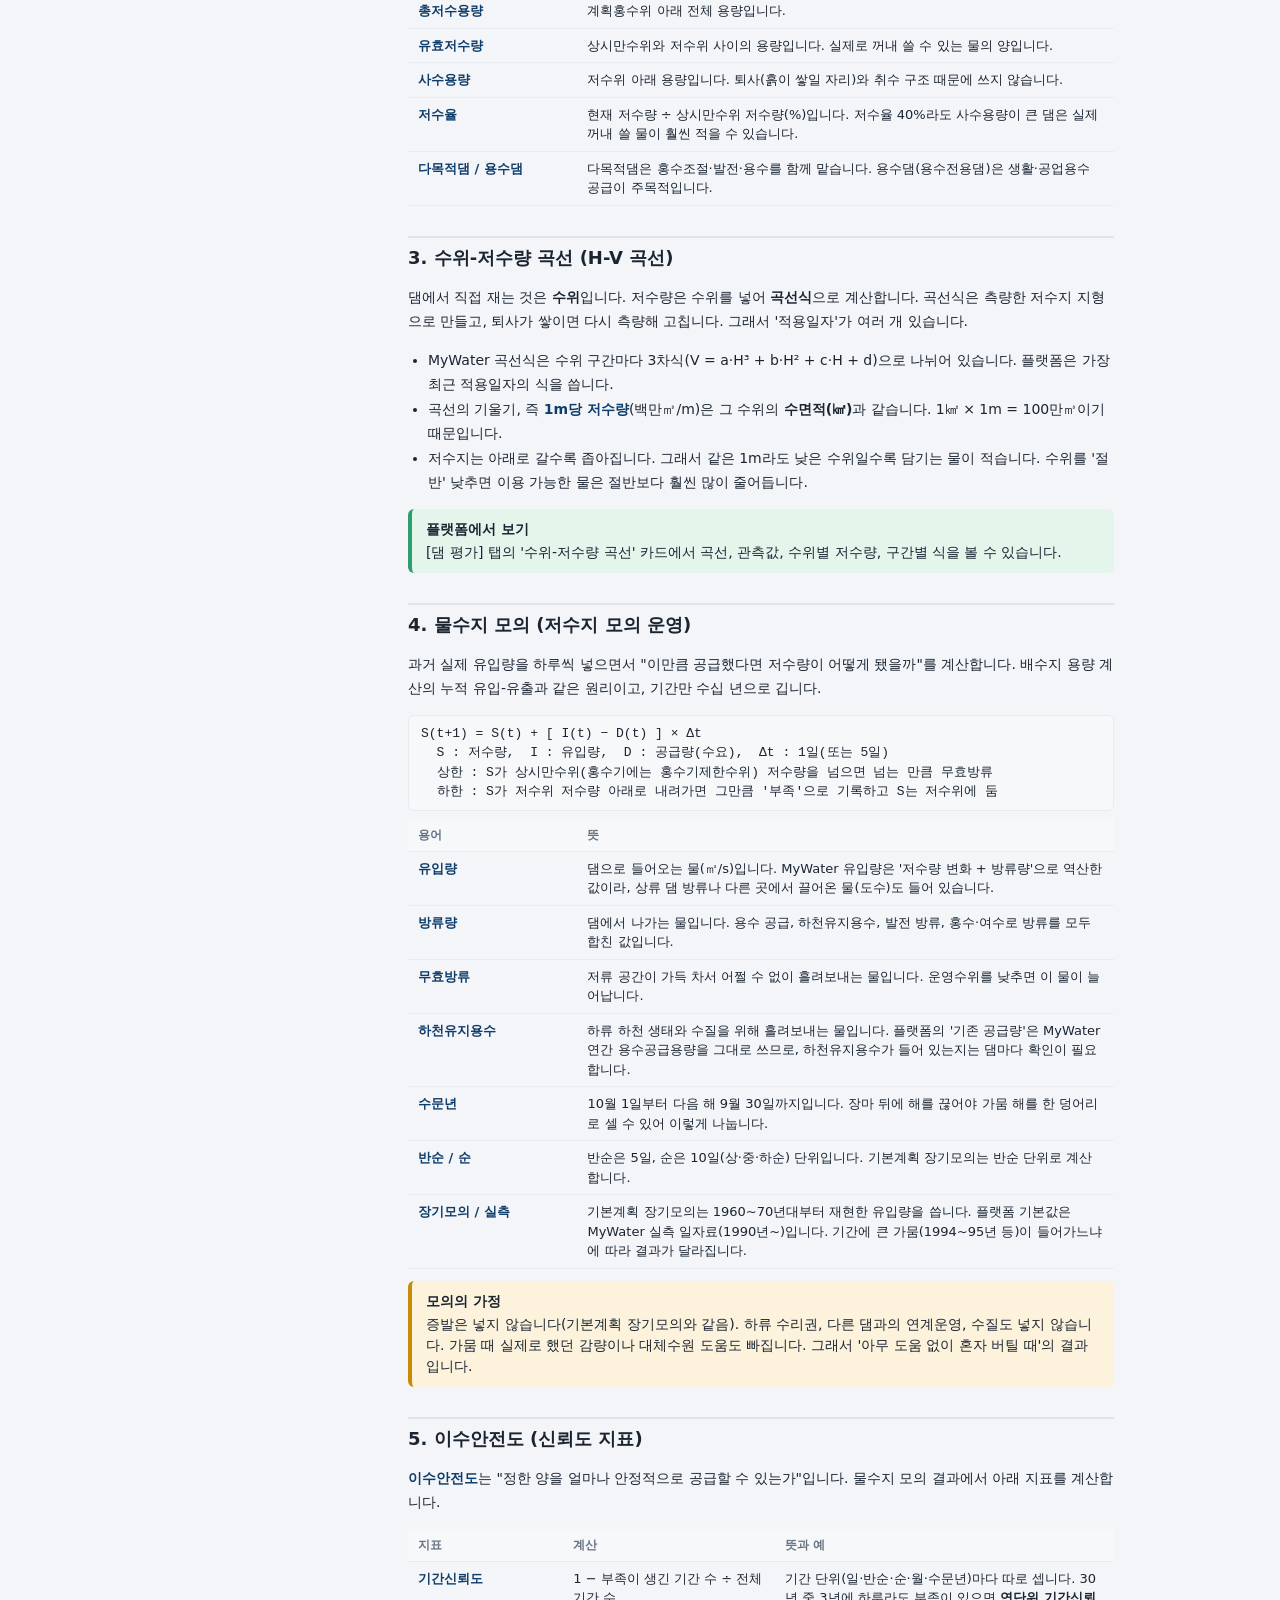
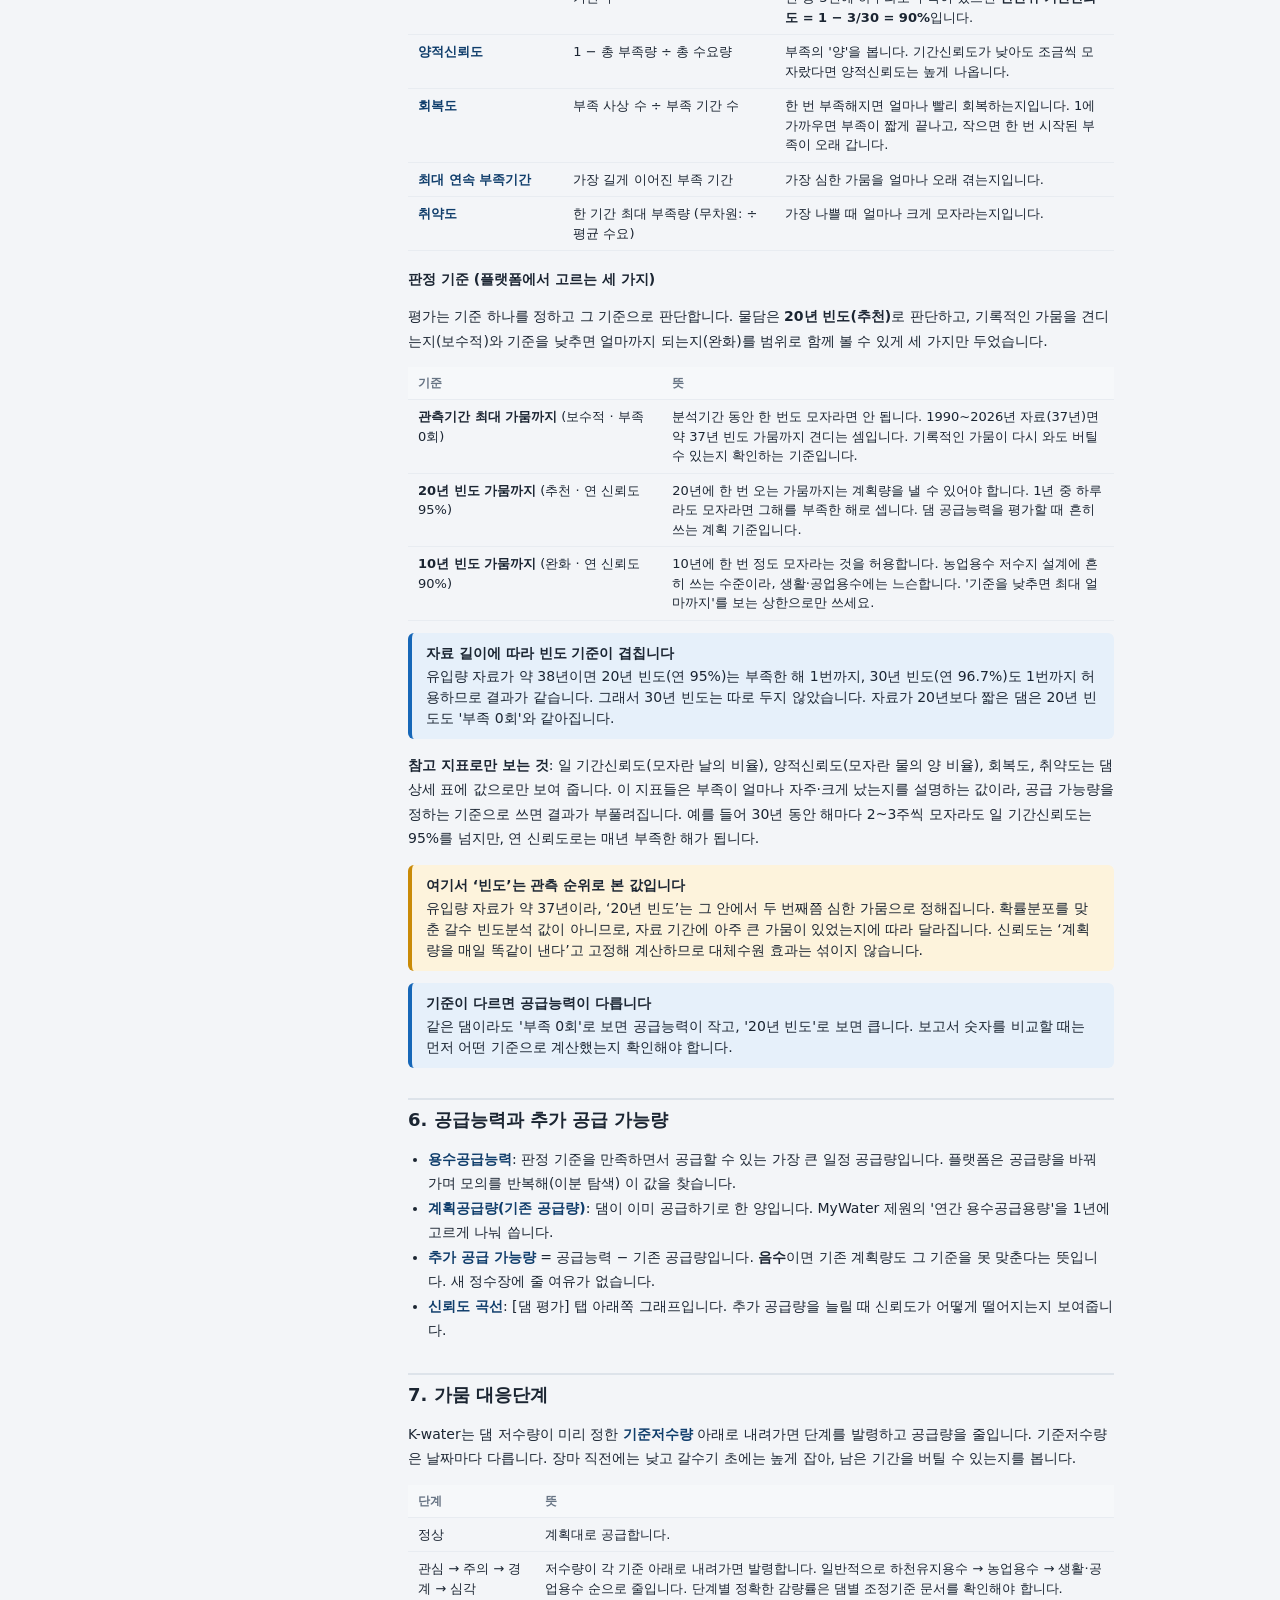
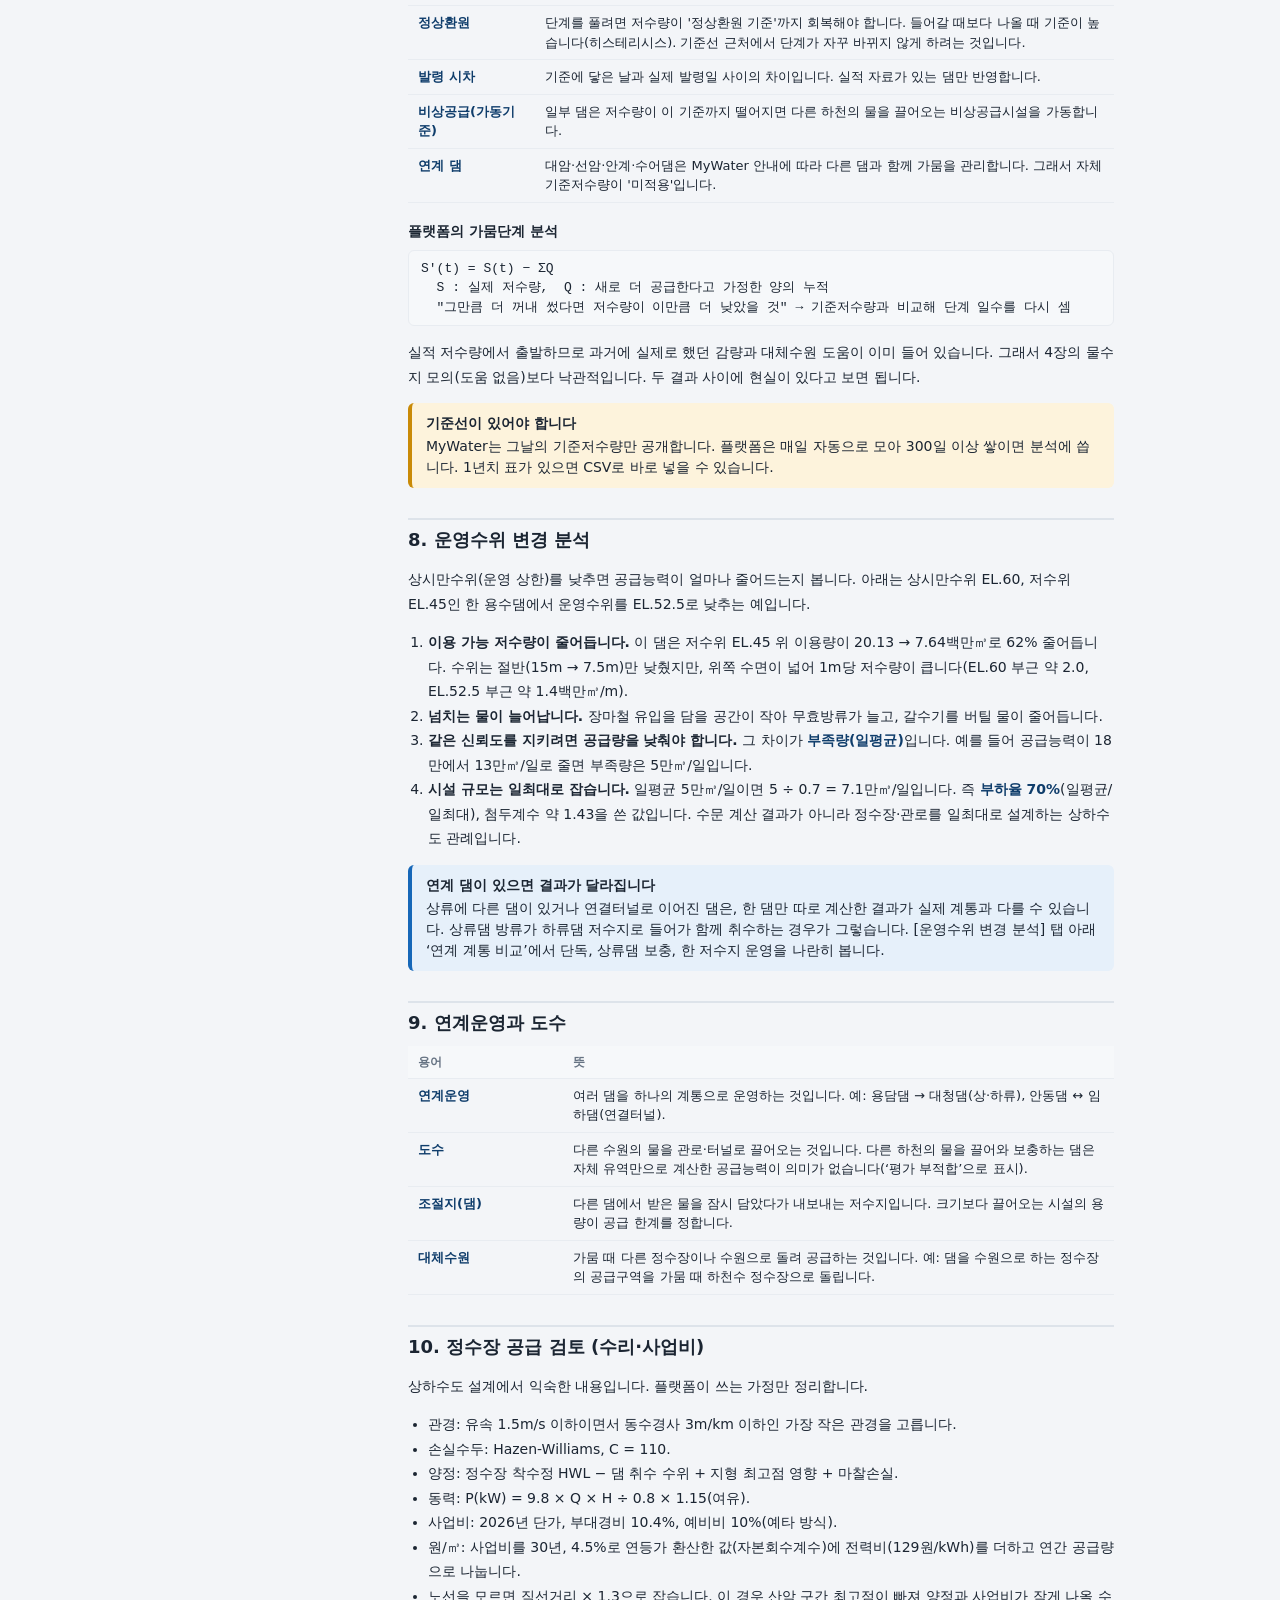
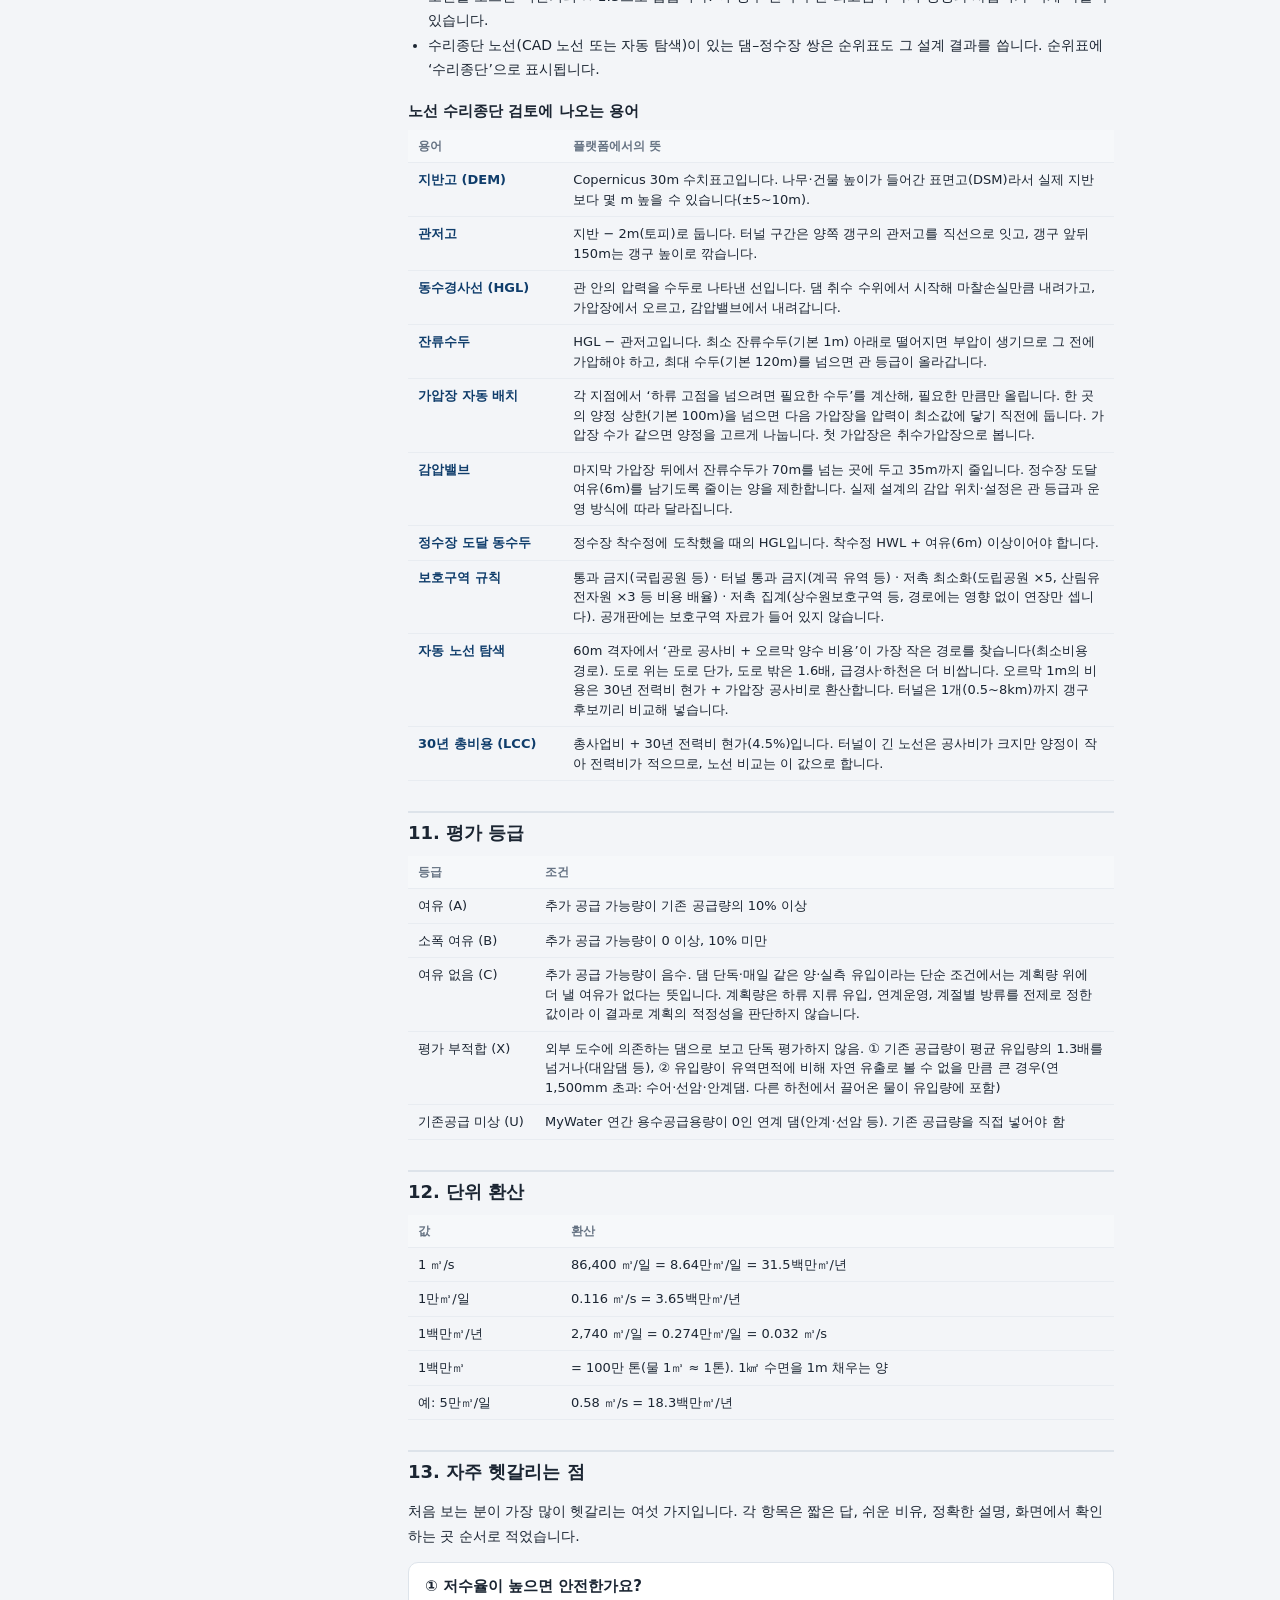
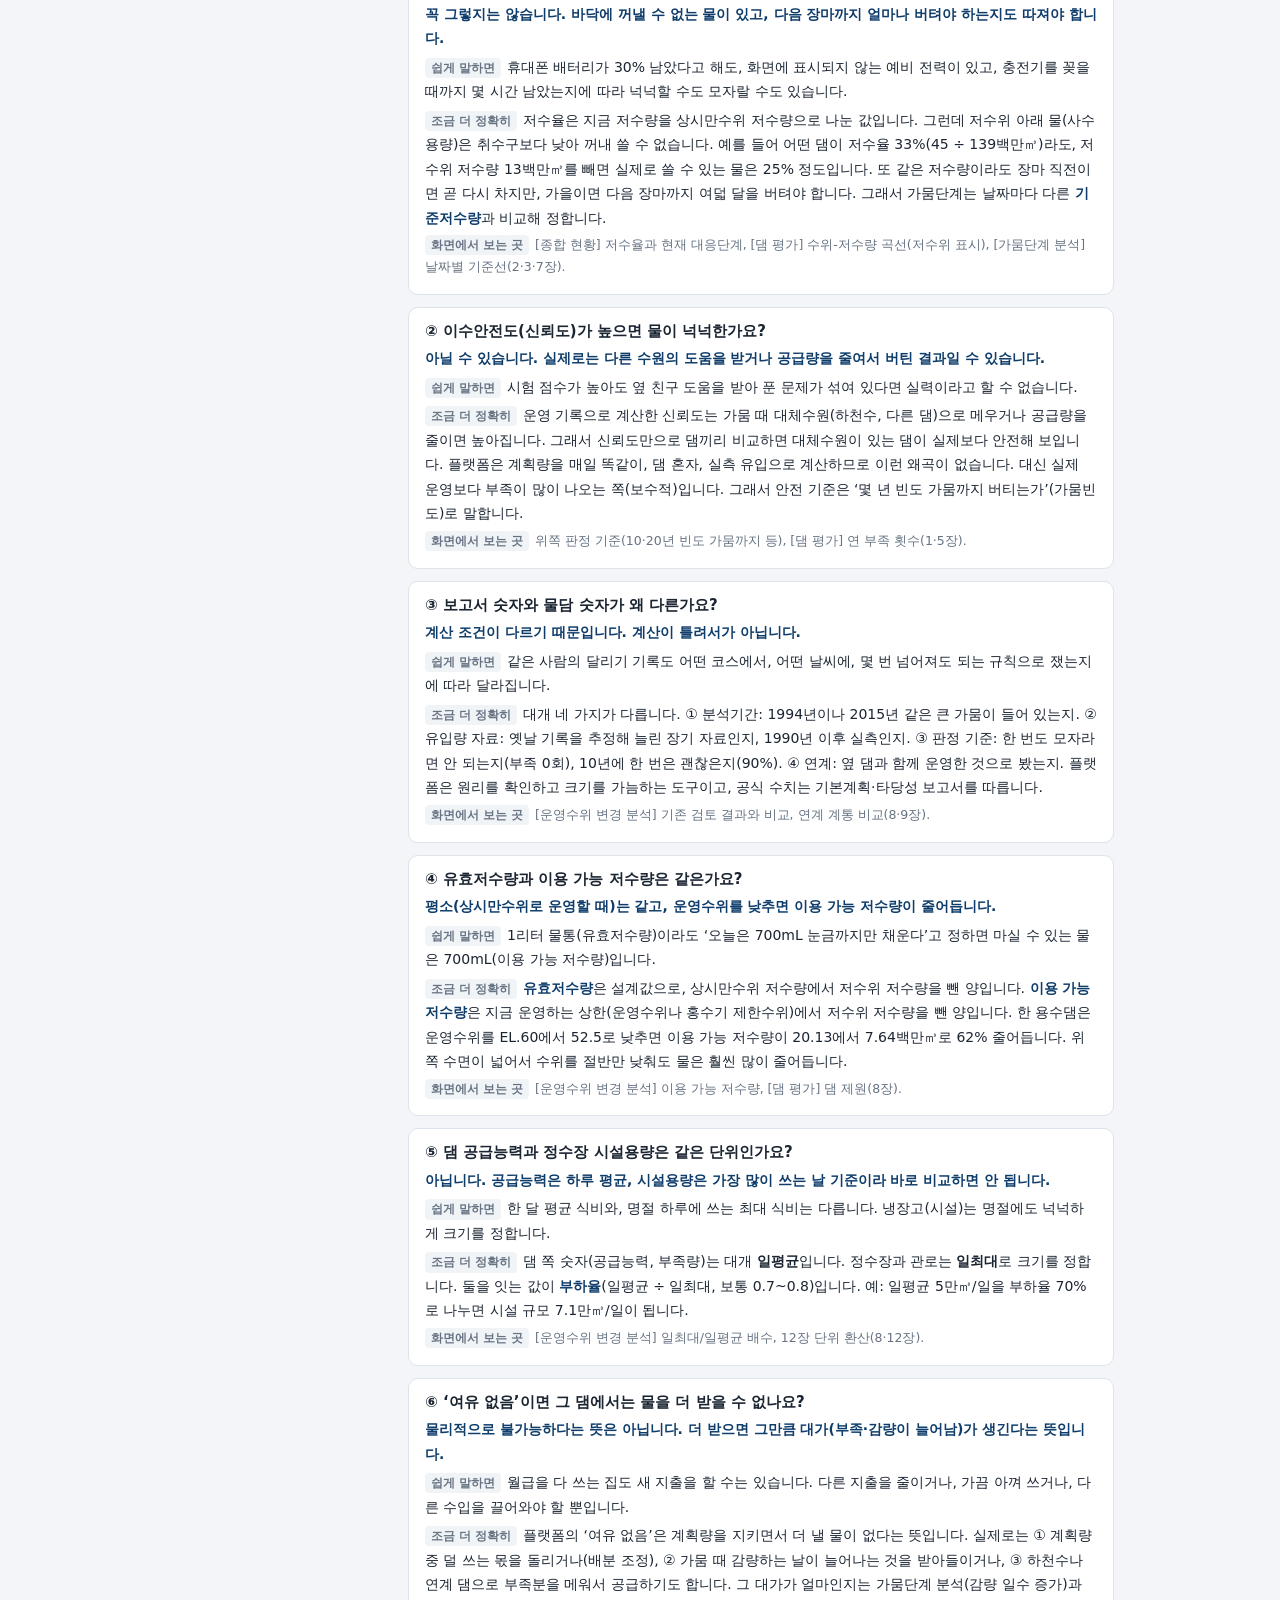
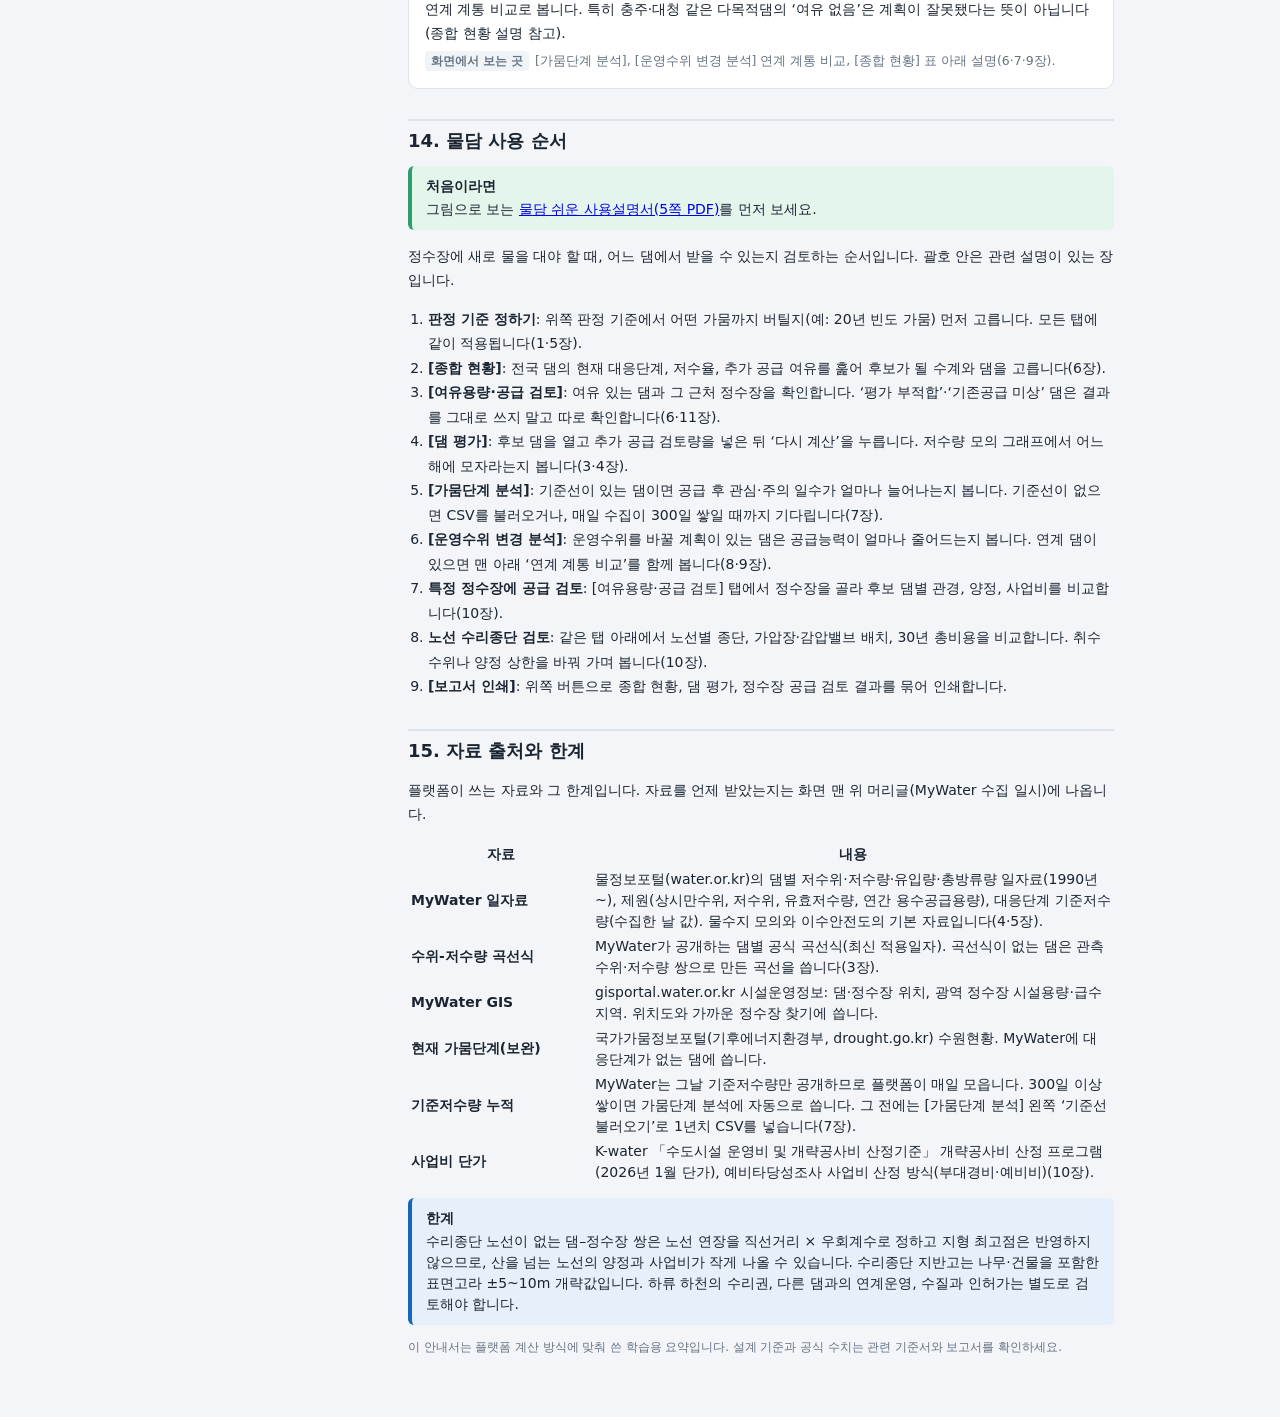
==== commit d02c69c3: "판정 기준을 엄격→완화 순서로, 정수장·노선 관리와 자료·방법론 탭 정리 - 정수장 HWL·사업비 변수는 여유용량·공급 검토 탭으로, 기준선 CSV·자료 갱신은 가뭄단계 분석 탭으" ====
--- a/guide.html
+++ b/guide.html
@@ -85,6 +85,7 @@
     <li><a href="#s12">단위 환산</a></li>
     <li><a href="#s13">자주 헷갈리는 점</a></li>
     <li><a href="#s14">물담 사용 순서</a></li>
+    <li><a href="#s15">자료 출처와 한계</a></li>
   </ol>
 </nav>
 
@@ -180,8 +181,8 @@
 <p>평가는 기준 하나를 정하고 그 기준으로 판단합니다. 물담은 <b>20년 빈도(추천)</b>로 판단하고, 기록적인 가뭄을 견디는지(보수적)와 기준을 낮추면 얼마까지 되는지(완화)를 범위로 함께 볼 수 있게 세 가지만 두었습니다.</p>
 <table class="t">
   <tr><th style="width:36%">기준</th><th>뜻</th></tr>
+  <tr><td><b>관측기간 최대 가뭄까지</b> (보수적 · 부족 0회)</td><td>분석기간 동안 한 번도 모자라면 안 됩니다. 1990~2026년 자료(37년)면 약 37년 빈도 가뭄까지 견디는 셈입니다. 기록적인 가뭄이 다시 와도 버틸 수 있는지 확인하는 기준입니다.</td></tr>
   <tr><td><b>20년 빈도 가뭄까지</b> (추천 · 연 신뢰도 95%)</td><td>20년에 한 번 오는 가뭄까지는 계획량을 낼 수 있어야 합니다. 1년 중 하루라도 모자라면 그해를 부족한 해로 셉니다. 댐 공급능력을 평가할 때 흔히 쓰는 계획 기준입니다.</td></tr>
-  <tr><td><b>관측기간 최대 가뭄까지</b> (보수적 · 부족 0회)</td><td>분석기간 동안 한 번도 모자라면 안 됩니다. 1990~2026년 자료(37년)면 약 37년 빈도 가뭄까지 견디는 셈입니다. 기록적인 가뭄이 다시 와도 버틸 수 있는지 확인하는 기준입니다.</td></tr>
   <tr><td><b>10년 빈도 가뭄까지</b> (완화 · 연 신뢰도 90%)</td><td>10년에 한 번 정도 모자라는 것을 허용합니다. 농업용수 저수지 설계에 흔히 쓰는 수준이라, 생활·공업용수에는 느슨합니다. '기준을 낮추면 최대 얼마까지'를 보는 상한으로만 쓰세요.</td></tr>
 </table>
 <div class="box"><b>자료 길이에 따라 빈도 기준이 겹칩니다</b>유입량 자료가 약 38년이면 20년 빈도(연 95%)는 부족한 해 1번까지, 30년 빈도(연 96.7%)도 1번까지 허용하므로 결과가 같습니다. 그래서 30년 빈도는 따로 두지 않았습니다. 자료가 20년보다 짧은 댐은 20년 빈도도 '부족 0회'와 같아집니다.</div>
@@ -305,6 +306,20 @@
   <li><b>노선 수리종단 검토</b>: 같은 탭 아래에서 노선별 종단, 가압장·감압밸브 배치, 30년 총비용을 비교합니다. 취수 수위나 양정 상한을 바꿔 가며 봅니다(10장).</li>
   <li><b>[보고서 인쇄]</b>: 위쪽 버튼으로 종합 현황, 댐 평가, 정수장 공급 검토 결과를 묶어 인쇄합니다.</li>
 </ol>
+<h2 id="s15">15. 자료 출처와 한계</h2>
+<p>플랫폼이 쓰는 자료와 그 한계입니다. 자료를 언제 받았는지는 화면 맨 위 머리글(MyWater 수집 일시)에 나옵니다.</p>
+<table>
+  <tr><th style="width:26%">자료</th><th>내용</th></tr>
+  <tr><td><b>MyWater 일자료</b></td><td>물정보포털(water.or.kr)의 댐별 저수위·저수량·유입량·총방류량 일자료(1990년~), 제원(상시만수위, 저수위, 유효저수량, 연간 용수공급용량), 대응단계 기준저수량(수집한 날 값). 물수지 모의와 이수안전도의 기본 자료입니다(4·5장).</td></tr>
+  <tr><td><b>수위-저수량 곡선식</b></td><td>MyWater가 공개하는 댐별 공식 곡선식(최신 적용일자). 곡선식이 없는 댐은 관측 수위·저수량 쌍으로 만든 곡선을 씁니다(3장).</td></tr>
+  <tr><td><b>MyWater GIS</b></td><td>gisportal.water.or.kr 시설운영정보: 댐·정수장 위치, 광역 정수장 시설용량·급수지역. 위치도와 가까운 정수장 찾기에 씁니다.</td></tr>
+  <tr><td><b>현재 가뭄단계(보완)</b></td><td>국가가뭄정보포털(기후에너지환경부, drought.go.kr) 수원현황. MyWater에 대응단계가 없는 댐에 씁니다.</td></tr>
+  <tr><td><b>기준저수량 누적</b></td><td>MyWater는 그날 기준저수량만 공개하므로 플랫폼이 매일 모읍니다. 300일 이상 쌓이면 가뭄단계 분석에 자동으로 씁니다. 그 전에는 [가뭄단계 분석] 왼쪽 ‘기준선 불러오기’로 1년치 CSV를 넣습니다(7장).</td></tr>
+  <tr><td><b>사업비 단가</b></td><td>K-water 「수도시설 운영비 및 개략공사비 산정기준」 개략공사비 산정 프로그램(2026년 1월 단가), 예비타당성조사 사업비 산정 방식(부대경비·예비비)(10장).</td></tr>
+  
+</table>
+<div class="box"><b>한계</b>수리종단 노선이 없는 댐–정수장 쌍은 노선 연장을 직선거리 × 우회계수로 정하고 지형 최고점은 반영하지 않으므로, 산을 넘는 노선의 양정과 사업비가 작게 나올 수 있습니다. 수리종단 지반고는 나무·건물을 포함한 표면고라 ±5~10m 개략값입니다. 하류 하천의 수리권, 다른 댐과의 연계운영, 수질과 인허가는 별도로 검토해야 합니다.</div>
+
 <p class="hint">이 안내서는 플랫폼 계산 방식에 맞춰 쓴 학습용 요약입니다. 설계 기준과 공식 수치는 관련 기준서와 보고서를 확인하세요.</p>
 
 </main>
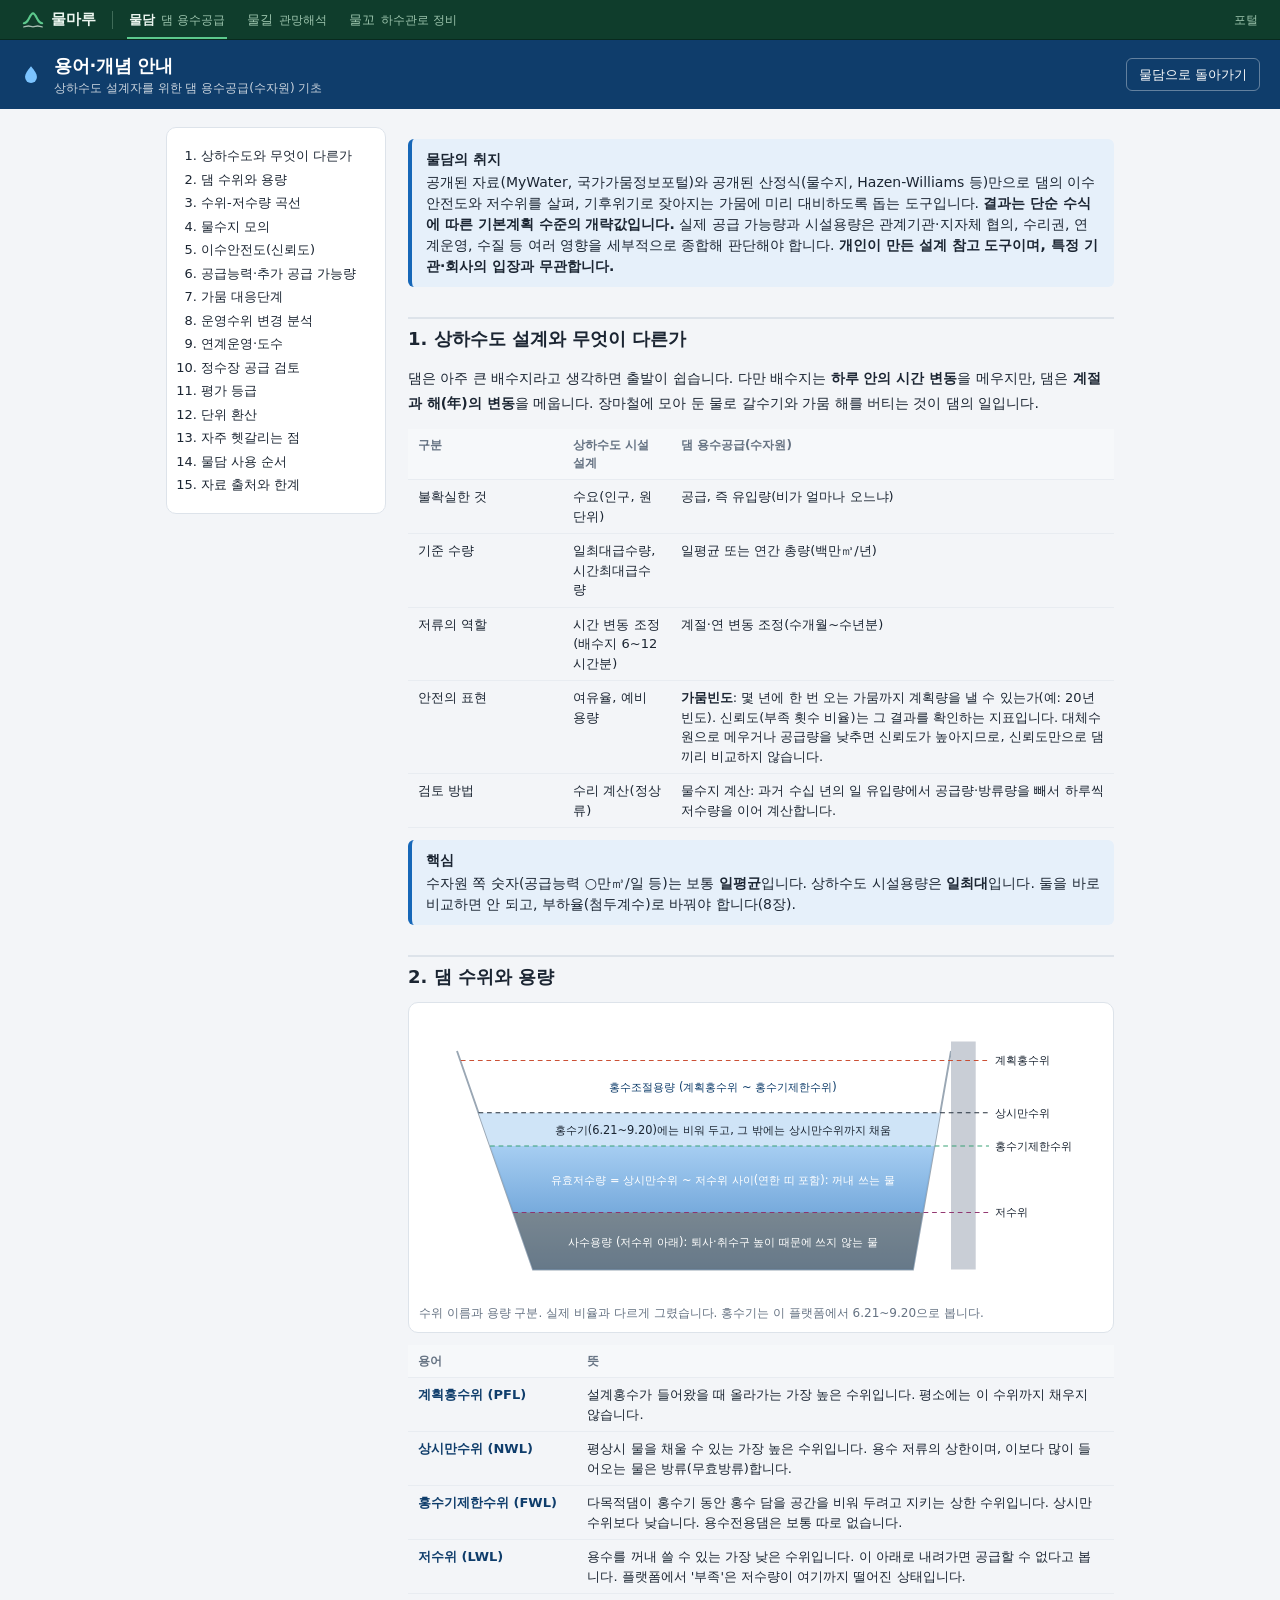
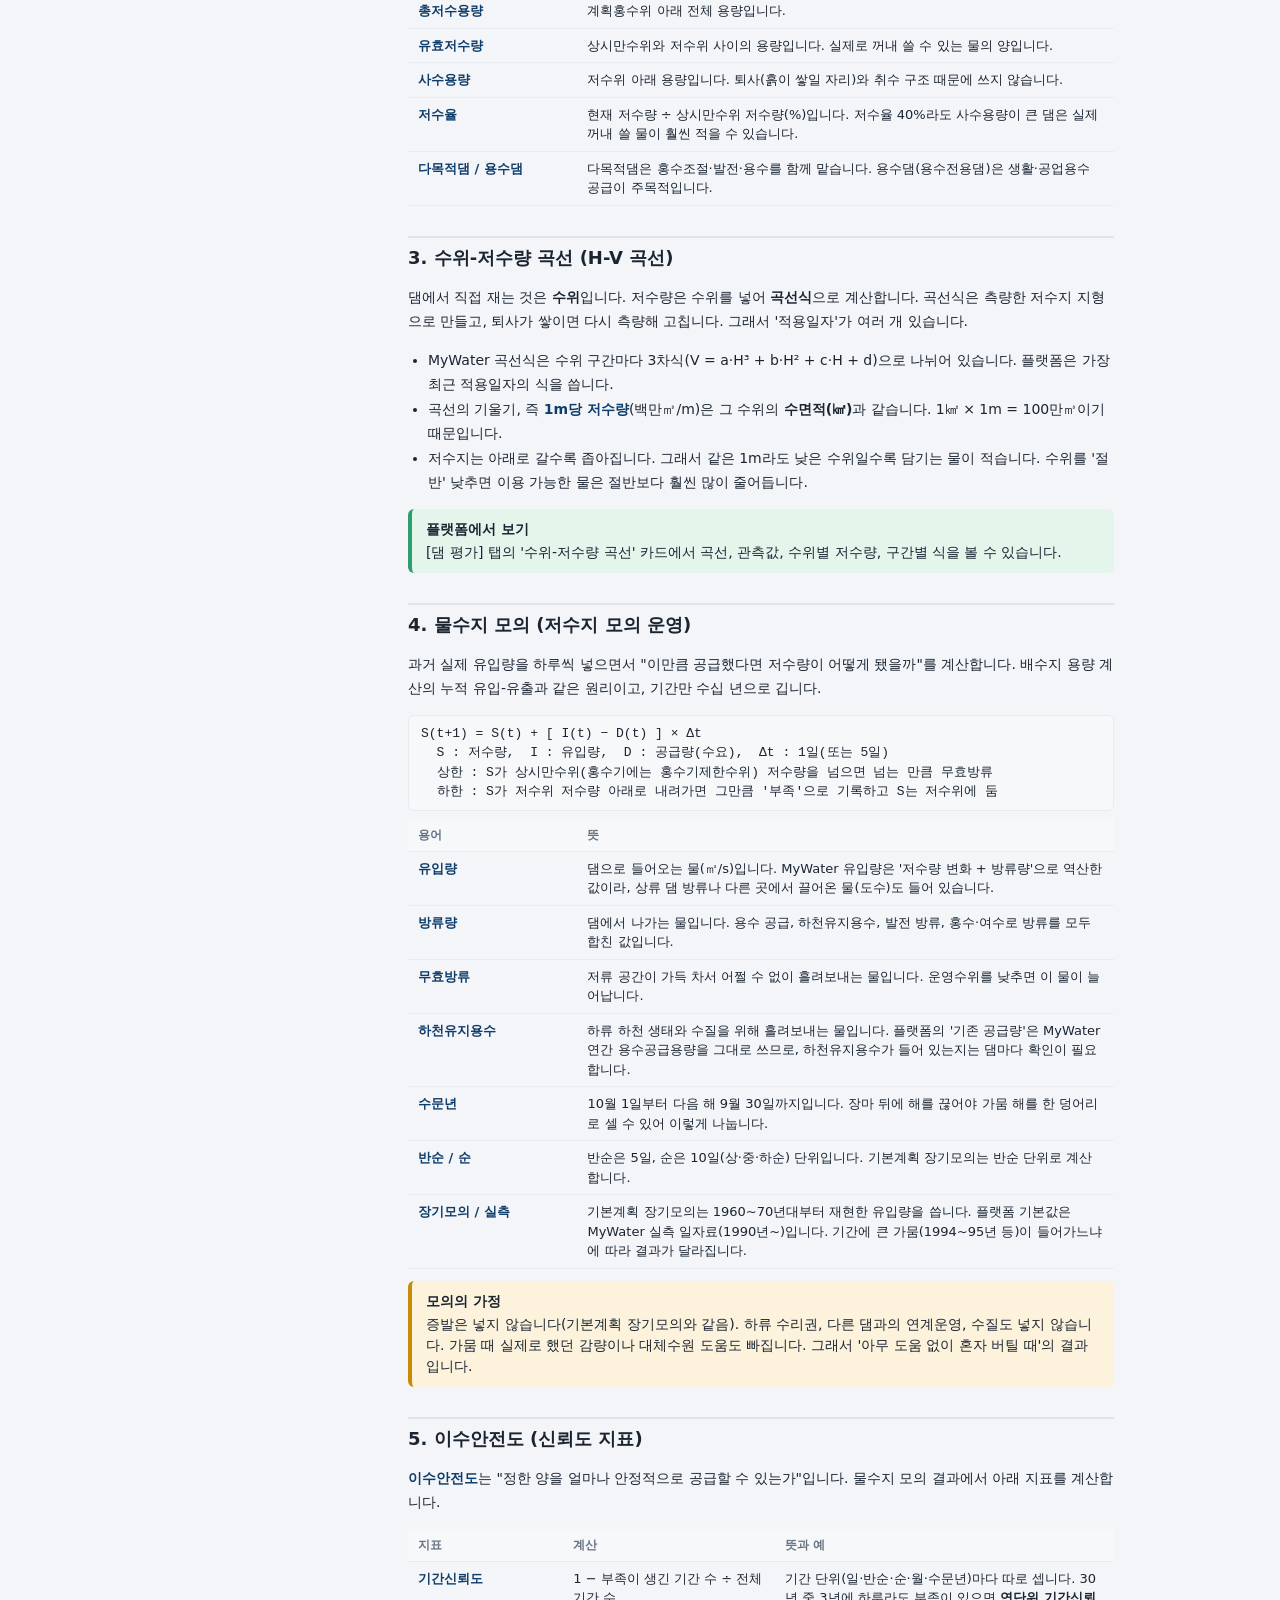
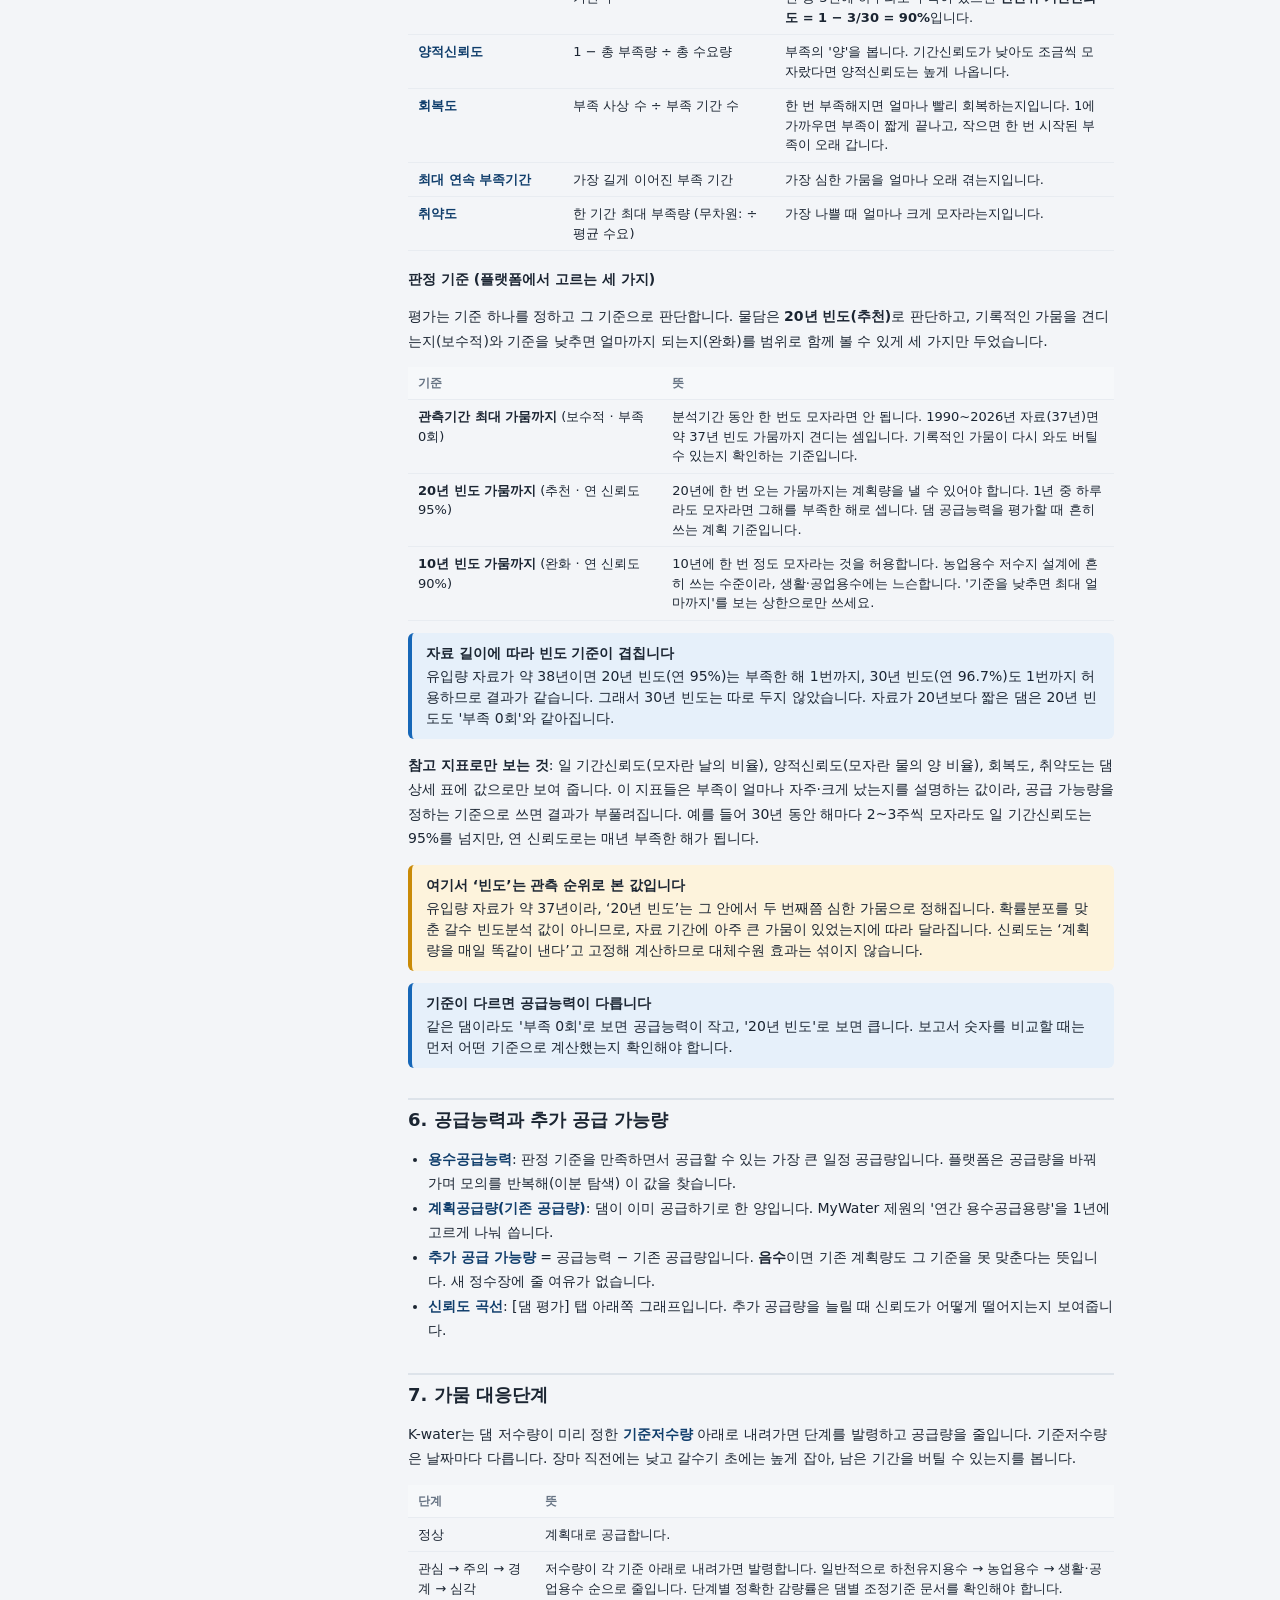
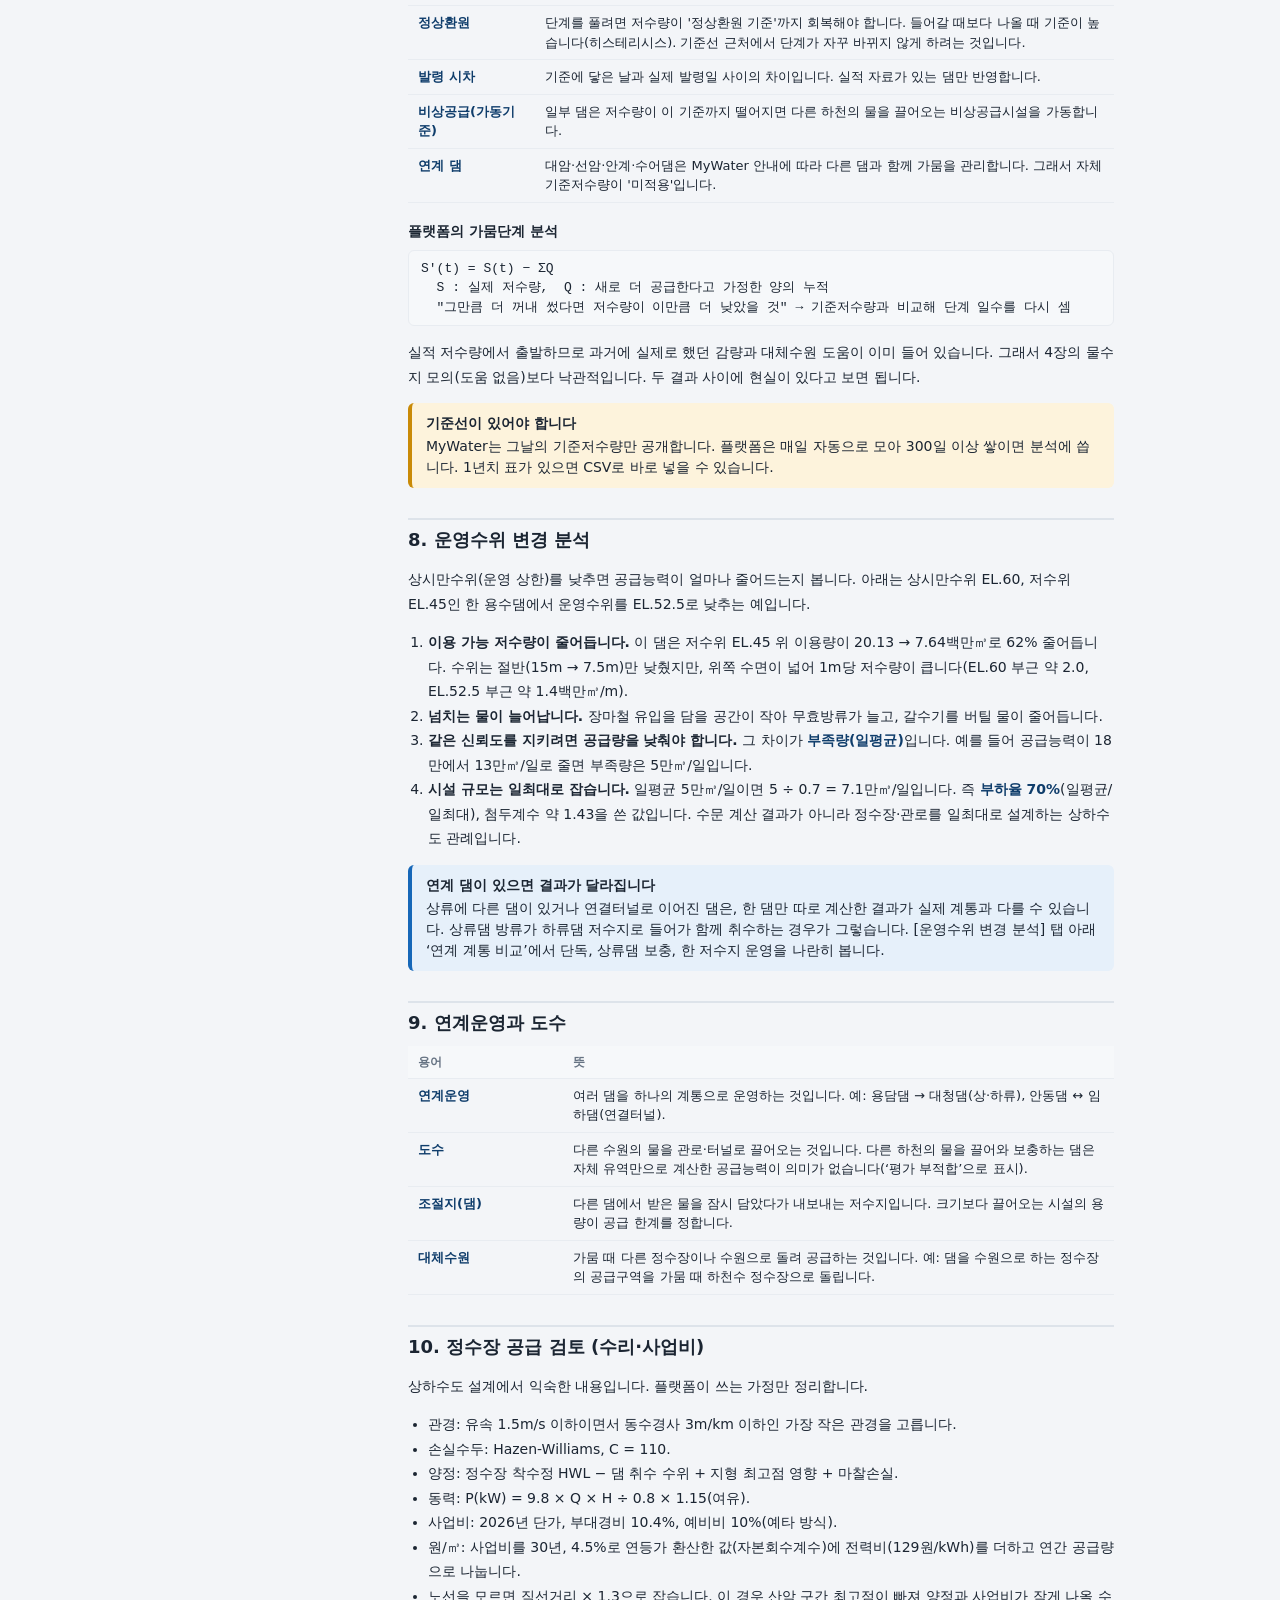
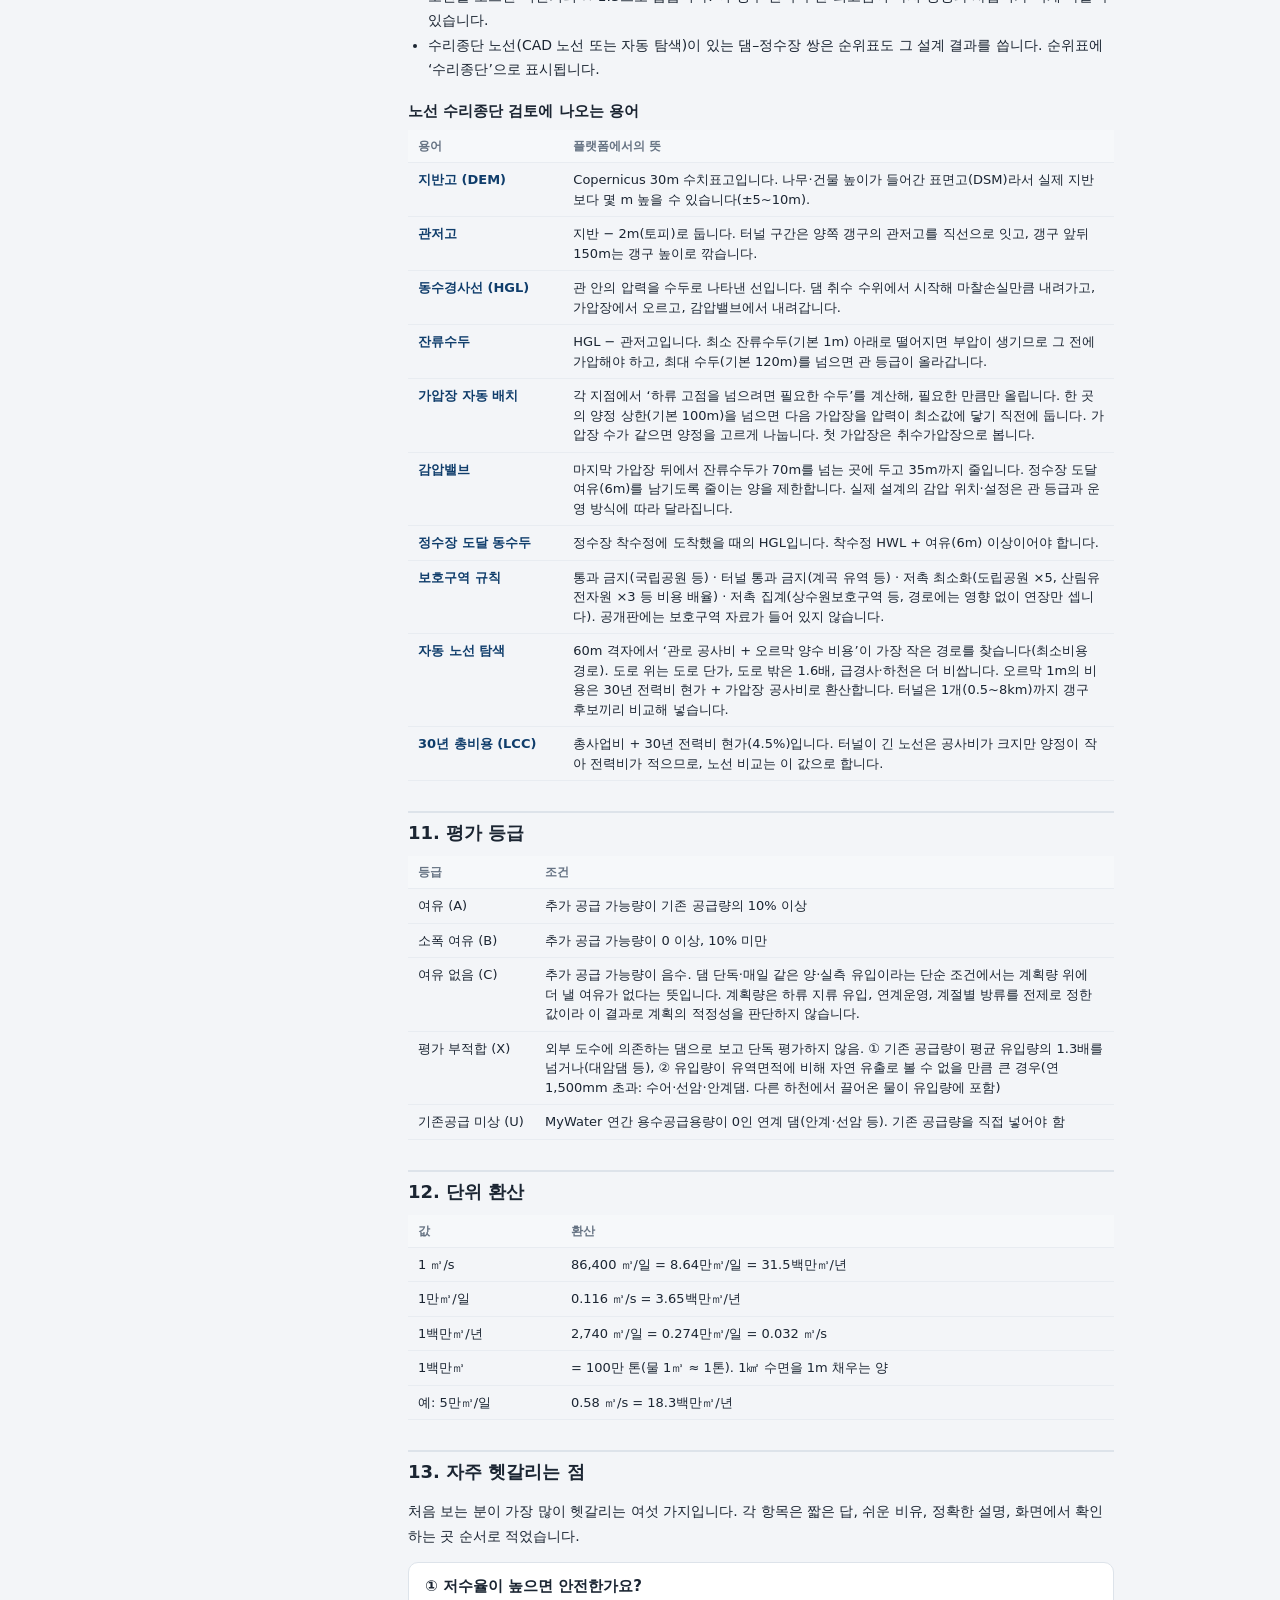
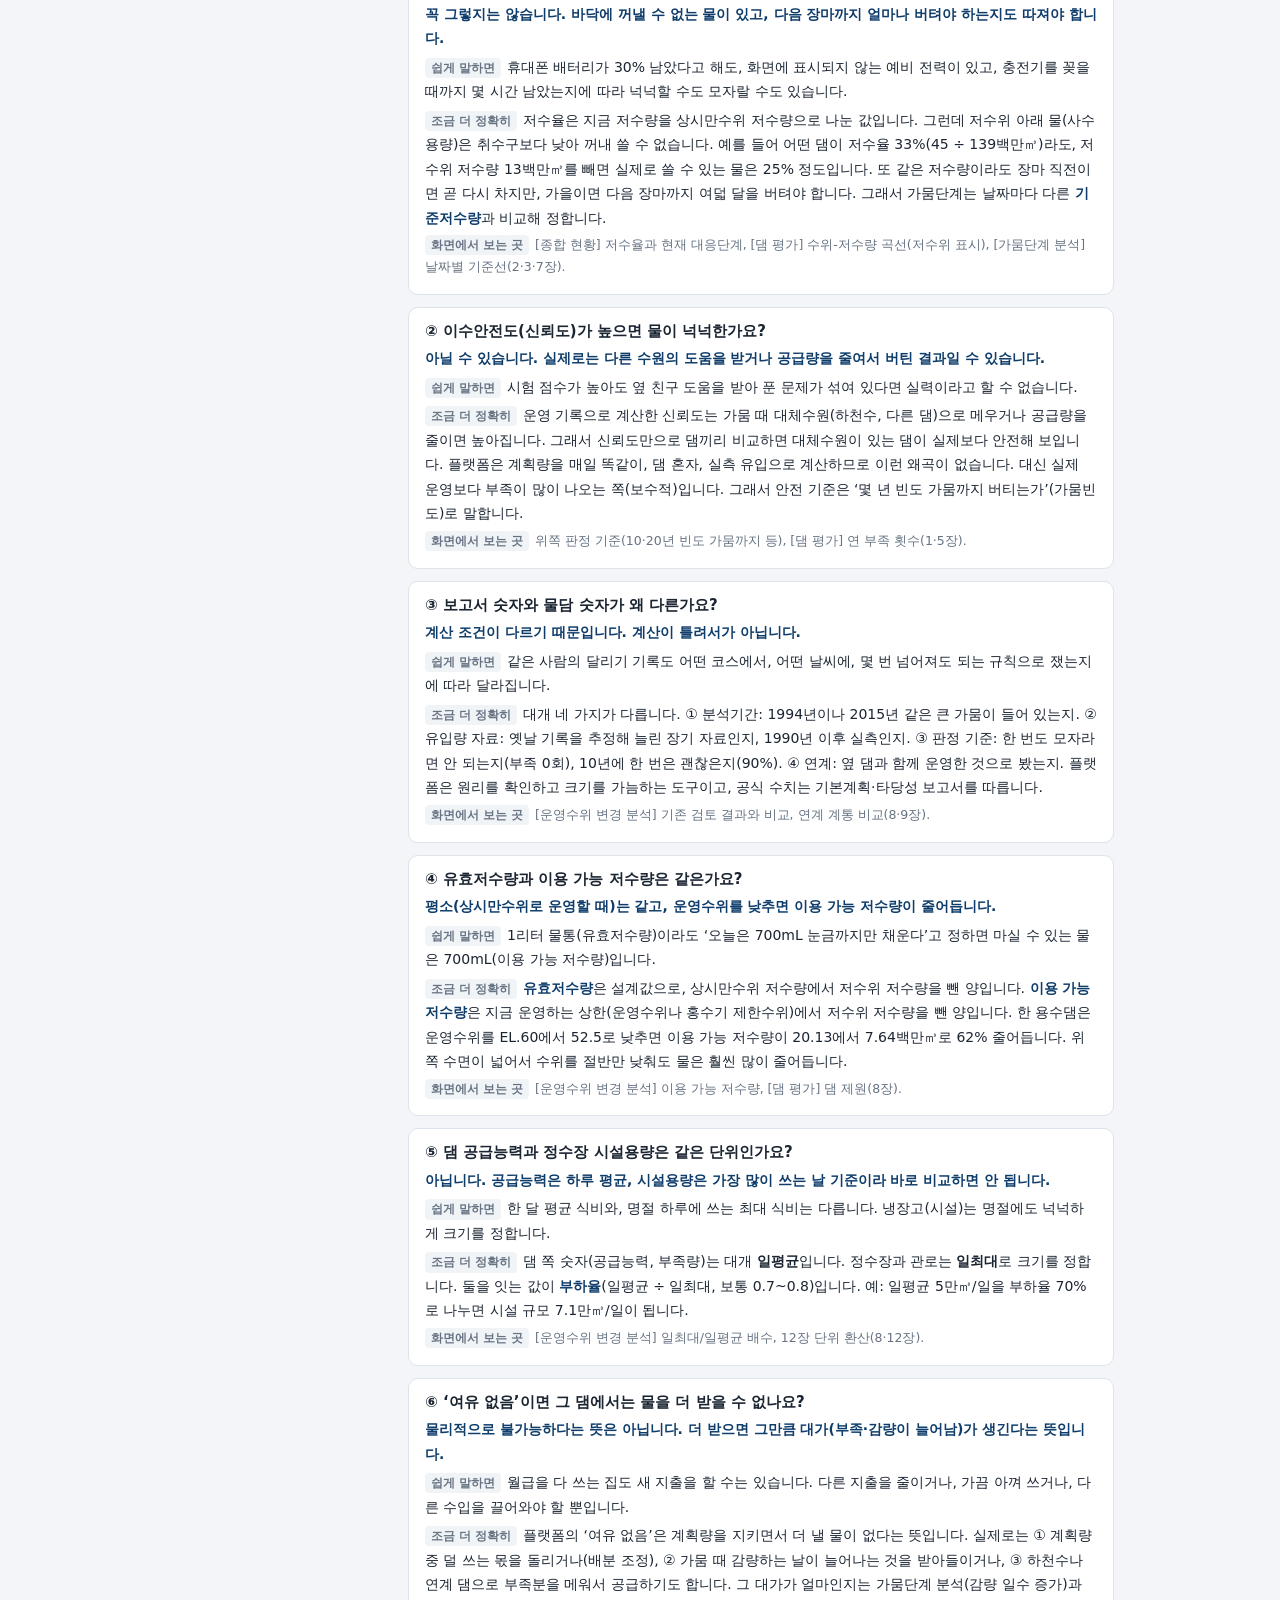
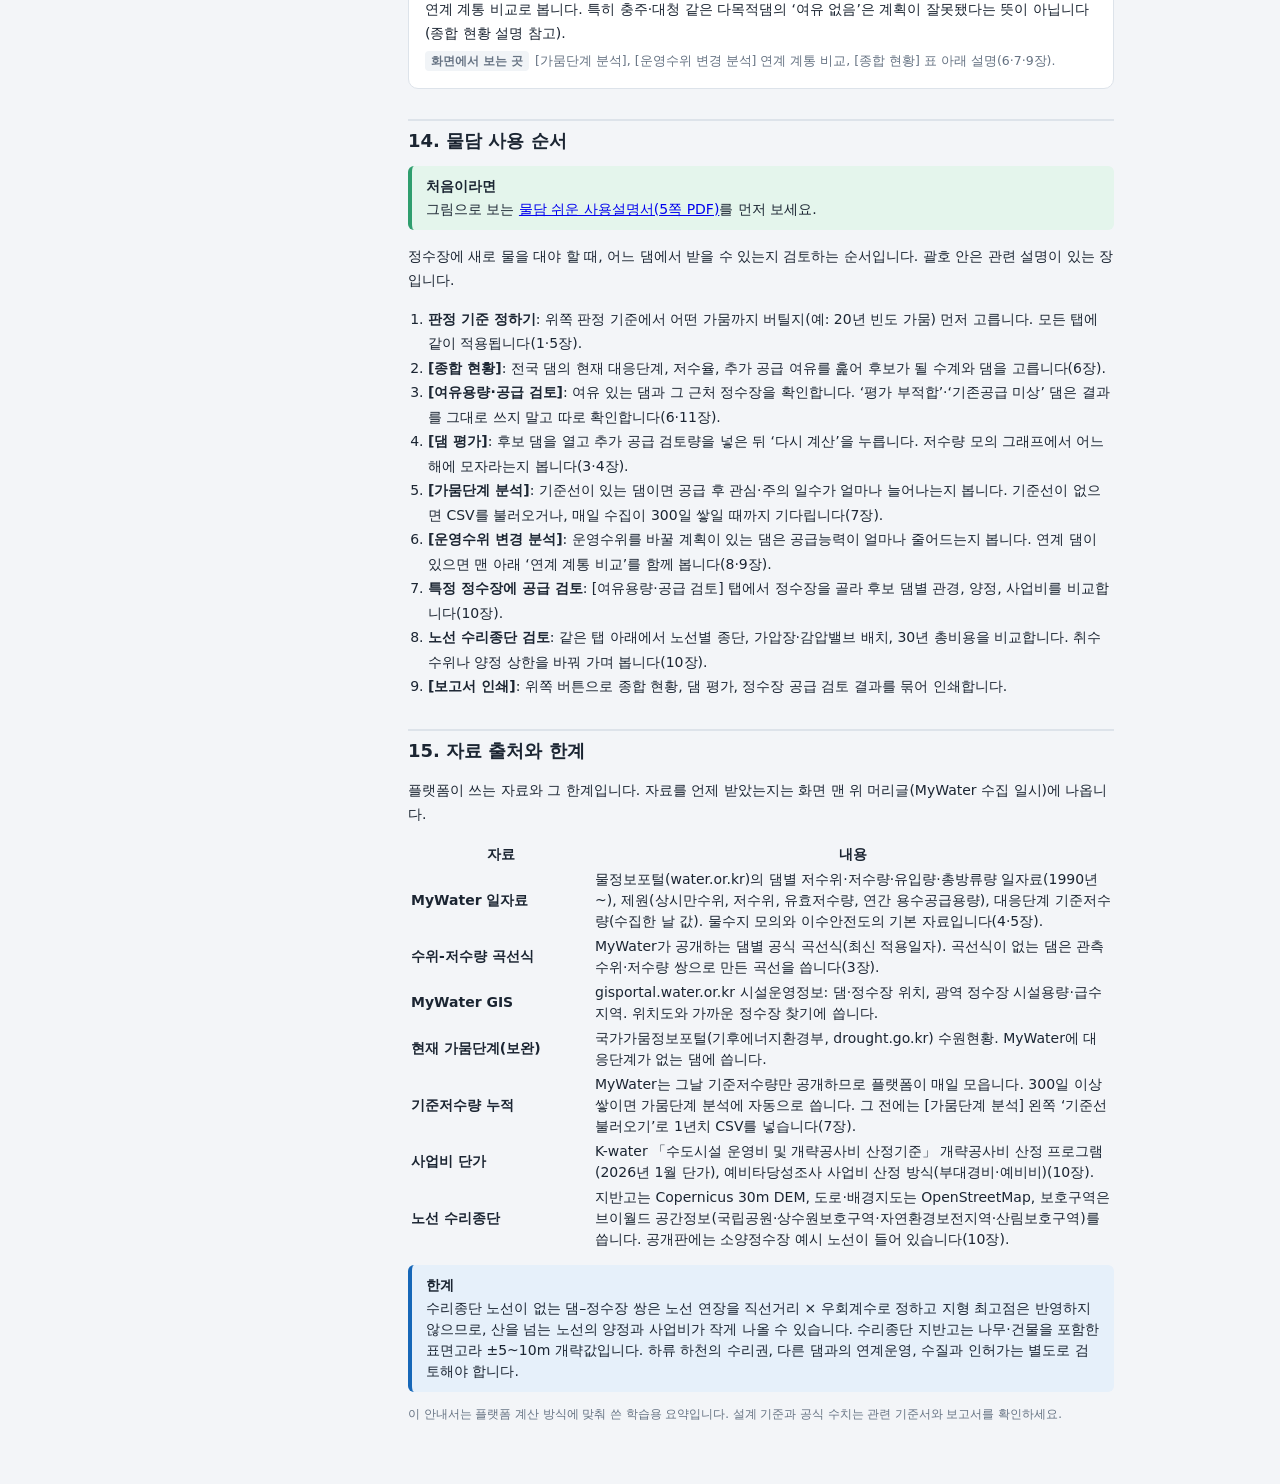
==== commit c2a00904: "소양정수장 예시 노선: 수리종단도·노선 비교·노선도·보호구역 저촉을 공개판에서도 표시 - 공개 자료(Copernicus DEM, OpenStreetMap, 브이월드 보호구역)만으로" ====
--- a/guide.html
+++ b/guide.html
@@ -316,7 +316,7 @@
   <tr><td><b>현재 가뭄단계(보완)</b></td><td>국가가뭄정보포털(기후에너지환경부, drought.go.kr) 수원현황. MyWater에 대응단계가 없는 댐에 씁니다.</td></tr>
   <tr><td><b>기준저수량 누적</b></td><td>MyWater는 그날 기준저수량만 공개하므로 플랫폼이 매일 모읍니다. 300일 이상 쌓이면 가뭄단계 분석에 자동으로 씁니다. 그 전에는 [가뭄단계 분석] 왼쪽 ‘기준선 불러오기’로 1년치 CSV를 넣습니다(7장).</td></tr>
   <tr><td><b>사업비 단가</b></td><td>K-water 「수도시설 운영비 및 개략공사비 산정기준」 개략공사비 산정 프로그램(2026년 1월 단가), 예비타당성조사 사업비 산정 방식(부대경비·예비비)(10장).</td></tr>
-  
+  <tr><td><b>노선 수리종단</b></td><td>지반고는 Copernicus 30m DEM, 도로·배경지도는 OpenStreetMap, 보호구역은 브이월드 공간정보(국립공원·상수원보호구역·자연환경보전지역·산림보호구역)를 씁니다. 공개판에는 소양정수장 예시 노선이 들어 있습니다(10장).</td></tr>
 </table>
 <div class="box"><b>한계</b>수리종단 노선이 없는 댐–정수장 쌍은 노선 연장을 직선거리 × 우회계수로 정하고 지형 최고점은 반영하지 않으므로, 산을 넘는 노선의 양정과 사업비가 작게 나올 수 있습니다. 수리종단 지반고는 나무·건물을 포함한 표면고라 ±5~10m 개략값입니다. 하류 하천의 수리권, 다른 댐과의 연계운영, 수질과 인허가는 별도로 검토해야 합니다.</div>
 
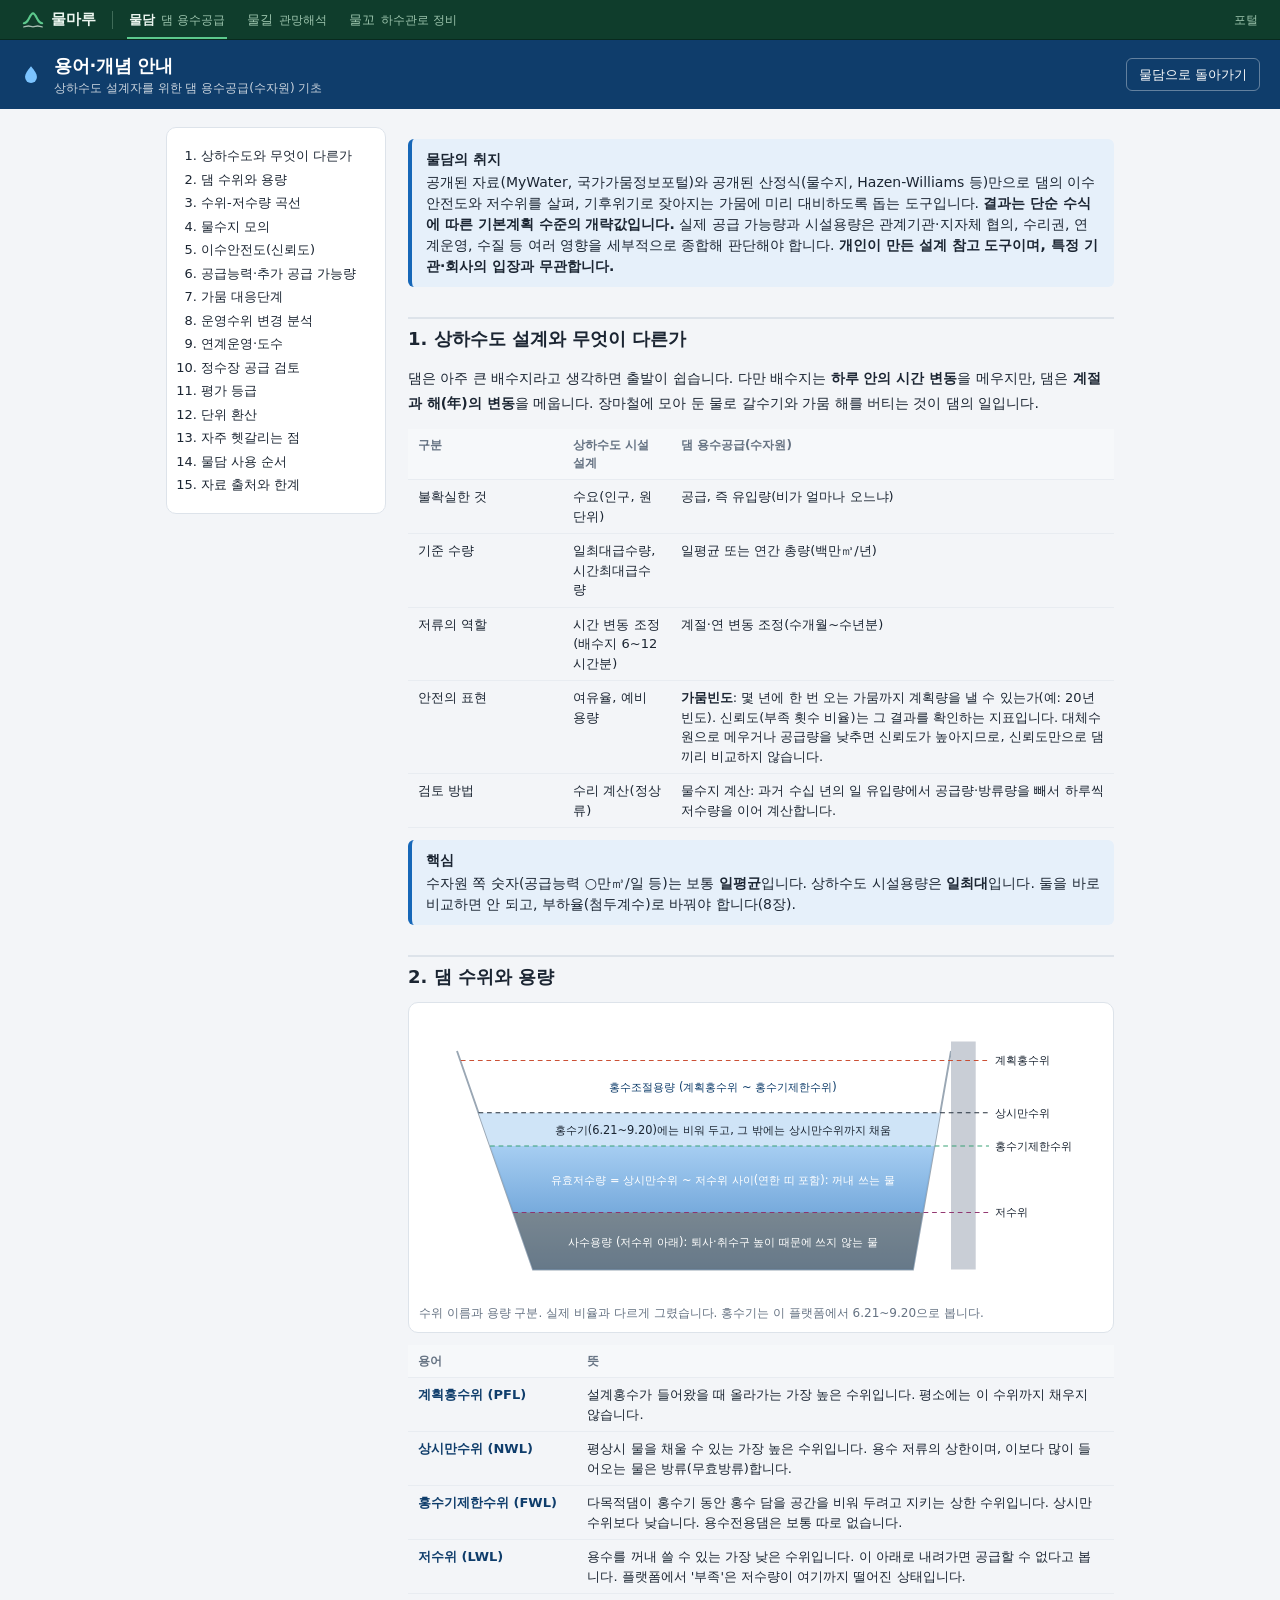
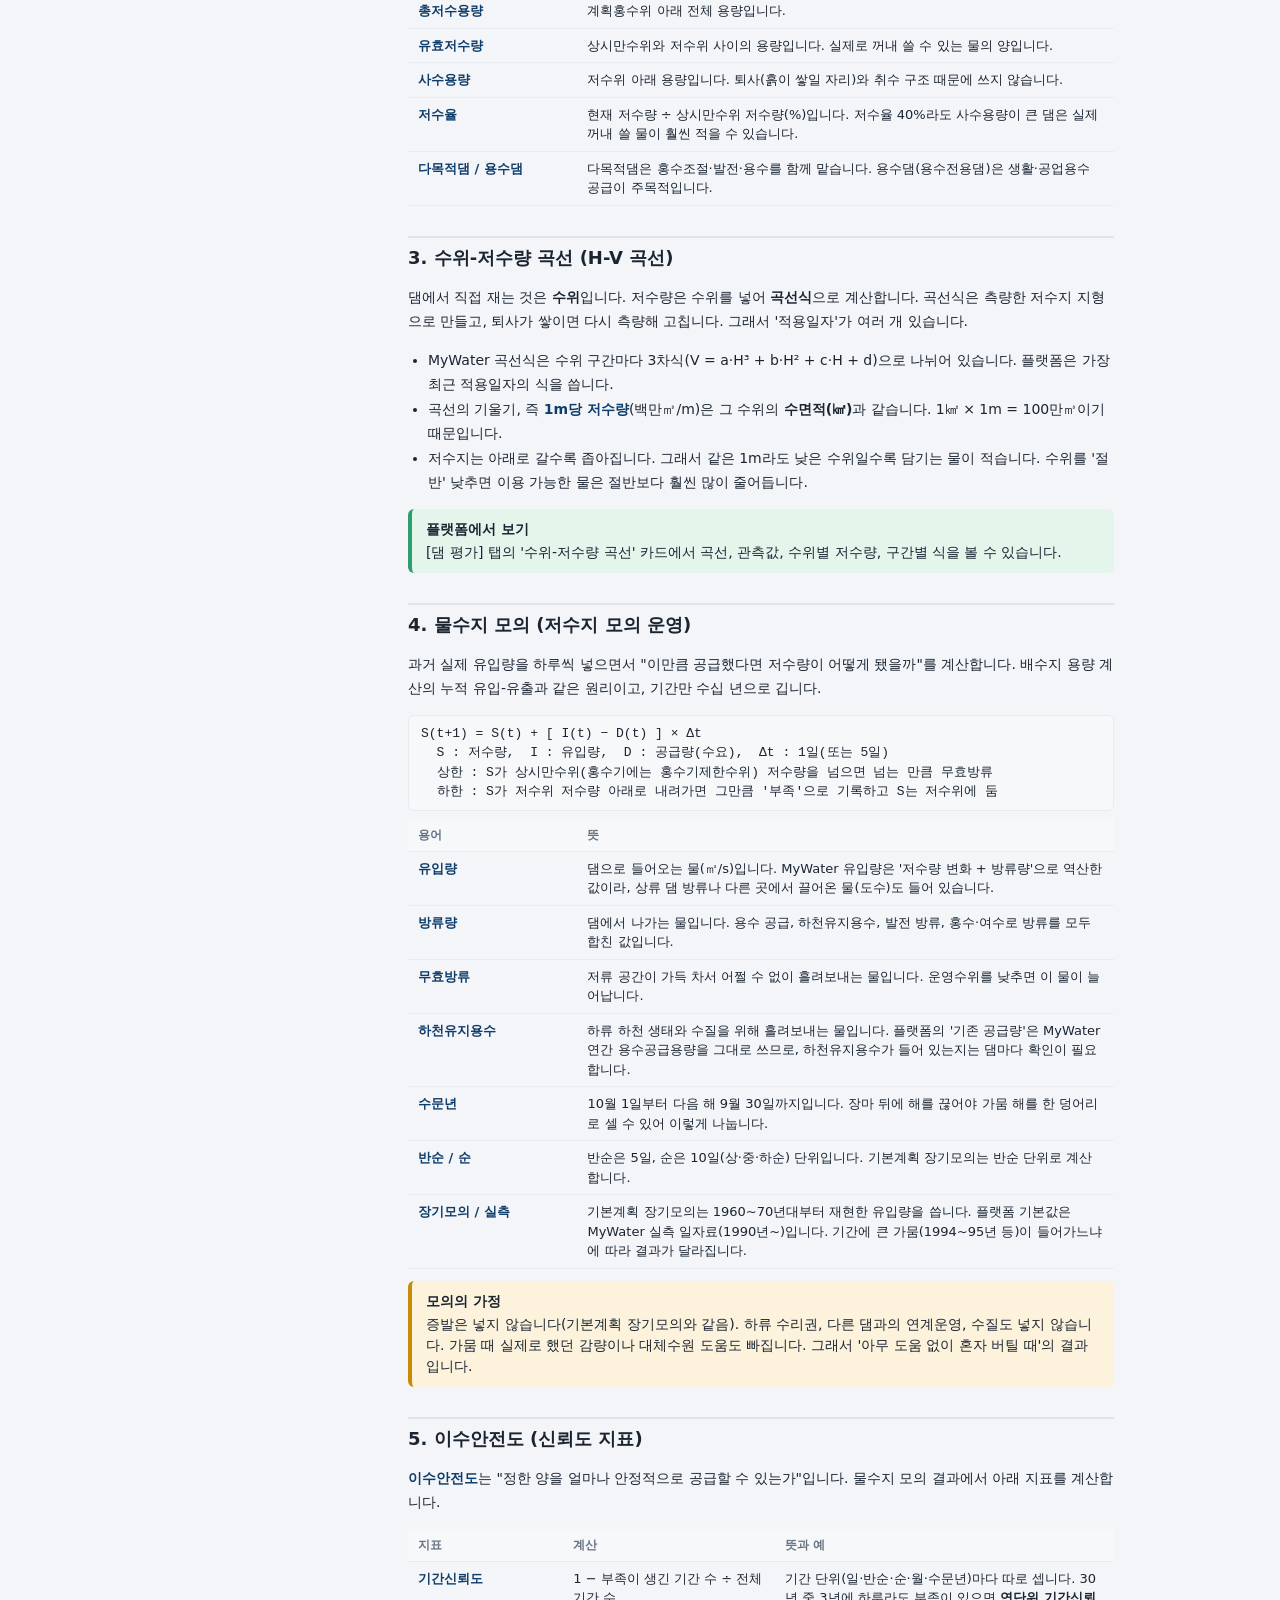
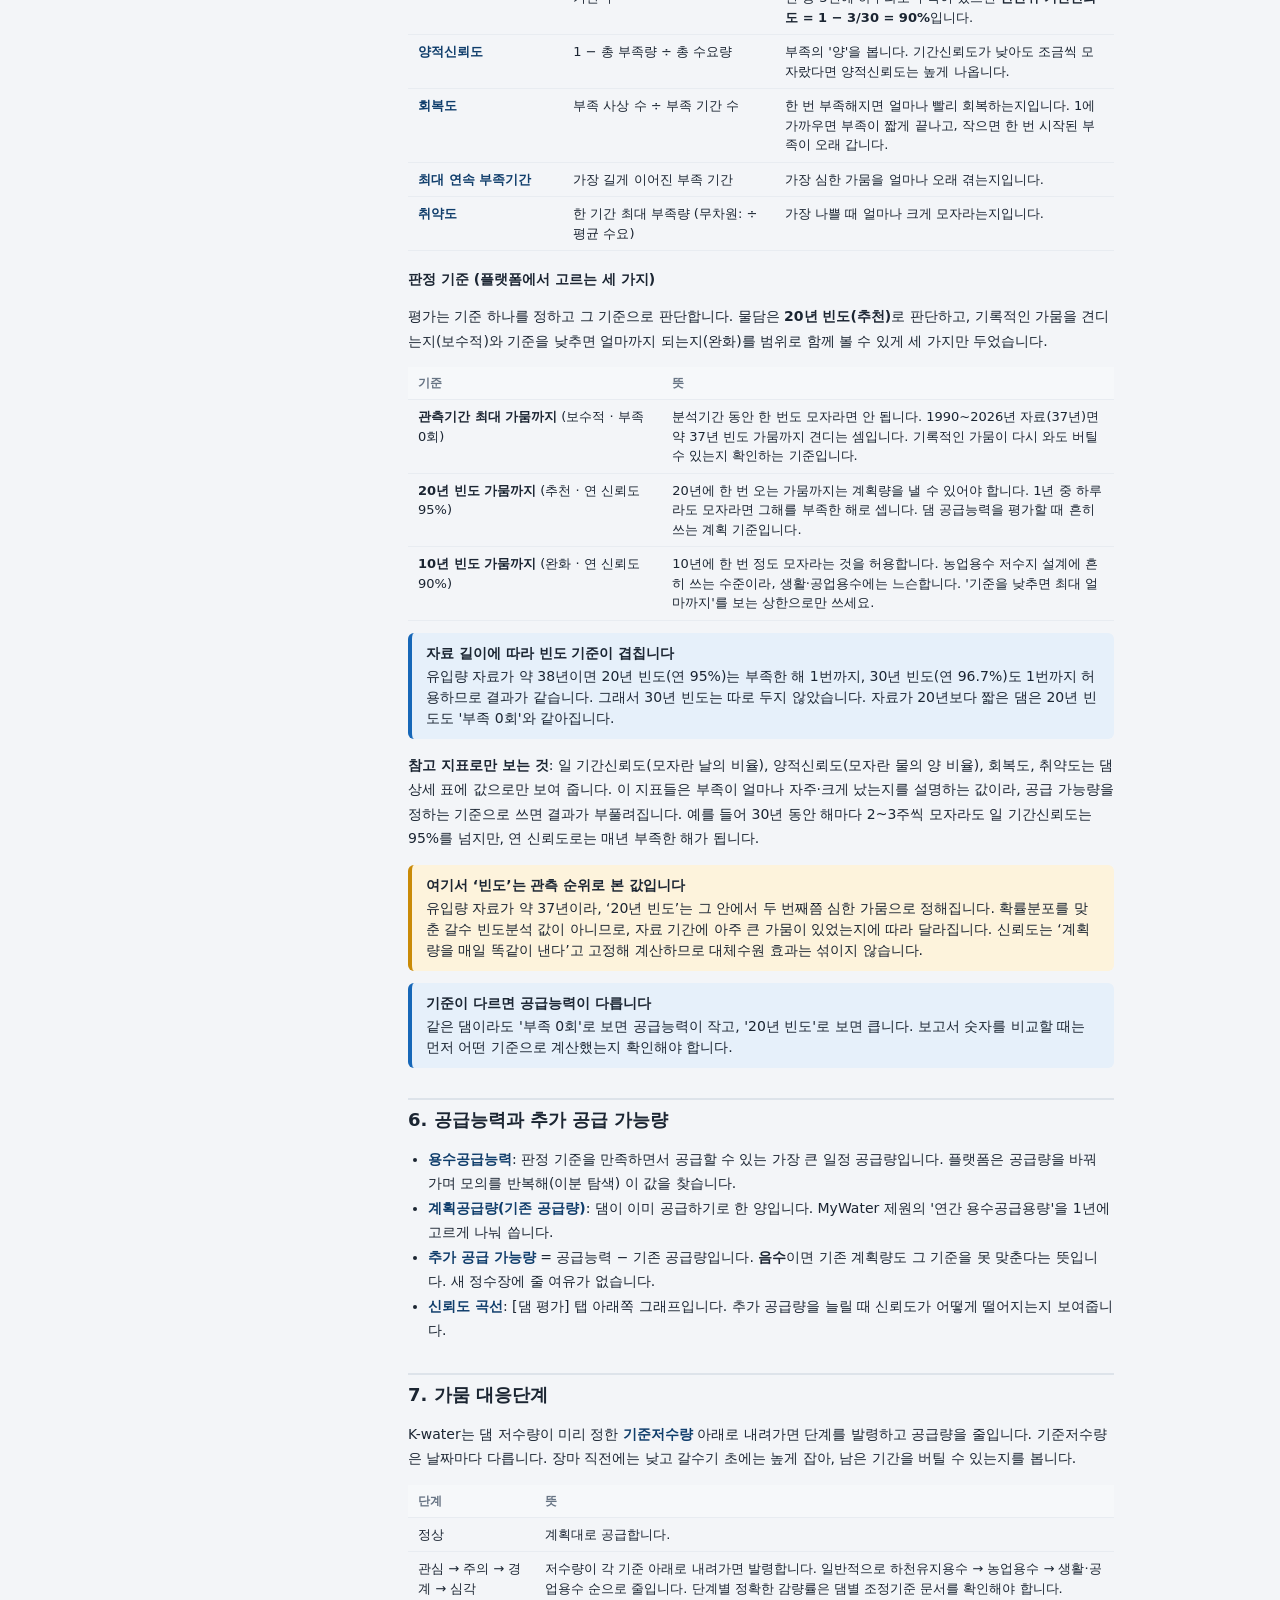
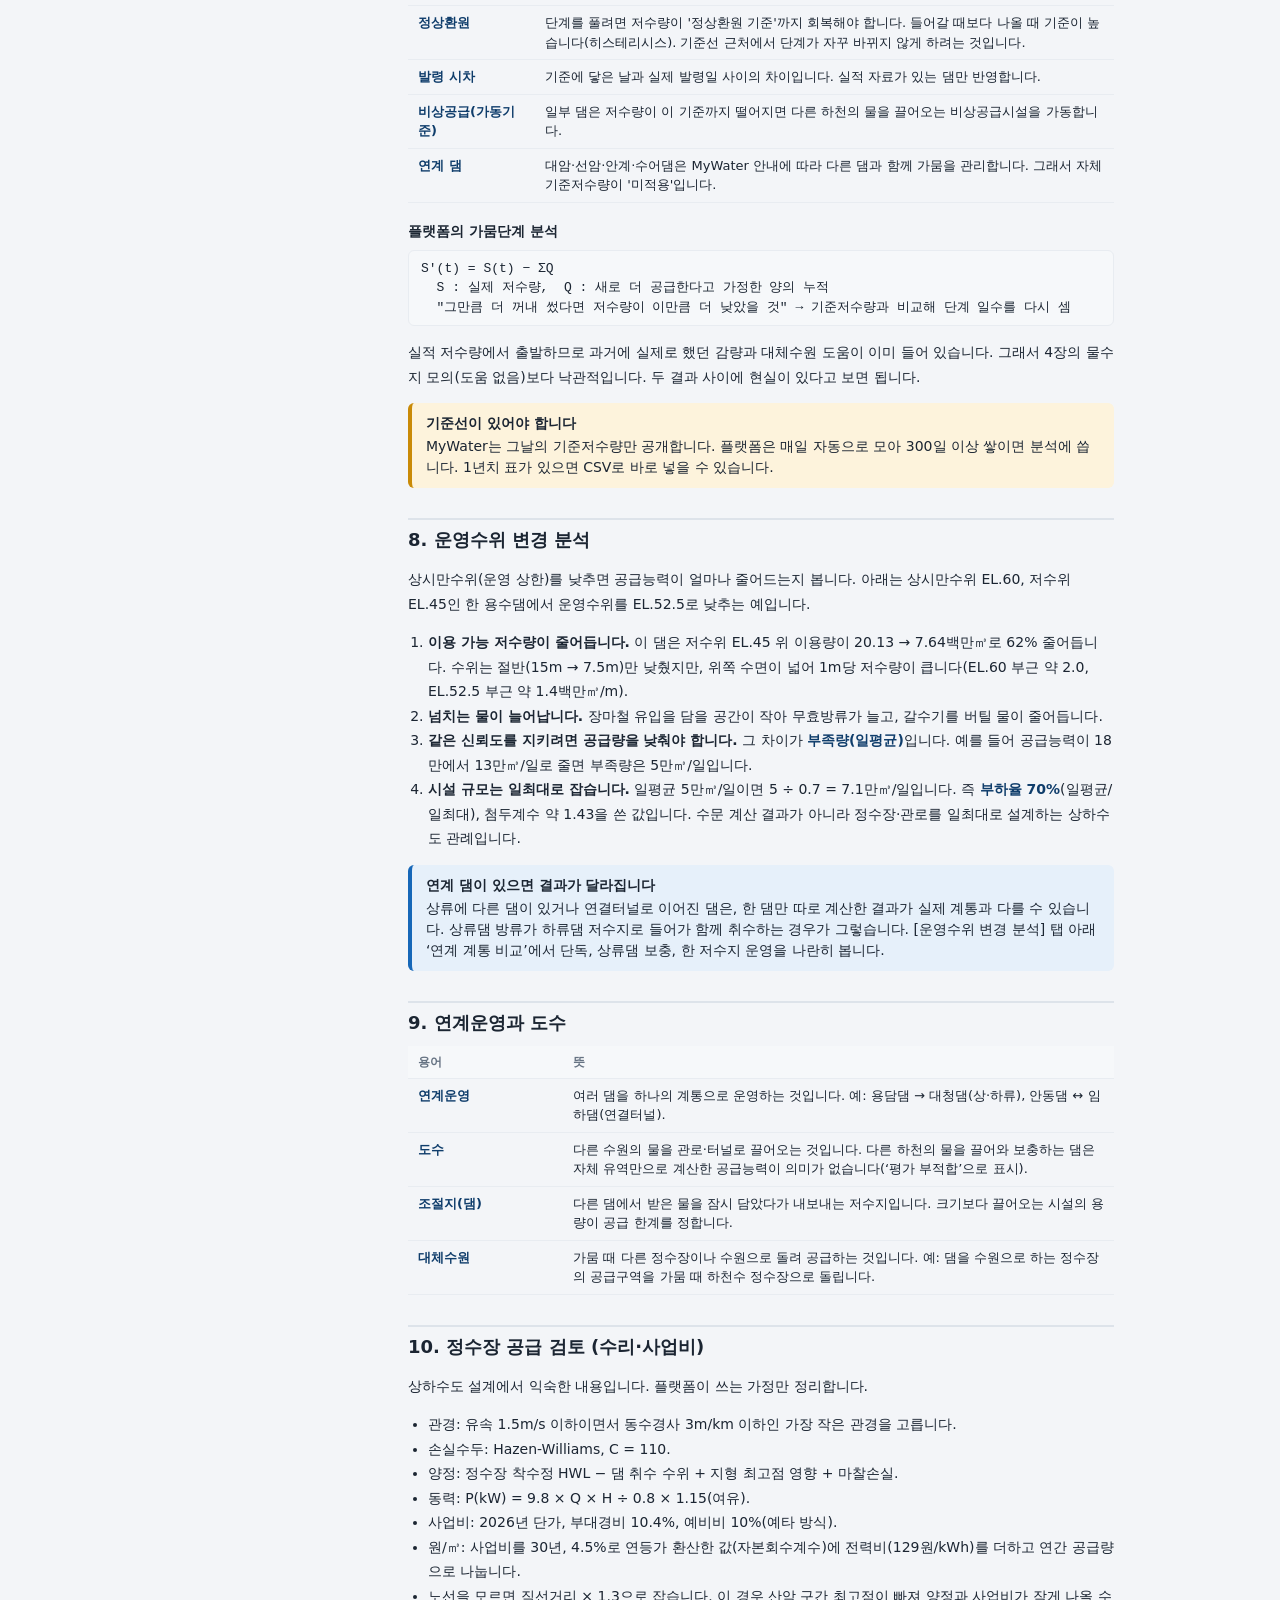
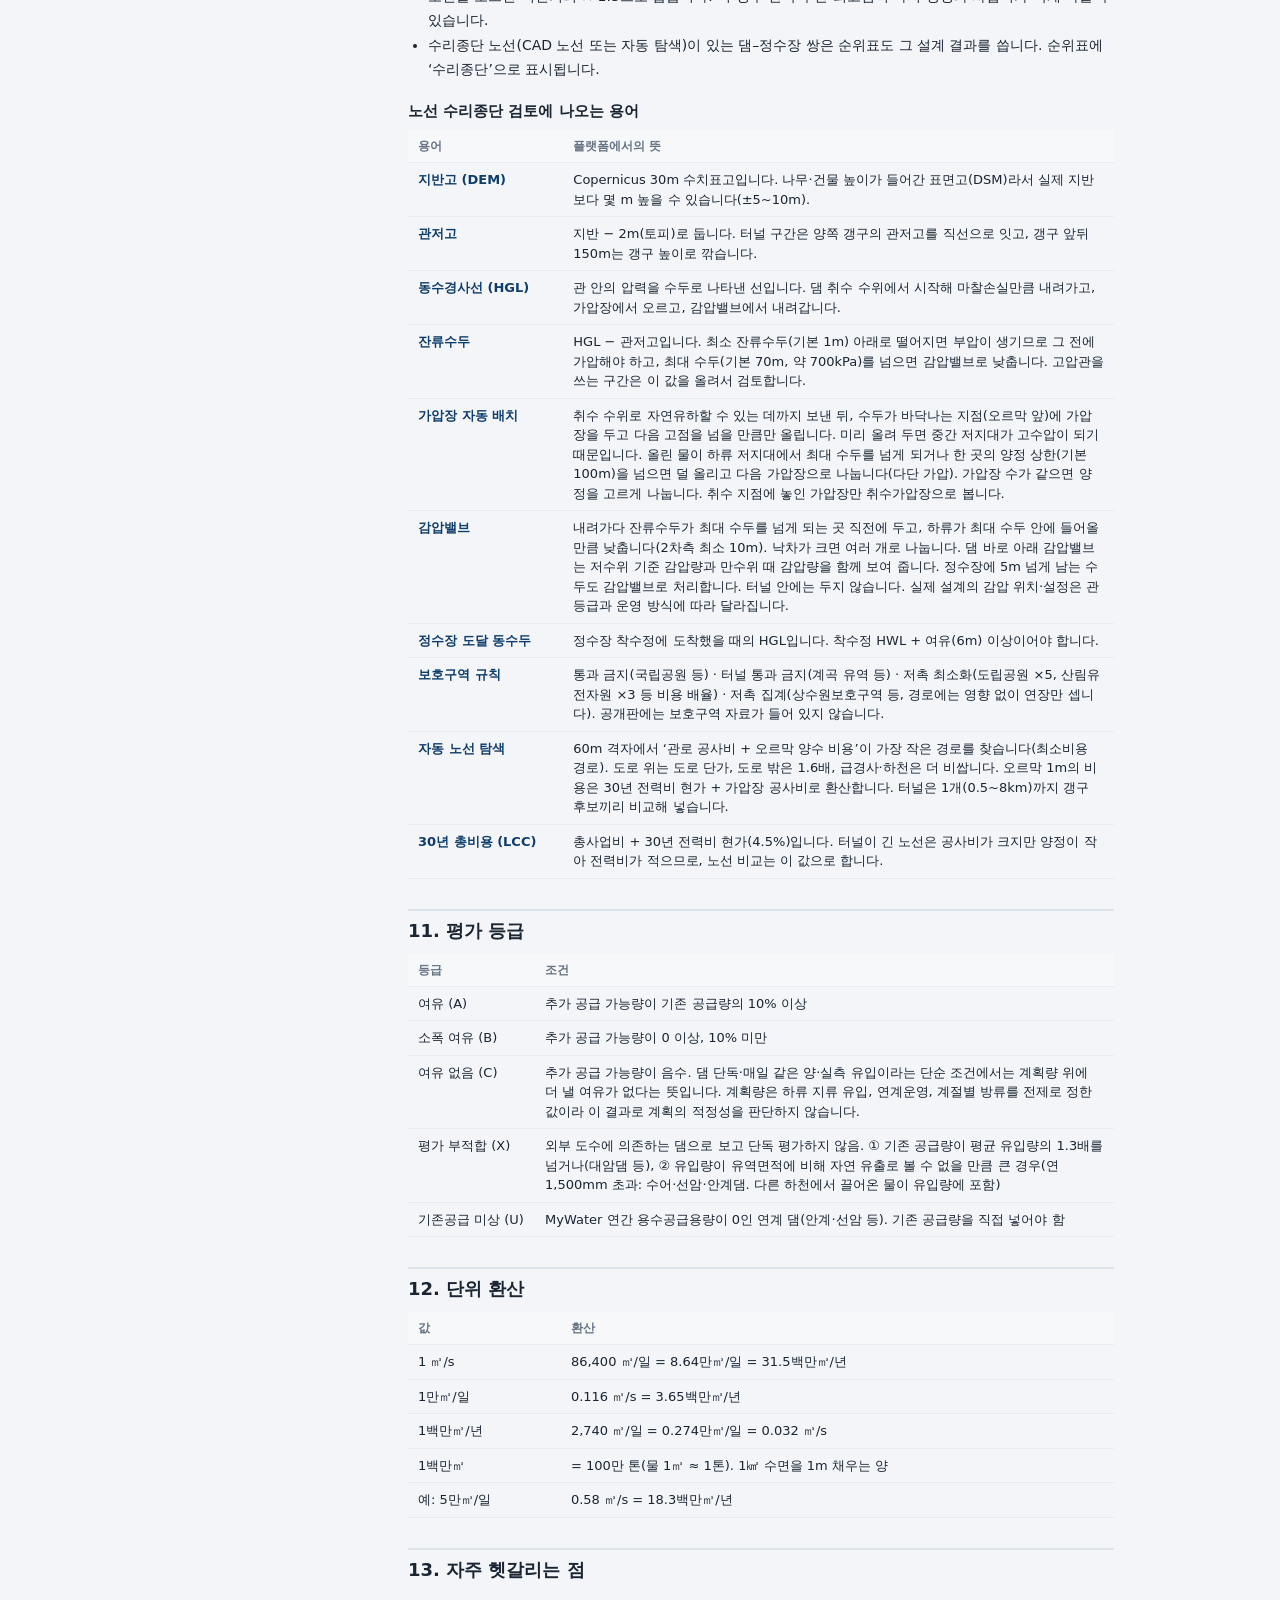
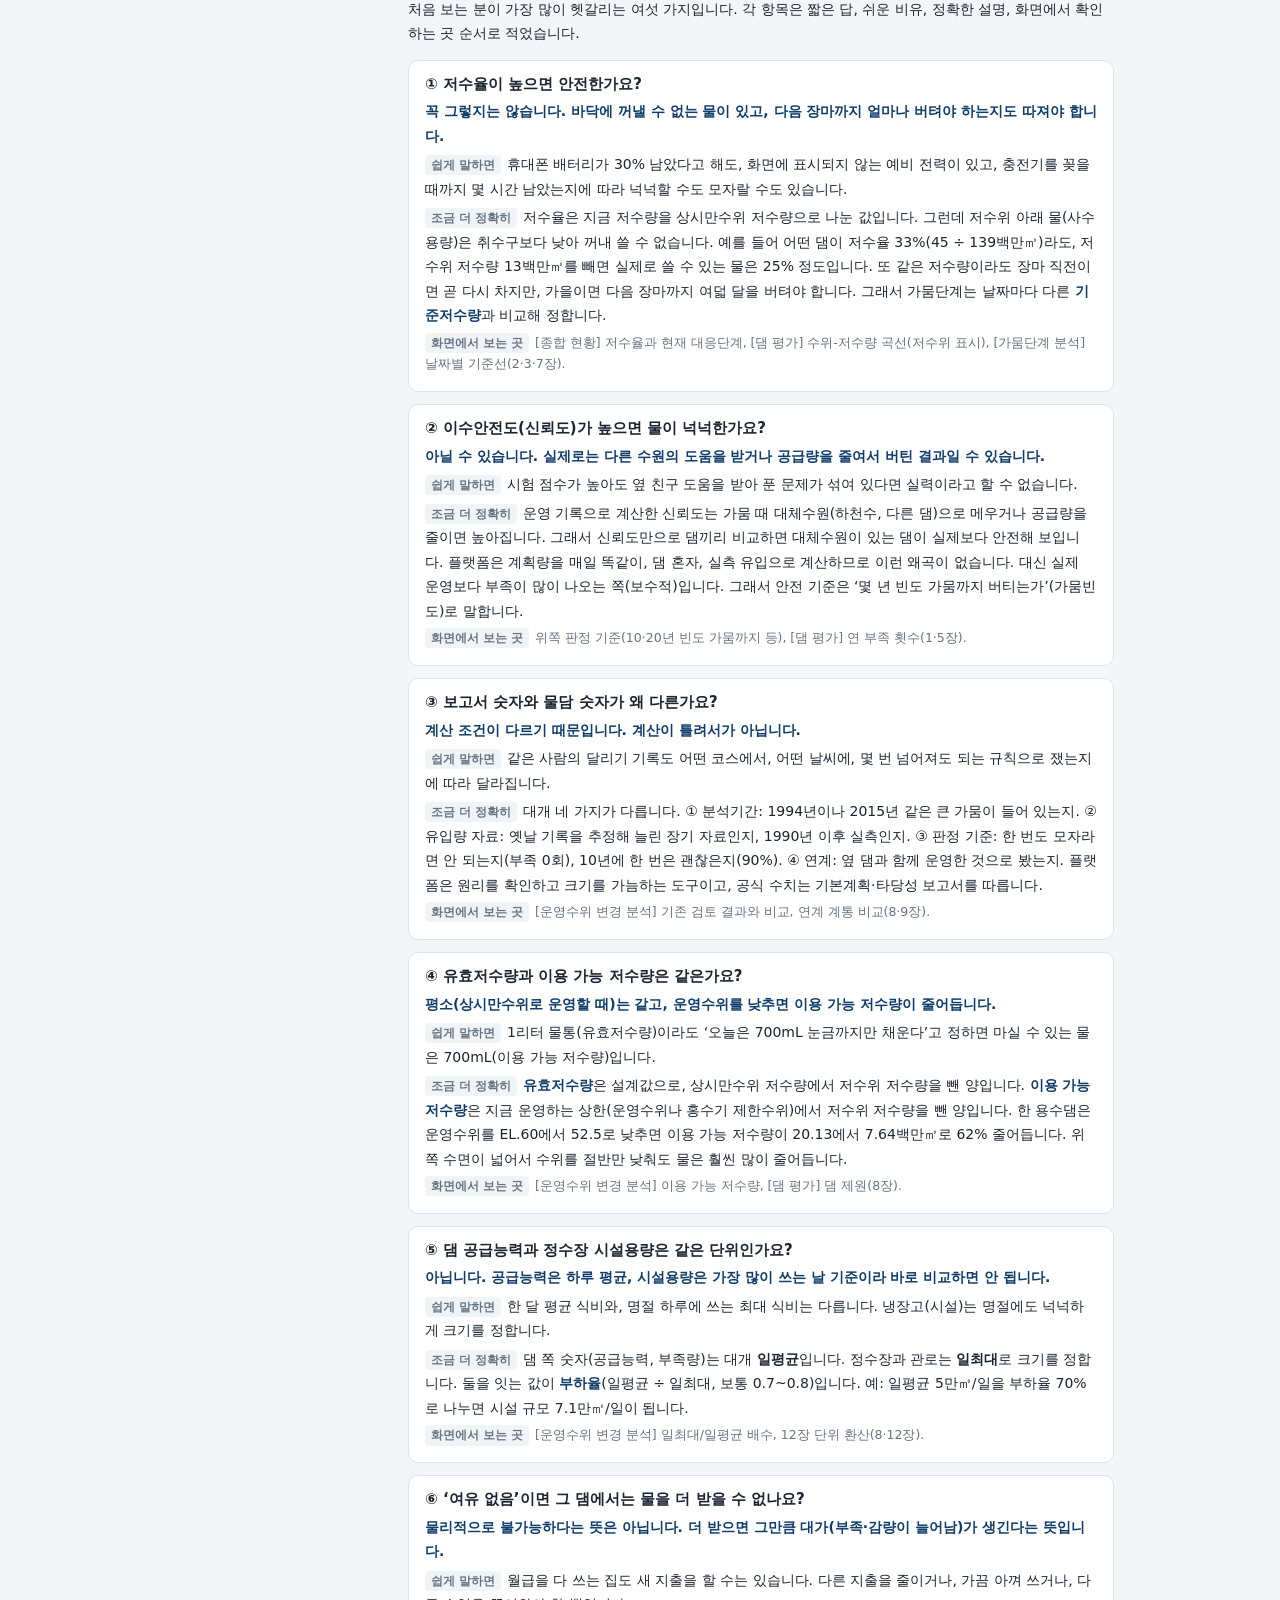
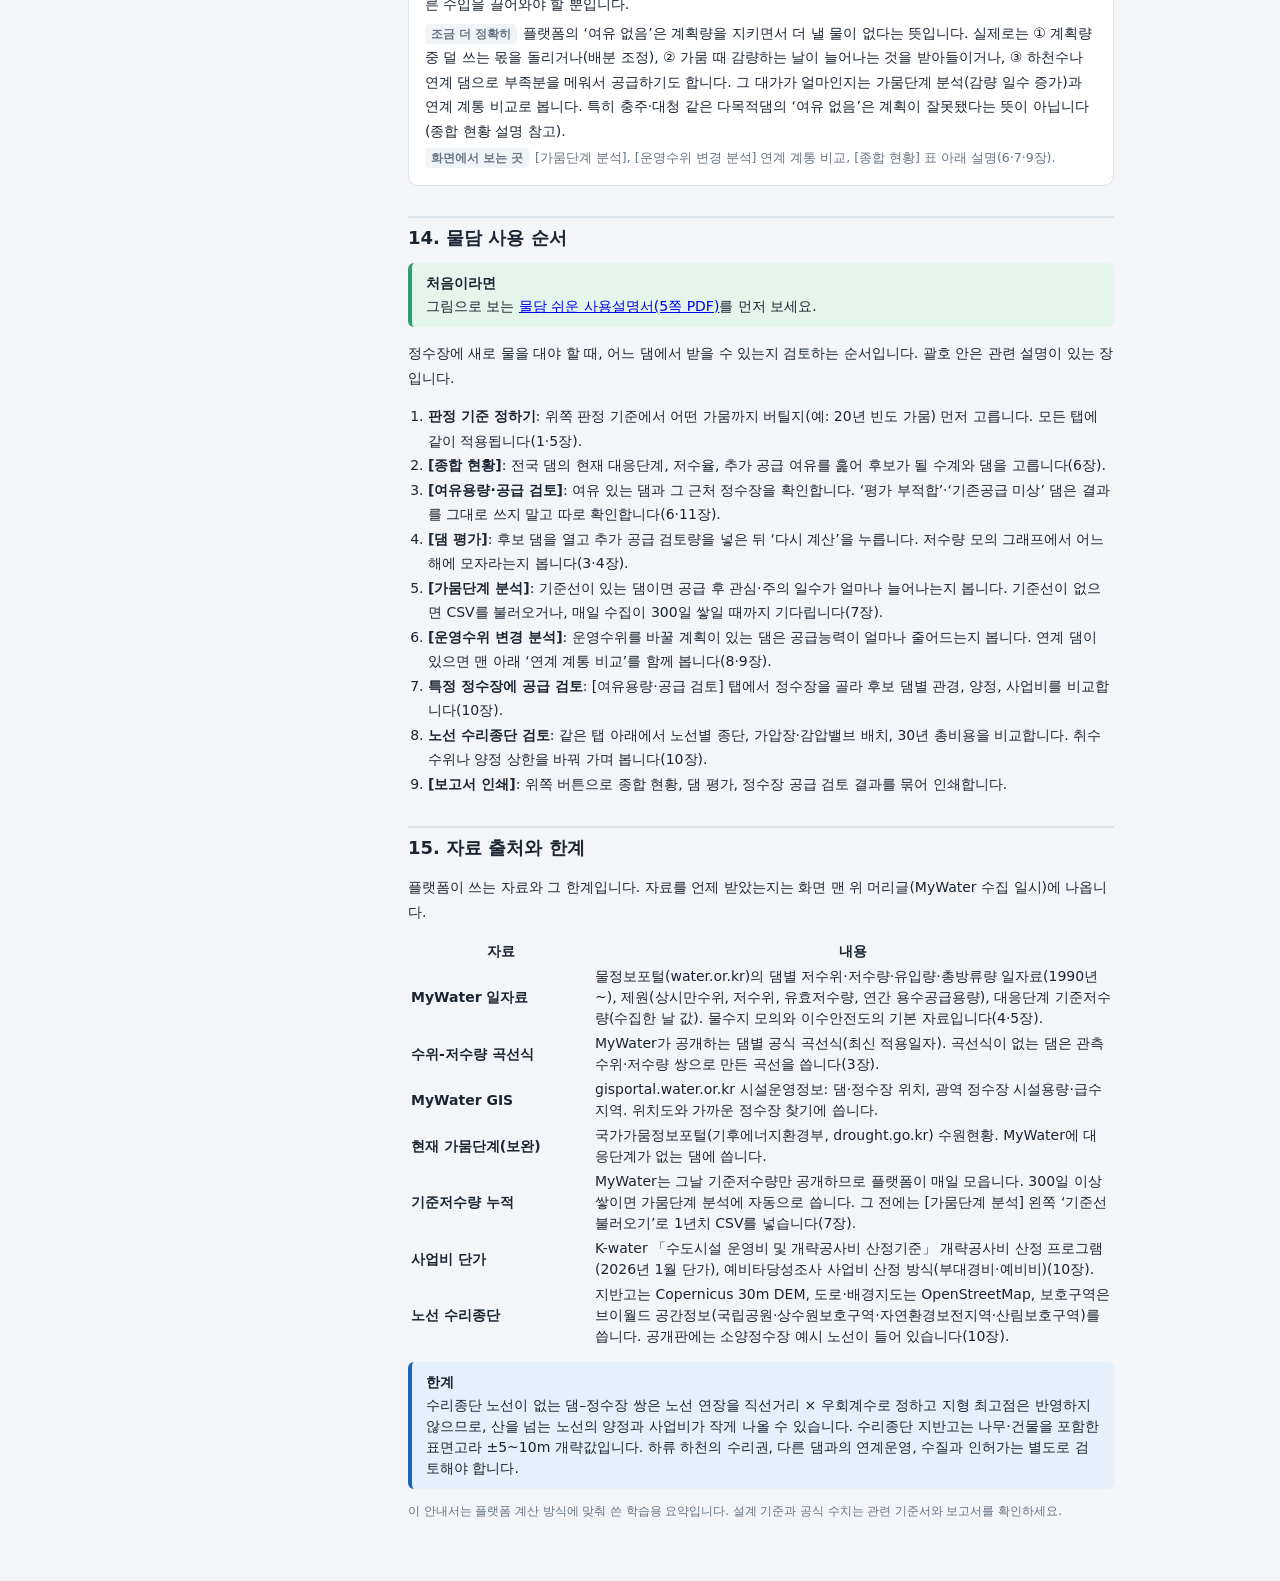
==== commit 5c881da7: "수리종단 배치: 자연유하 후 저지대 감압, 정수장 앞 가압으로 변경 (관로 최대 수두 기본 70m, 만수위 감압량 표시) Co-Authored-By: Claude Fable 5.2" ====
--- a/guide.html
+++ b/guide.html
@@ -255,9 +255,9 @@
   <tr><td class="term">지반고 (DEM)</td><td>Copernicus 30m 수치표고입니다. 나무·건물 높이가 들어간 표면고(DSM)라서 실제 지반보다 몇 m 높을 수 있습니다(±5~10m).</td></tr>
   <tr><td class="term">관저고</td><td>지반 − 2m(토피)로 둡니다. 터널 구간은 양쪽 갱구의 관저고를 직선으로 잇고, 갱구 앞뒤 150m는 갱구 높이로 깎습니다.</td></tr>
   <tr><td class="term">동수경사선 (HGL)</td><td>관 안의 압력을 수두로 나타낸 선입니다. 댐 취수 수위에서 시작해 마찰손실만큼 내려가고, 가압장에서 오르고, 감압밸브에서 내려갑니다.</td></tr>
-  <tr><td class="term">잔류수두</td><td>HGL − 관저고입니다. 최소 잔류수두(기본 1m) 아래로 떨어지면 부압이 생기므로 그 전에 가압해야 하고, 최대 수두(기본 120m)를 넘으면 관 등급이 올라갑니다.</td></tr>
-  <tr><td class="term">가압장 자동 배치</td><td>각 지점에서 ‘하류 고점을 넘으려면 필요한 수두’를 계산해, 필요한 만큼만 올립니다. 한 곳의 양정 상한(기본 100m)을 넘으면 다음 가압장을 압력이 최소값에 닿기 직전에 둡니다. 가압장 수가 같으면 양정을 고르게 나눕니다. 첫 가압장은 취수가압장으로 봅니다.</td></tr>
-  <tr><td class="term">감압밸브</td><td>마지막 가압장 뒤에서 잔류수두가 70m를 넘는 곳에 두고 35m까지 줄입니다. 정수장 도달 여유(6m)를 남기도록 줄이는 양을 제한합니다. 실제 설계의 감압 위치·설정은 관 등급과 운영 방식에 따라 달라집니다.</td></tr>
+  <tr><td class="term">잔류수두</td><td>HGL − 관저고입니다. 최소 잔류수두(기본 1m) 아래로 떨어지면 부압이 생기므로 그 전에 가압해야 하고, 최대 수두(기본 70m, 약 700kPa)를 넘으면 감압밸브로 낮춥니다. 고압관을 쓰는 구간은 이 값을 올려서 검토합니다.</td></tr>
+  <tr><td class="term">가압장 자동 배치</td><td>취수 수위로 자연유하할 수 있는 데까지 보낸 뒤, 수두가 바닥나는 지점(오르막 앞)에 가압장을 두고 다음 고점을 넘을 만큼만 올립니다. 미리 올려 두면 중간 저지대가 고수압이 되기 때문입니다. 올린 물이 하류 저지대에서 최대 수두를 넘게 되거나 한 곳의 양정 상한(기본 100m)을 넘으면 덜 올리고 다음 가압장으로 나눕니다(다단 가압). 가압장 수가 같으면 양정을 고르게 나눕니다. 취수 지점에 놓인 가압장만 취수가압장으로 봅니다.</td></tr>
+  <tr><td class="term">감압밸브</td><td>내려가다 잔류수두가 최대 수두를 넘게 되는 곳 직전에 두고, 하류가 최대 수두 안에 들어올 만큼 낮춥니다(2차측 최소 10m). 낙차가 크면 여러 개로 나눕니다. 댐 바로 아래 감압밸브는 저수위 기준 감압량과 만수위 때 감압량을 함께 보여 줍니다. 정수장에 5m 넘게 남는 수두도 감압밸브로 처리합니다. 터널 안에는 두지 않습니다. 실제 설계의 감압 위치·설정은 관 등급과 운영 방식에 따라 달라집니다.</td></tr>
   <tr><td class="term">정수장 도달 동수두</td><td>정수장 착수정에 도착했을 때의 HGL입니다. 착수정 HWL + 여유(6m) 이상이어야 합니다.</td></tr>
   <tr><td class="term">보호구역 규칙</td><td>통과 금지(국립공원 등) · 터널 통과 금지(계곡 유역 등) · 저촉 최소화(도립공원 ×5, 산림유전자원 ×3 등 비용 배율) · 저촉 집계(상수원보호구역 등, 경로에는 영향 없이 연장만 셉니다). 공개판에는 보호구역 자료가 들어 있지 않습니다.</td></tr>
   <tr><td class="term">자동 노선 탐색</td><td>60m 격자에서 ‘관로 공사비 + 오르막 양수 비용’이 가장 작은 경로를 찾습니다(최소비용 경로). 도로 위는 도로 단가, 도로 밖은 1.6배, 급경사·하천은 더 비쌉니다. 오르막 1m의 비용은 30년 전력비 현가 + 가압장 공사비로 환산합니다. 터널은 1개(0.5~8km)까지 갱구 후보끼리 비교해 넣습니다.</td></tr>
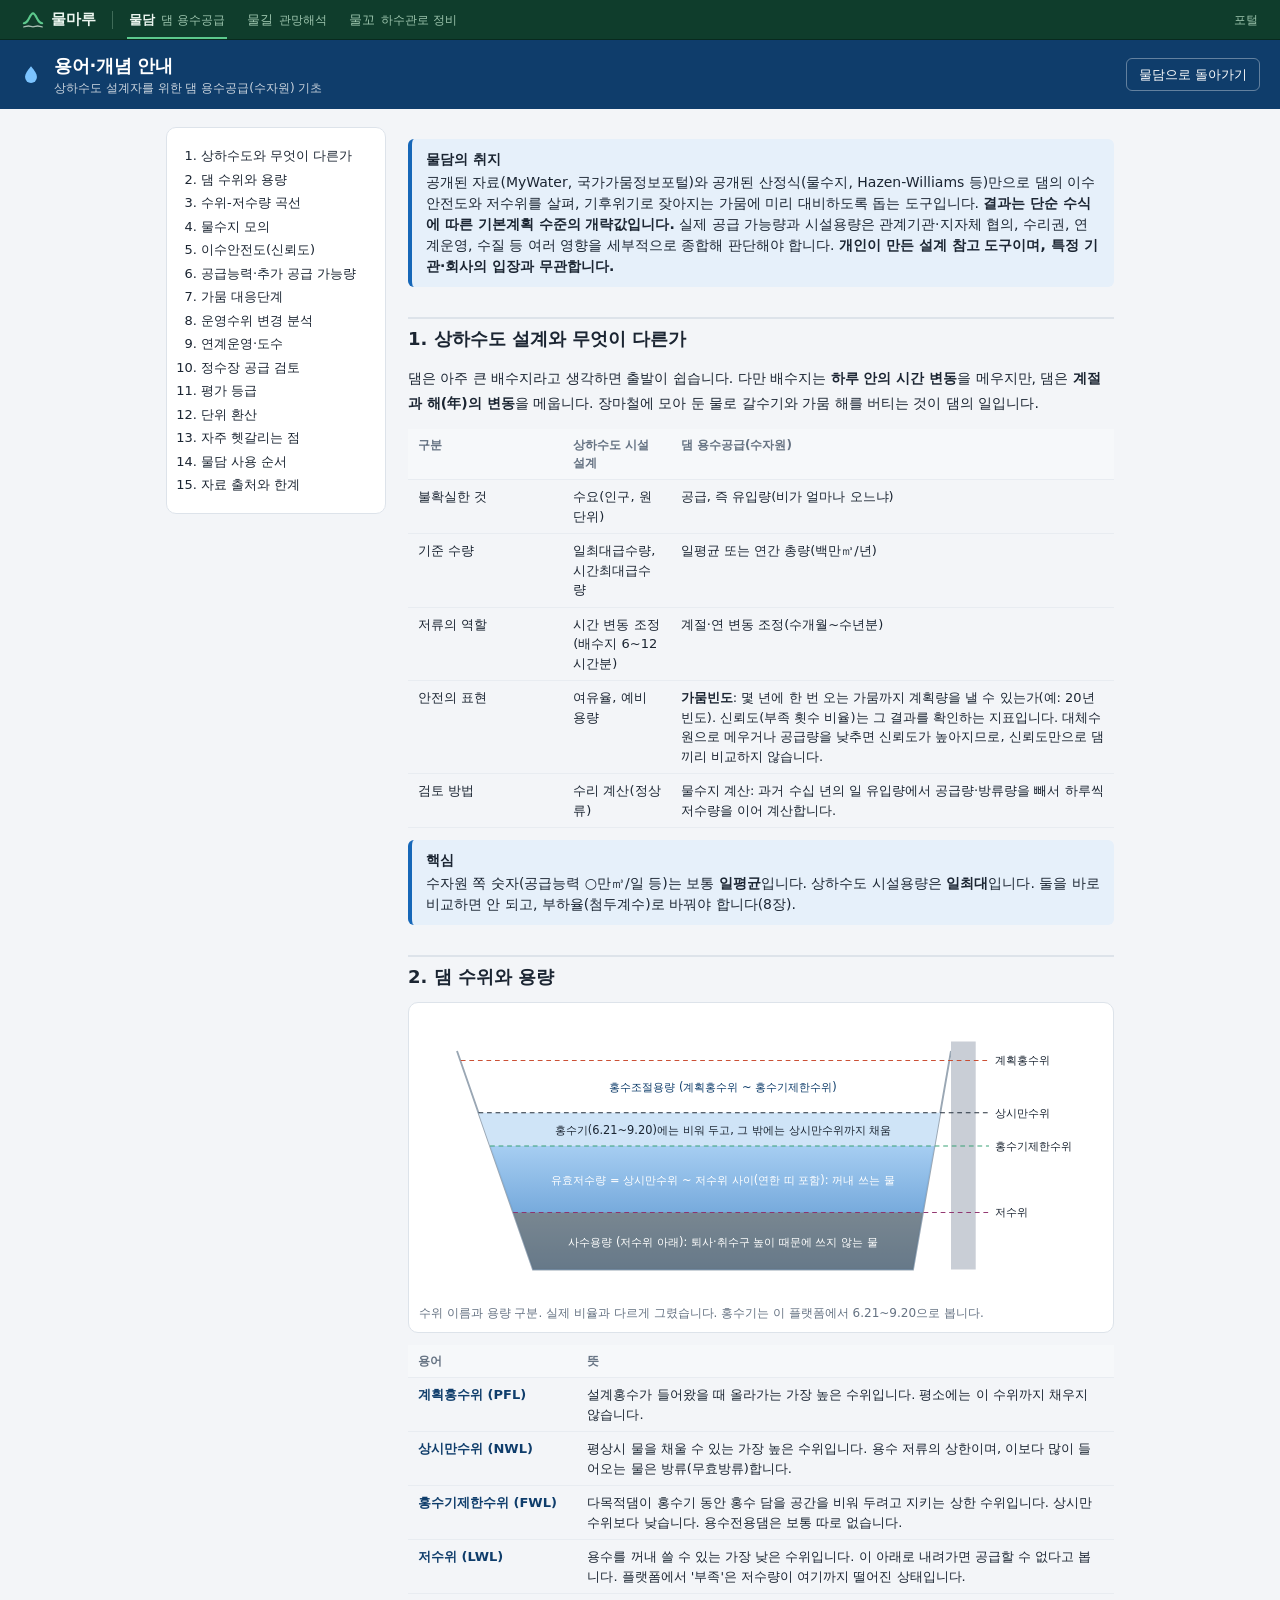
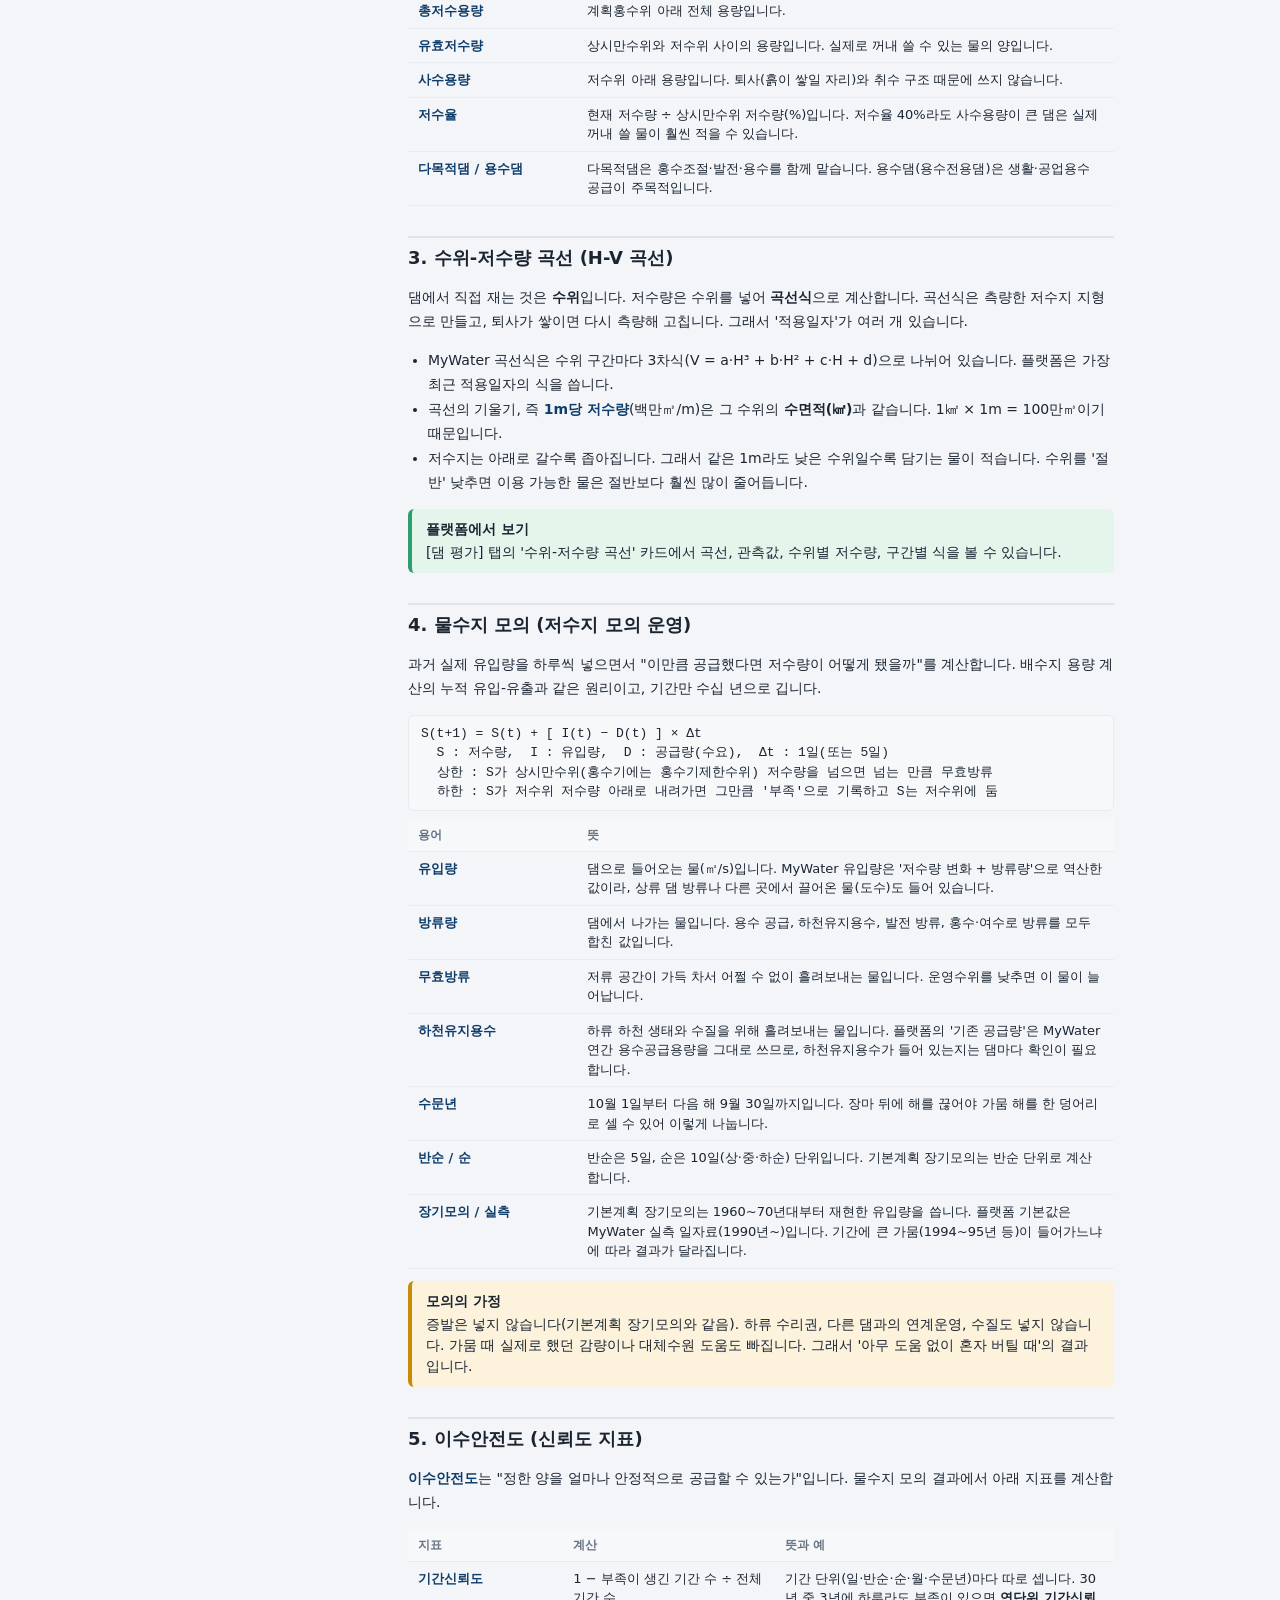
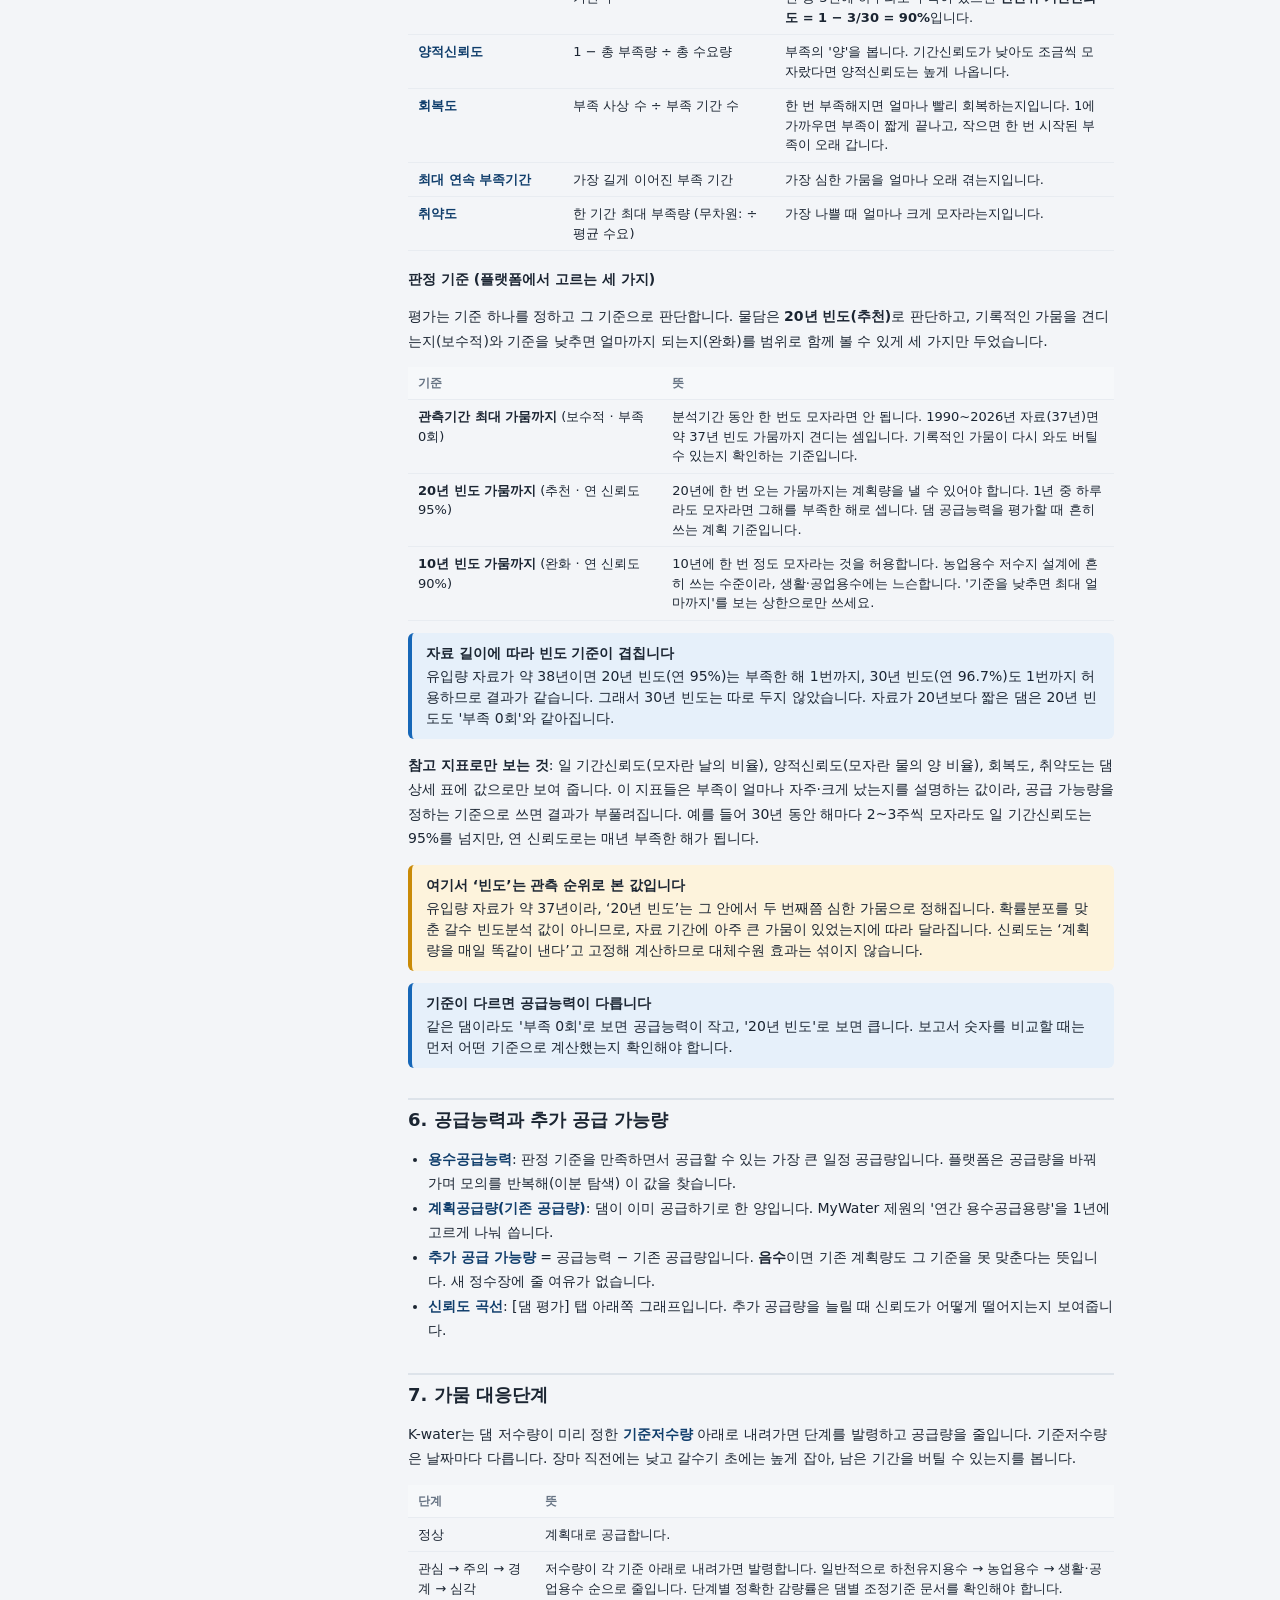
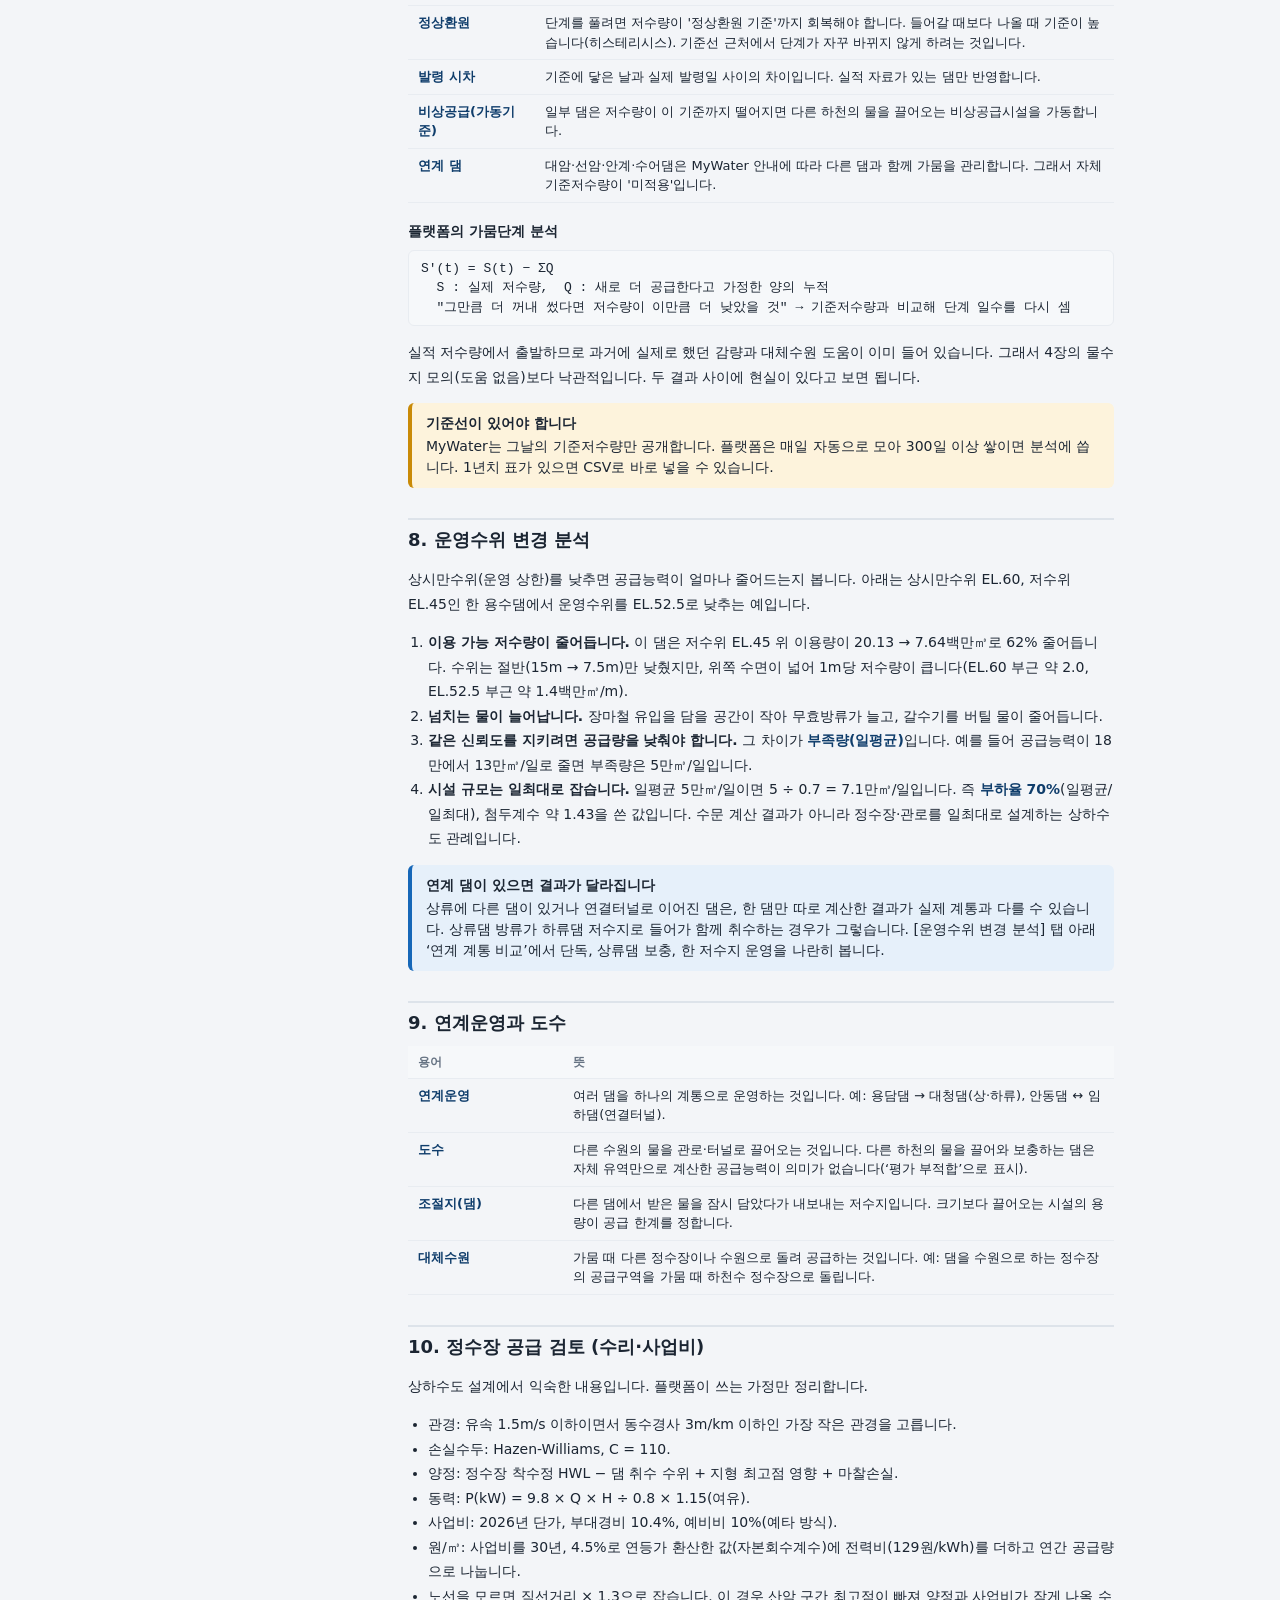
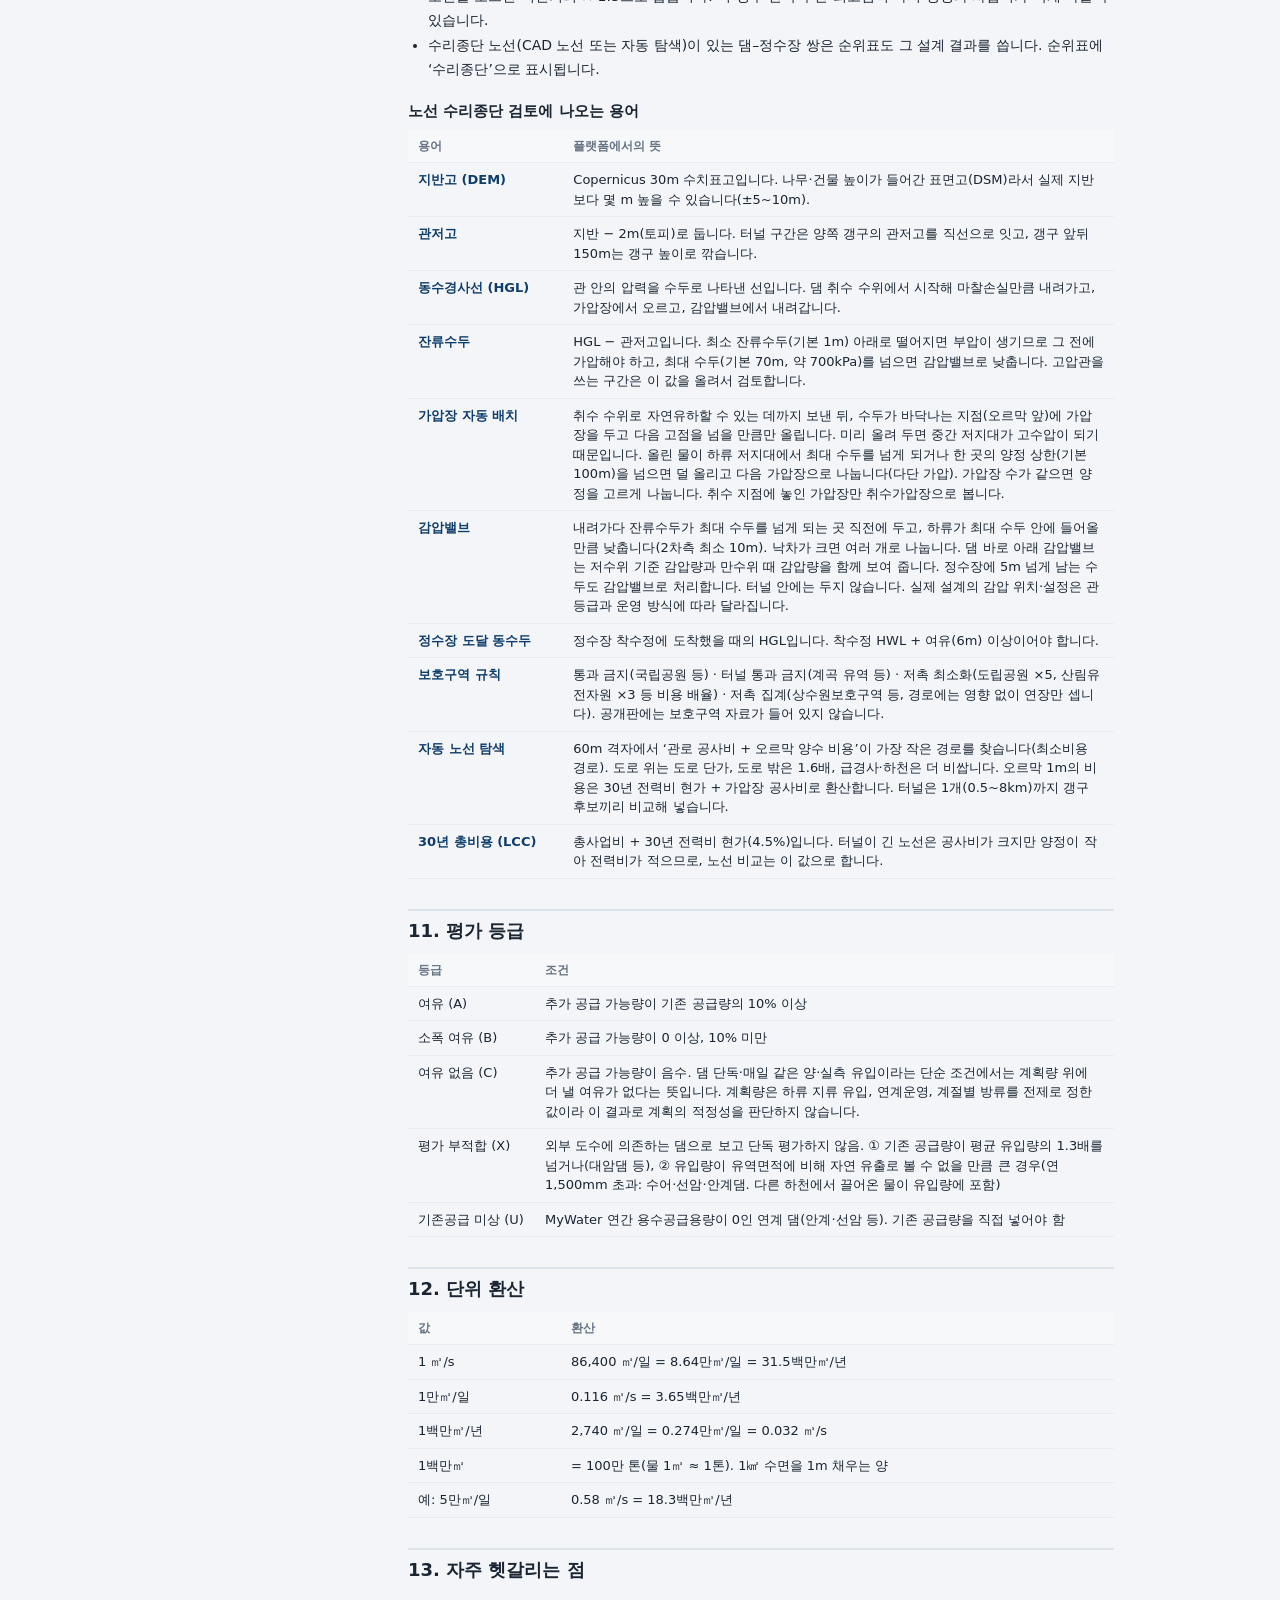
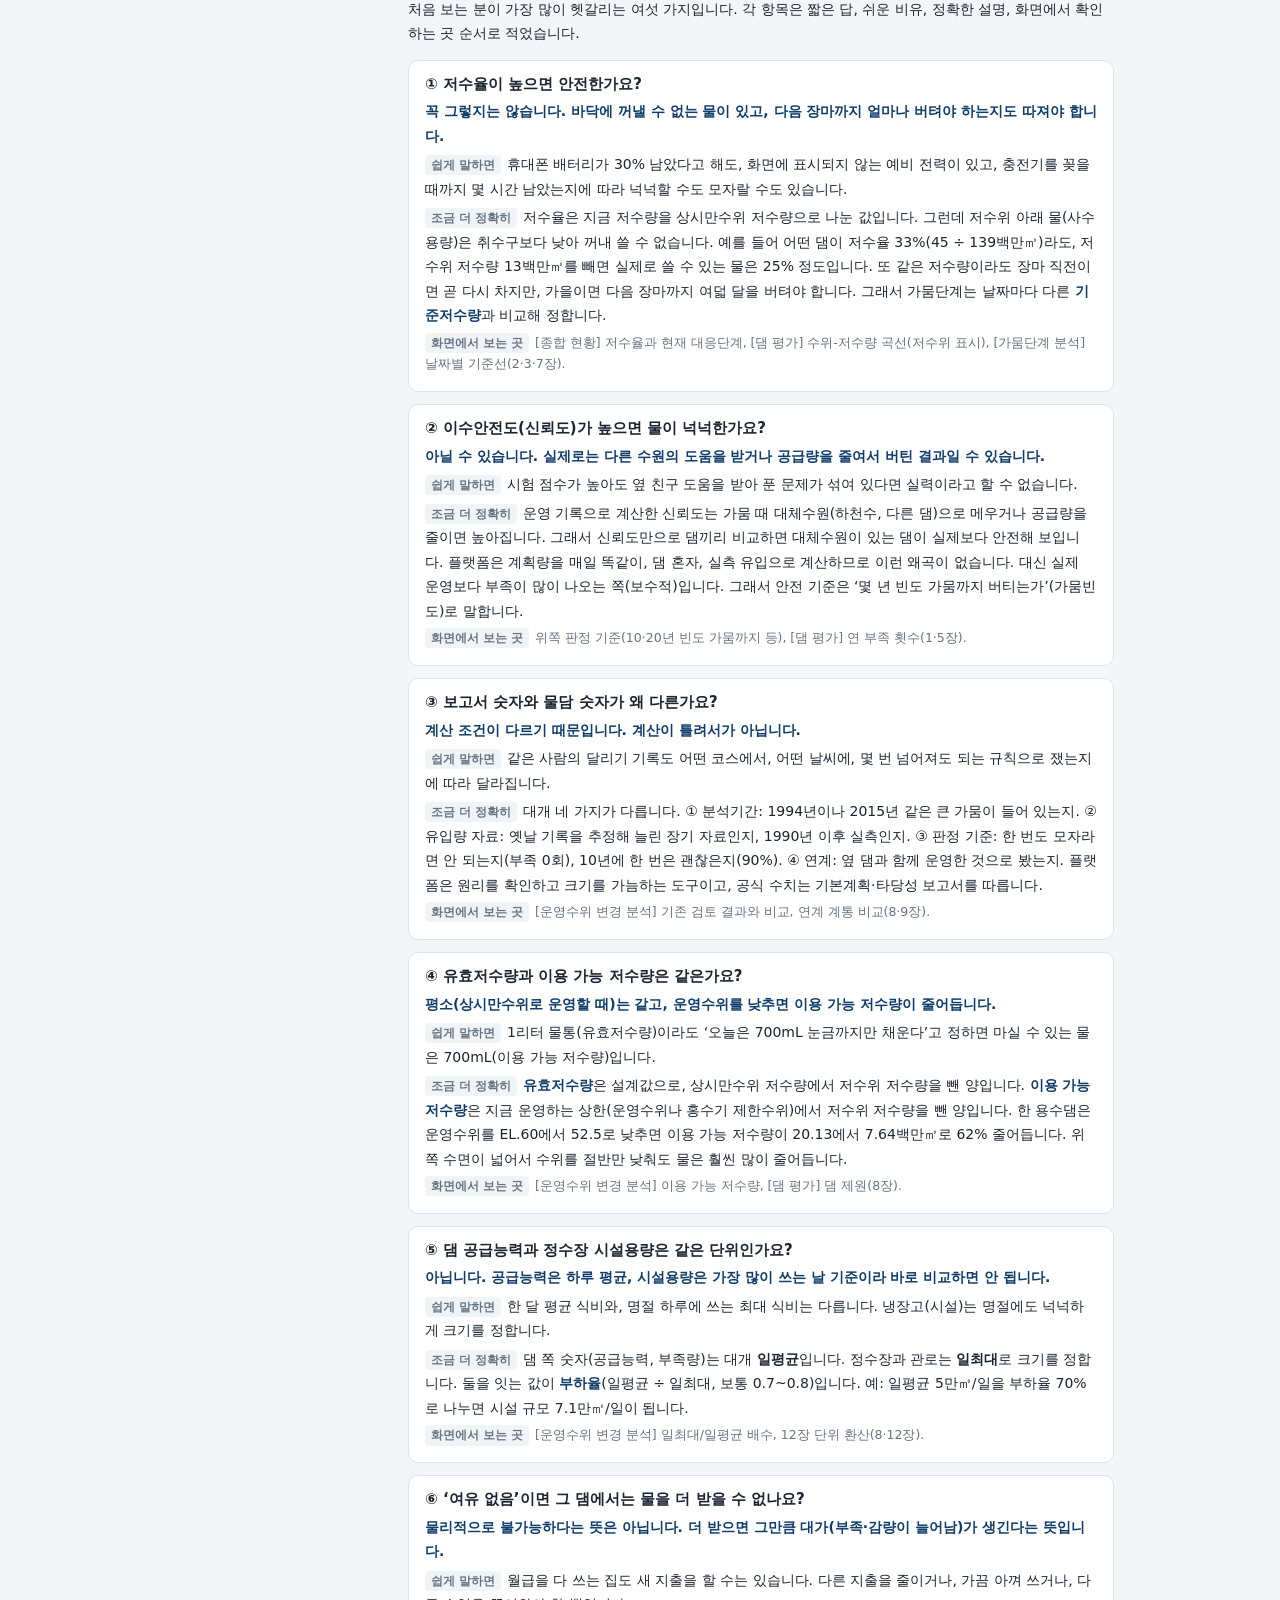
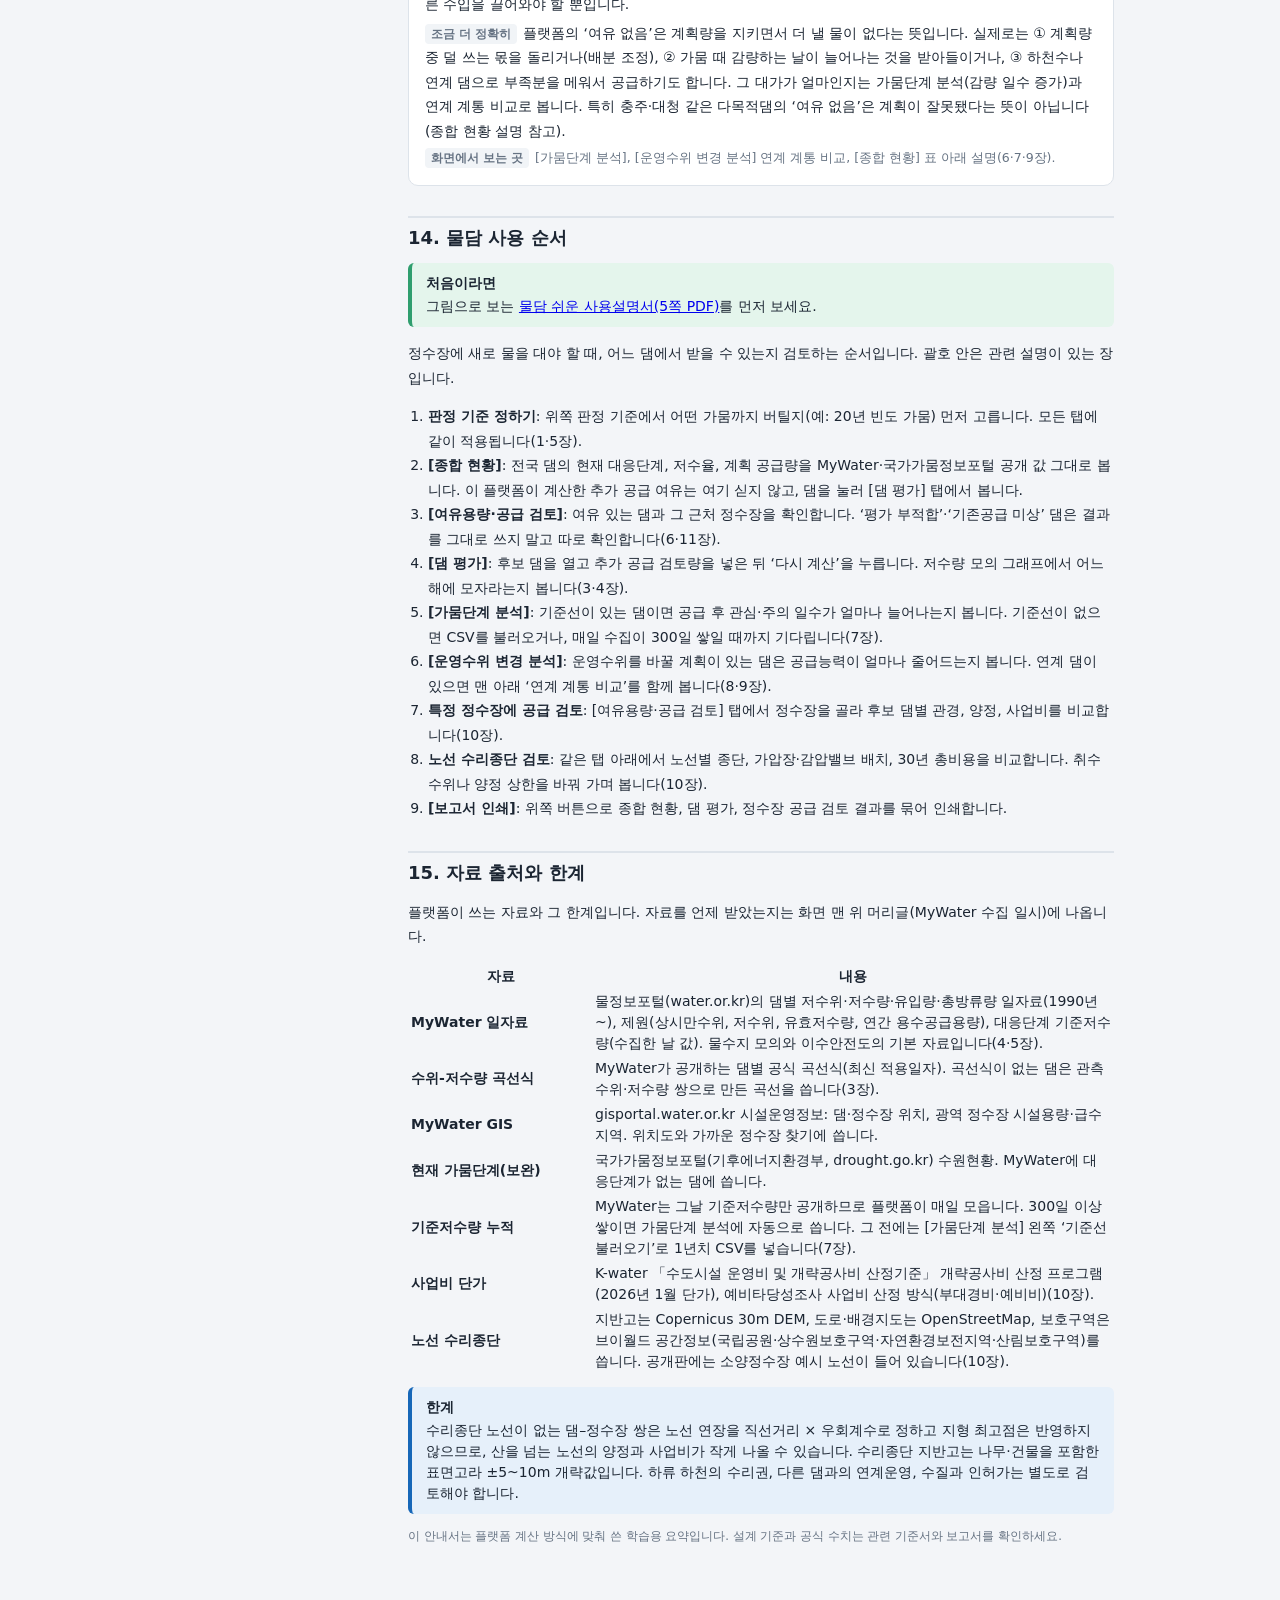
==== commit f802ad2f: "종합 현황: 모의 판정(여유·부족) 대신 MyWater·가뭄포털 공개 값만 표시 (평균 저수율·계획 공급량 카드, 댐별 저수율 막대) Co-Authored-By: Claude Op" ====
--- a/guide.html
+++ b/guide.html
@@ -297,7 +297,7 @@
 <p>정수장에 새로 물을 대야 할 때, 어느 댐에서 받을 수 있는지 검토하는 순서입니다. 괄호 안은 관련 설명이 있는 장입니다.</p>
 <ol>
   <li><b>판정 기준 정하기</b>: 위쪽 판정 기준에서 어떤 가뭄까지 버틸지(예: 20년 빈도 가뭄) 먼저 고릅니다. 모든 탭에 같이 적용됩니다(1·5장).</li>
-  <li><b>[종합 현황]</b>: 전국 댐의 현재 대응단계, 저수율, 추가 공급 여유를 훑어 후보가 될 수계와 댐을 고릅니다(6장).</li>
+  <li><b>[종합 현황]</b>: 전국 댐의 현재 대응단계, 저수율, 계획 공급량을 MyWater·국가가뭄정보포털 공개 값 그대로 봅니다. 이 플랫폼이 계산한 추가 공급 여유는 여기 싣지 않고, 댐을 눌러 [댐 평가] 탭에서 봅니다.</li>
   <li><b>[여유용량·공급 검토]</b>: 여유 있는 댐과 그 근처 정수장을 확인합니다. ‘평가 부적합’·‘기존공급 미상’ 댐은 결과를 그대로 쓰지 말고 따로 확인합니다(6·11장).</li>
   <li><b>[댐 평가]</b>: 후보 댐을 열고 추가 공급 검토량을 넣은 뒤 ‘다시 계산’을 누릅니다. 저수량 모의 그래프에서 어느 해에 모자라는지 봅니다(3·4장).</li>
   <li><b>[가뭄단계 분석]</b>: 기준선이 있는 댐이면 공급 후 관심·주의 일수가 얼마나 늘어나는지 봅니다. 기준선이 없으면 CSV를 불러오거나, 매일 수집이 300일 쌓일 때까지 기다립니다(7장).</li>
